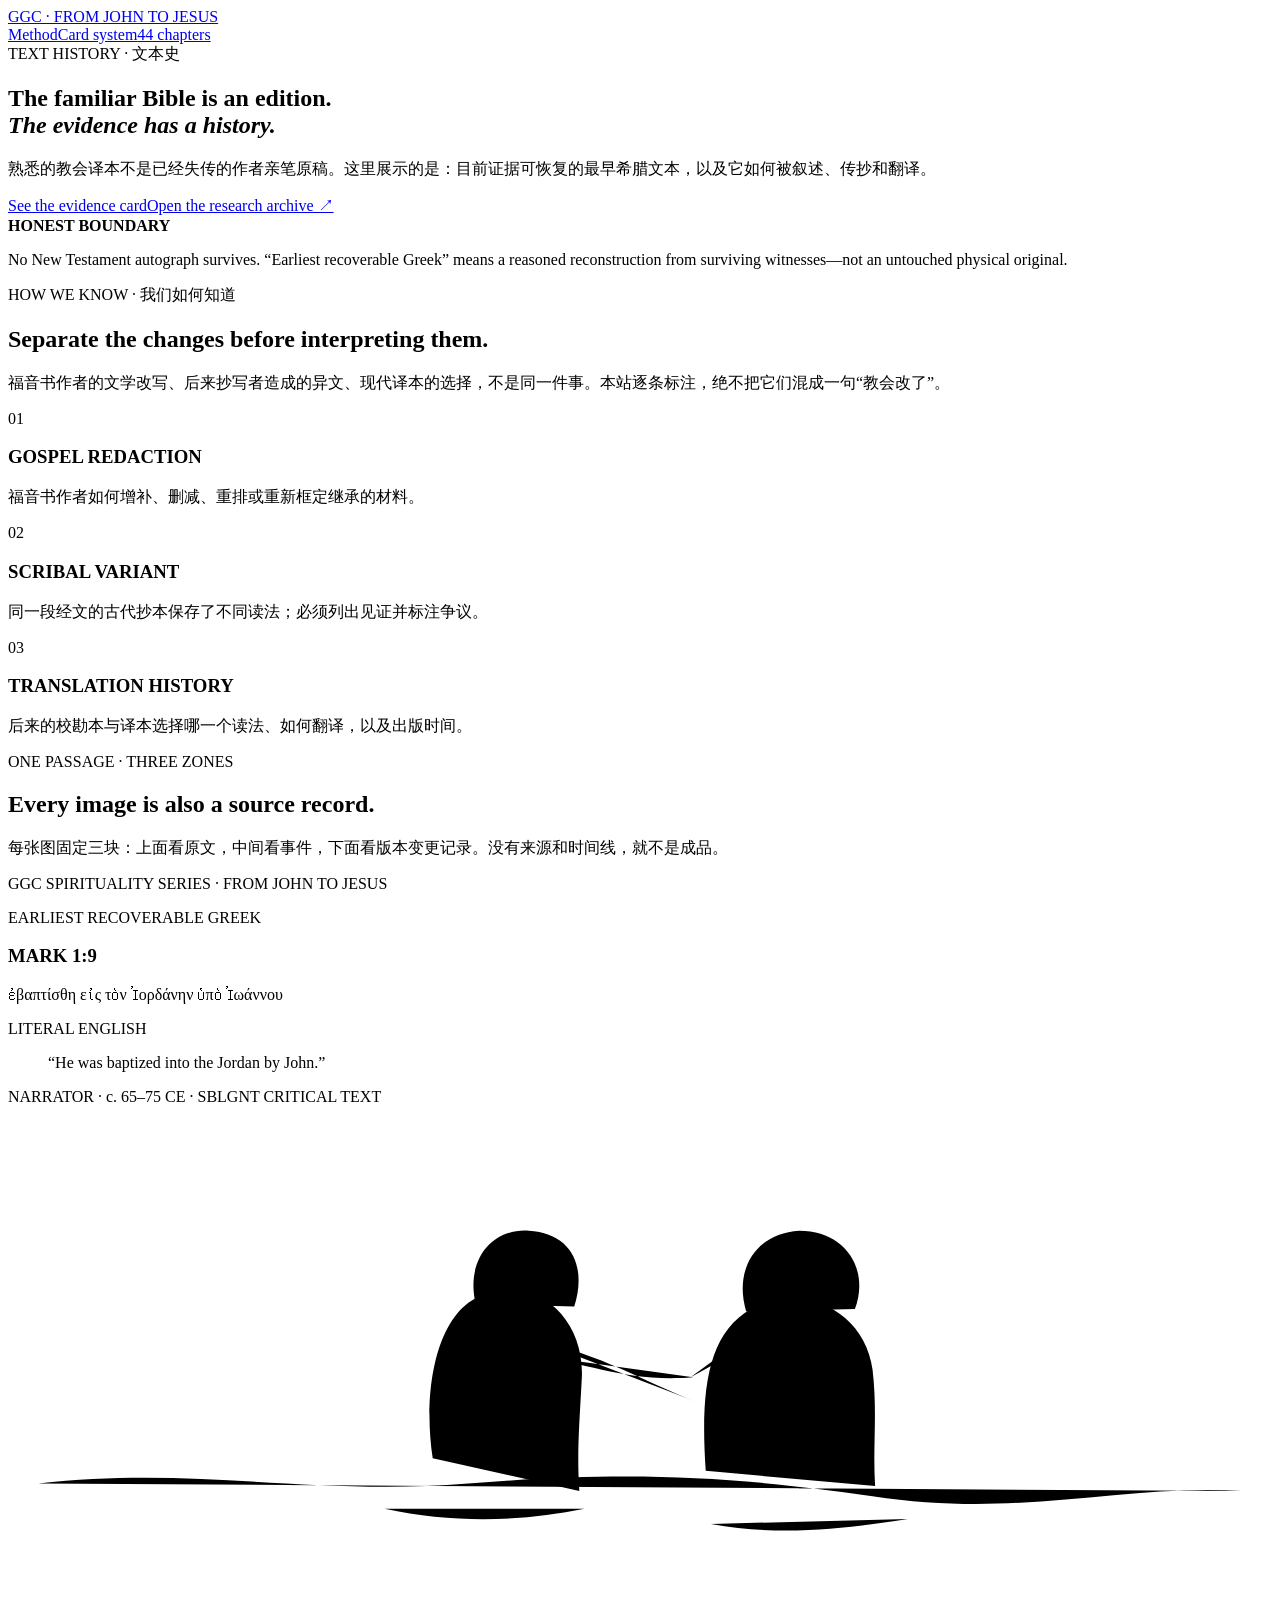
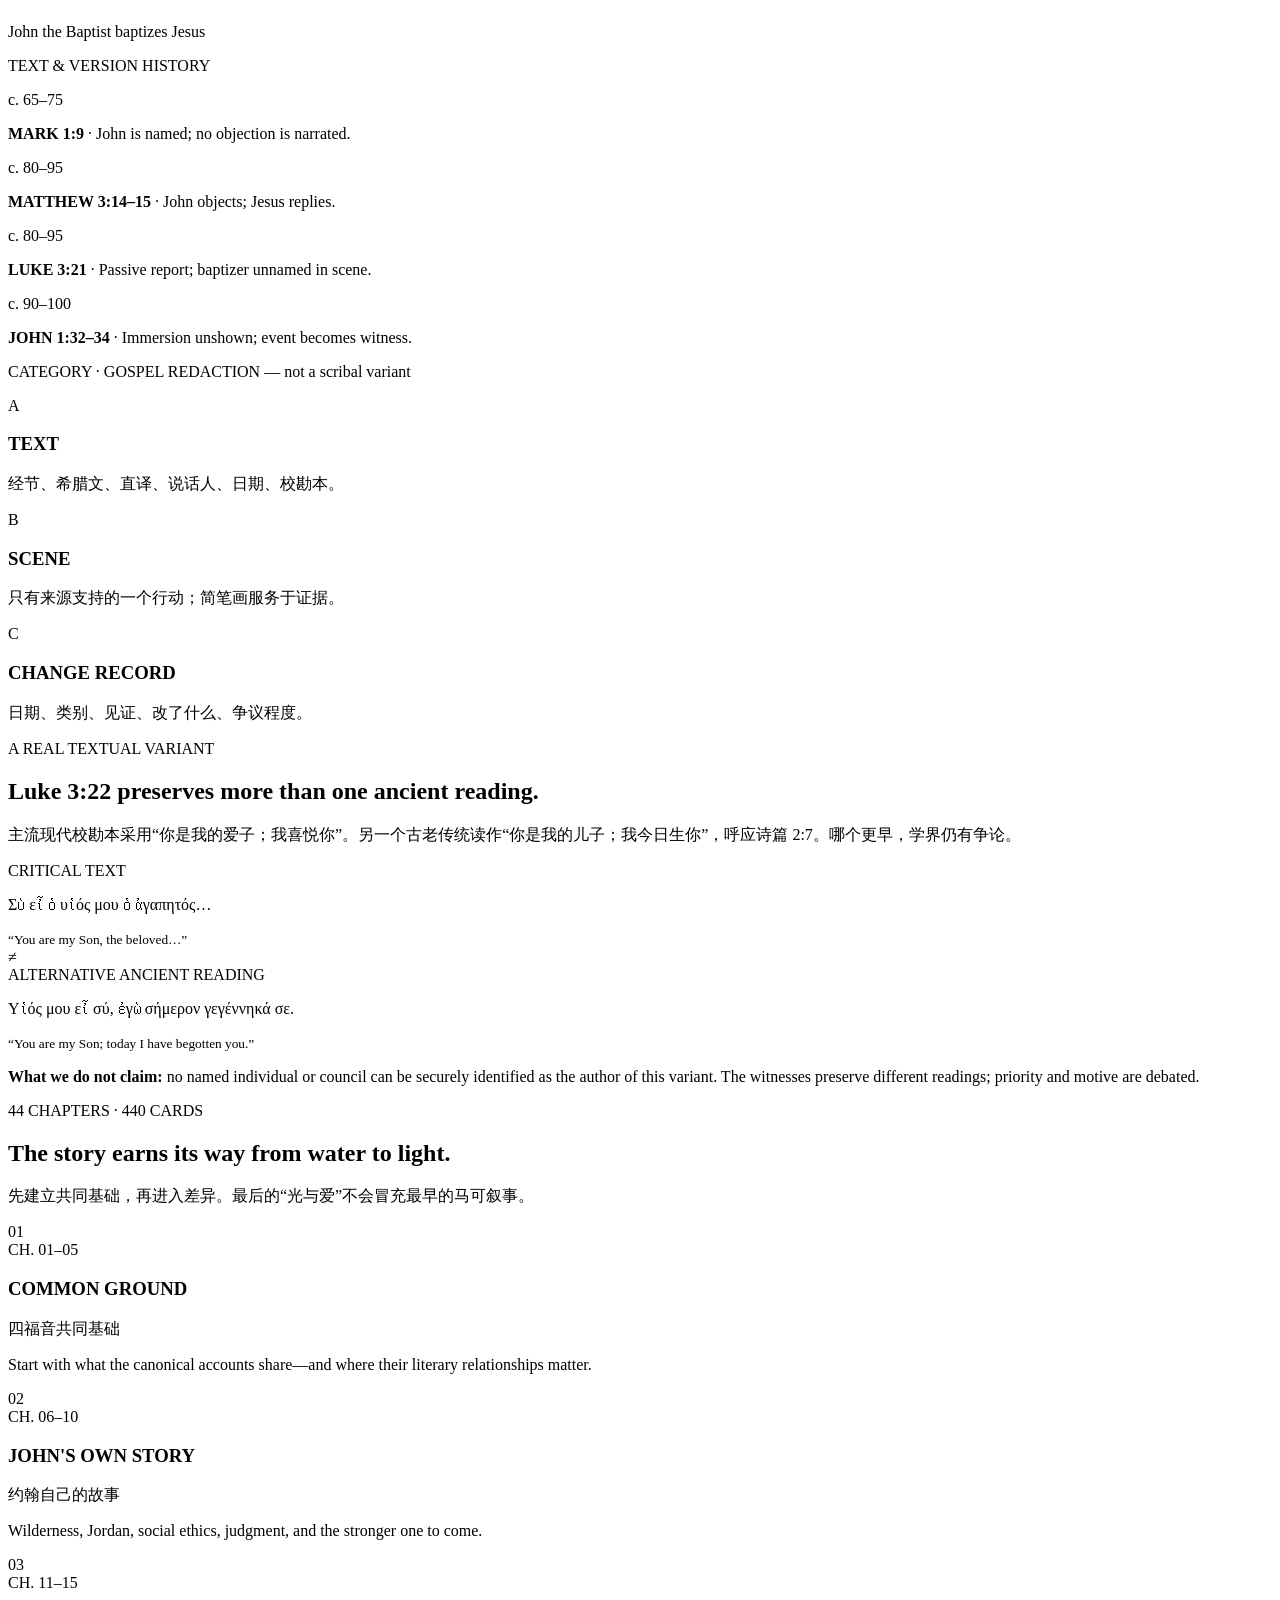
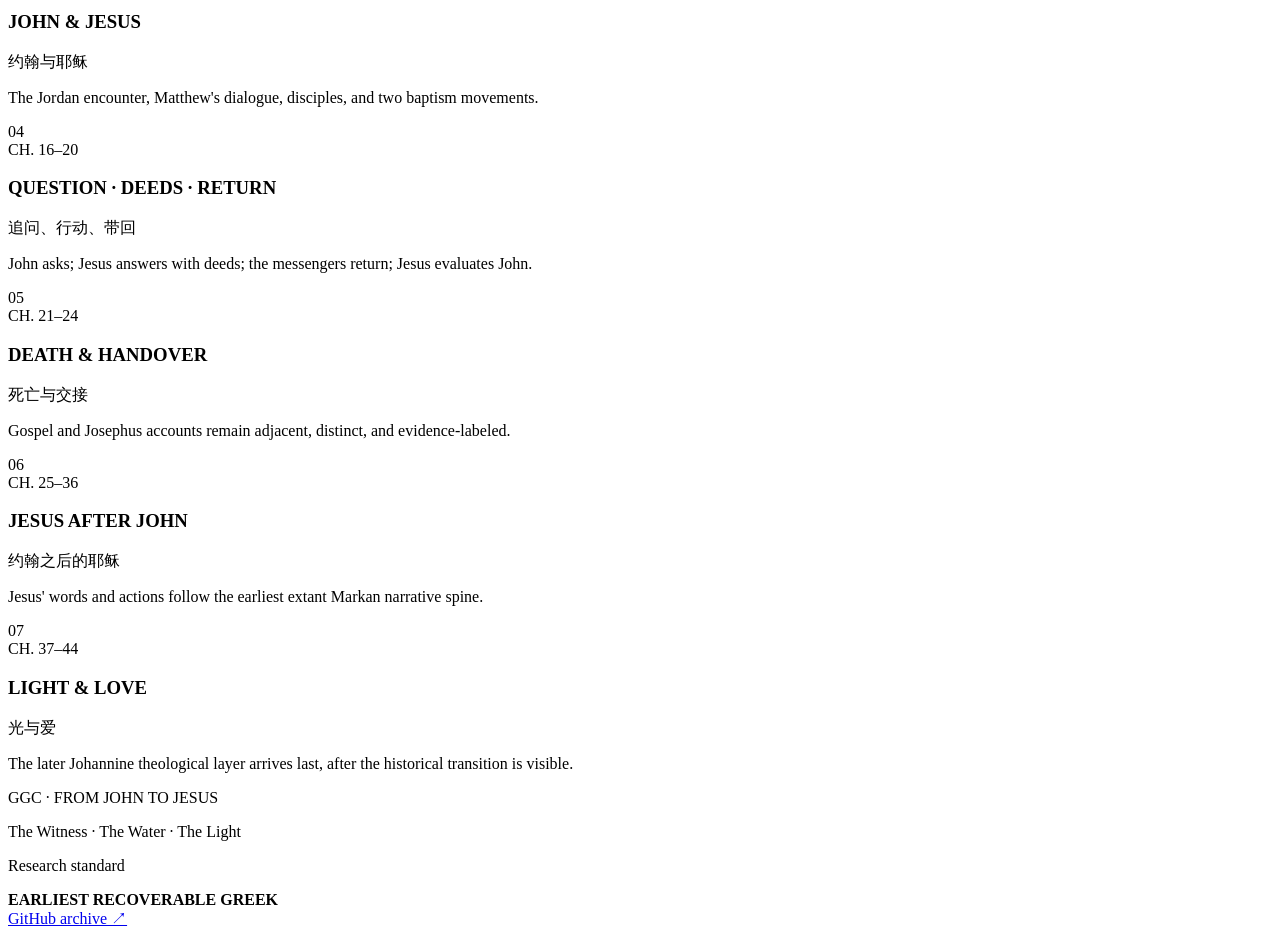
==== index.html @ 03c51b58 "Deploy AI Bible site to GitHub Pages" ====
<!DOCTYPE html><html lang="zh-CN"><head><meta charset="utf-8"><meta name="viewport" content="width=device-width,initial-scale=1"><link rel="stylesheet" href="/styles.css"><title>From John to Jesus · Text History</title><meta name="description" content="The earliest recoverable Greek text, Gospel redaction, manuscript variants, and translation history from John the Baptist to Jesus."><link rel="icon" href="/favicon.svg"></head><body><main><nav class="nav shell" aria-label="Primary"><a class="brand" href="#top">GGC · FROM JOHN TO JESUS</a><div class="nav-links"><a href="#method">Method</a><a href="#card">Card system</a><a href="#chapters">44 chapters</a></div></nav><section class="hero shell" id="top"><div class="eyebrow"><span></span> TEXT HISTORY · 文本史</div><h1>The familiar Bible is an edition.<br><em>The evidence has a history.</em></h1><p class="hero-cn">熟悉的教会译本不是已经失传的作者亲笔原稿。这里展示的是：目前证据可恢复的最早希腊文本，以及它如何被叙述、传抄和翻译。</p><div class="hero-actions"><a class="button primary" href="#card">See the evidence card</a><a class="button" href="https://github.com/minyajing-rgb/bible" target="_blank" rel="noreferrer">Open the research archive ↗</a></div><div class="boundary"><strong>HONEST BOUNDARY</strong><p>No New Testament autograph survives. “Earliest recoverable Greek” means a reasoned reconstruction from surviving witnesses—not an untouched physical original.</p></div></section><section class="manifesto" id="method"><div class="shell two-col"><div><p class="section-kicker">HOW WE KNOW · 我们如何知道</p><h2>Separate the changes before interpreting them.</h2></div><p class="lead">福音书作者的文学改写、后来抄写者造成的异文、现代译本的选择，不是同一件事。本站逐条标注，绝不把它们混成一句“教会改了”。</p></div><div class="shell method-grid"><article class="method-card"><span>01</span><h3>GOSPEL REDACTION</h3><p>福音书作者如何增补、删减、重排或重新框定继承的材料。</p></article><article class="method-card"><span>02</span><h3>SCRIBAL VARIANT</h3><p>同一段经文的古代抄本保存了不同读法；必须列出见证并标注争议。</p></article><article class="method-card"><span>03</span><h3>TRANSLATION HISTORY</h3><p>后来的校勘本与译本选择哪一个读法、如何翻译，以及出版时间。</p></article></div></section><section class="card-section shell" id="card"><div class="section-head"><div><p class="section-kicker">ONE PASSAGE · THREE ZONES</p><h2>Every image is also a source record.</h2></div><p>每张图固定三块：上面看原文，中间看事件，下面看版本变更记录。没有来源和时间线，就不是成品。</p></div><div class="card-stage"><div class="evidence-card"><div class="card-zone text-zone"><div class="micro">GGC SPIRITUALITY SERIES · FROM JOHN TO JESUS</div><p class="label">EARLIEST RECOVERABLE GREEK</p><h3>MARK 1:9</h3><p class="greek">ἐβαπτίσθη εἰς τὸν Ἰορδάνην ὑπὸ Ἰωάννου</p><p class="label">LITERAL ENGLISH</p><blockquote>“He was baptized into the Jordan by John.”</blockquote><p class="meta">NARRATOR · c. 65–75 CE · SBLGNT CRITICAL TEXT</p></div><div class="card-zone scene-zone"><svg viewBox="0 0 500 190" role="img" aria-label="Minimal line drawing of John baptizing Jesus in the Jordan"><path d="M12 143c62-7 108 5 170 0 63-5 104-3 160 5 58 9 100-5 146-2"></path><path d="M168 133c-4-26 1-59 21-65 21-7 39 10 38 33-1 19-2 30-1 45"></path><path d="M185 72c-4-17 6-30 21-29 17 1 23 14 18 30"></path><path d="M208 86c29 7 40 15 65 25M206 92c26 4 39 11 65 9"></path><path d="M276 138c-2-30 0-54 18-64 21-11 45 1 48 24 2 17 0 30 1 46"></path><path d="M292 75c-5-17 4-31 21-32 18 0 28 15 22 31"></path><path d="M270 101c13-7 25-14 34-25"></path><path class="water-accent" d="M149 153c28 6 54 5 79 0m50 6c28 5 52 2 78-2"></path><path d="M55 139v-51m0 20-14-23m14 37 14-30"></path></svg><p>John the Baptist baptizes Jesus</p></div><div class="card-zone history-zone"><p class="label">TEXT &amp; VERSION HISTORY</p><div class="timeline"><div><time>c. 65–75</time><p><b>MARK 1:9</b> · John is named; no objection is narrated.</p></div><div><time>c. 80–95</time><p><b>MATTHEW 3:14–15</b> · John objects; Jesus replies.</p></div><div><time>c. 80–95</time><p><b>LUKE 3:21</b> · Passive report; baptizer unnamed in scene.</p></div><div><time>c. 90–100</time><p><b>JOHN 1:32–34</b> · Immersion unshown; event becomes witness.</p></div></div><p class="status">CATEGORY · GOSPEL REDACTION — not a scribal variant</p></div></div><div class="annotations"><article><span>A</span><div><h3>TEXT</h3><p>经节、希腊文、直译、说话人、日期、校勘本。</p></div></article><article><span>B</span><div><h3>SCENE</h3><p>只有来源支持的一个行动；简笔画服务于证据。</p></div></article><article><span>C</span><div><h3>CHANGE RECORD</h3><p>日期、类别、见证、改了什么、争议程度。</p></div></article></div></div></section><section class="variant-section"><div class="shell variant-grid"><div><p class="section-kicker">A REAL TEXTUAL VARIANT</p><h2>Luke 3:22 preserves more than one ancient reading.</h2><p class="lead">主流现代校勘本采用“你是我的爱子；我喜悦你”。另一个古老传统读作“你是我的儿子；我今日生你”，呼应诗篇 2:7。哪个更早，学界仍有争论。</p></div><div class="variant-readings"><article><span>CRITICAL TEXT</span><p>Σὺ εἶ ὁ υἱός μου ὁ ἀγαπητός…</p><small>“You are my Son, the beloved…”</small></article><div class="versus">≠</div><article><span>ALTERNATIVE ANCIENT READING</span><p>Υἱός μου εἶ σύ, ἐγὼ σήμερον γεγέννηκά σε.</p><small>“You are my Son; today I have begotten you.”</small></article></div><p class="caution"><b>What we do not claim:</b> no named individual or council can be securely identified as the author of this variant. The witnesses preserve different readings; priority and motive are debated.</p></div></section><section class="chapters shell" id="chapters"><div class="section-head"><div><p class="section-kicker">44 CHAPTERS · 440 CARDS</p><h2>The story earns its way from water to light.</h2></div><p>先建立共同基础，再进入差异。最后的“光与爱”不会冒充最早的马可叙事。</p></div><div class="parts-list"><article><div class="part-index">01</div><div class="part-range">CH. 01–05</div><div><h3>COMMON GROUND</h3><p class="part-cn">四福音共同基础</p></div><p>Start with what the canonical accounts share—and where their literary relationships matter.</p></article><article><div class="part-index">02</div><div class="part-range">CH. 06–10</div><div><h3>JOHN'S OWN STORY</h3><p class="part-cn">约翰自己的故事</p></div><p>Wilderness, Jordan, social ethics, judgment, and the stronger one to come.</p></article><article><div class="part-index">03</div><div class="part-range">CH. 11–15</div><div><h3>JOHN &amp; JESUS</h3><p class="part-cn">约翰与耶稣</p></div><p>The Jordan encounter, Matthew's dialogue, disciples, and two baptism movements.</p></article><article><div class="part-index">04</div><div class="part-range">CH. 16–20</div><div><h3>QUESTION · DEEDS · RETURN</h3><p class="part-cn">追问、行动、带回</p></div><p>John asks; Jesus answers with deeds; the messengers return; Jesus evaluates John.</p></article><article><div class="part-index">05</div><div class="part-range">CH. 21–24</div><div><h3>DEATH &amp; HANDOVER</h3><p class="part-cn">死亡与交接</p></div><p>Gospel and Josephus accounts remain adjacent, distinct, and evidence-labeled.</p></article><article><div class="part-index">06</div><div class="part-range">CH. 25–36</div><div><h3>JESUS AFTER JOHN</h3><p class="part-cn">约翰之后的耶稣</p></div><p>Jesus' words and actions follow the earliest extant Markan narrative spine.</p></article><article><div class="part-index">07</div><div class="part-range">CH. 37–44</div><div><h3>LIGHT &amp; LOVE</h3><p class="part-cn">光与爱</p></div><p>The later Johannine theological layer arrives last, after the historical transition is visible.</p></article></div></section><footer><div class="shell footer-inner"><div><p class="brand">GGC · FROM JOHN TO JESUS</p><p>The Witness · The Water · The Light</p></div><div><p>Research standard</p><strong>EARLIEST RECOVERABLE GREEK</strong></div><a href="https://github.com/minyajing-rgb/bible" target="_blank" rel="noreferrer">GitHub archive ↗</a></div></footer></main></body></html>
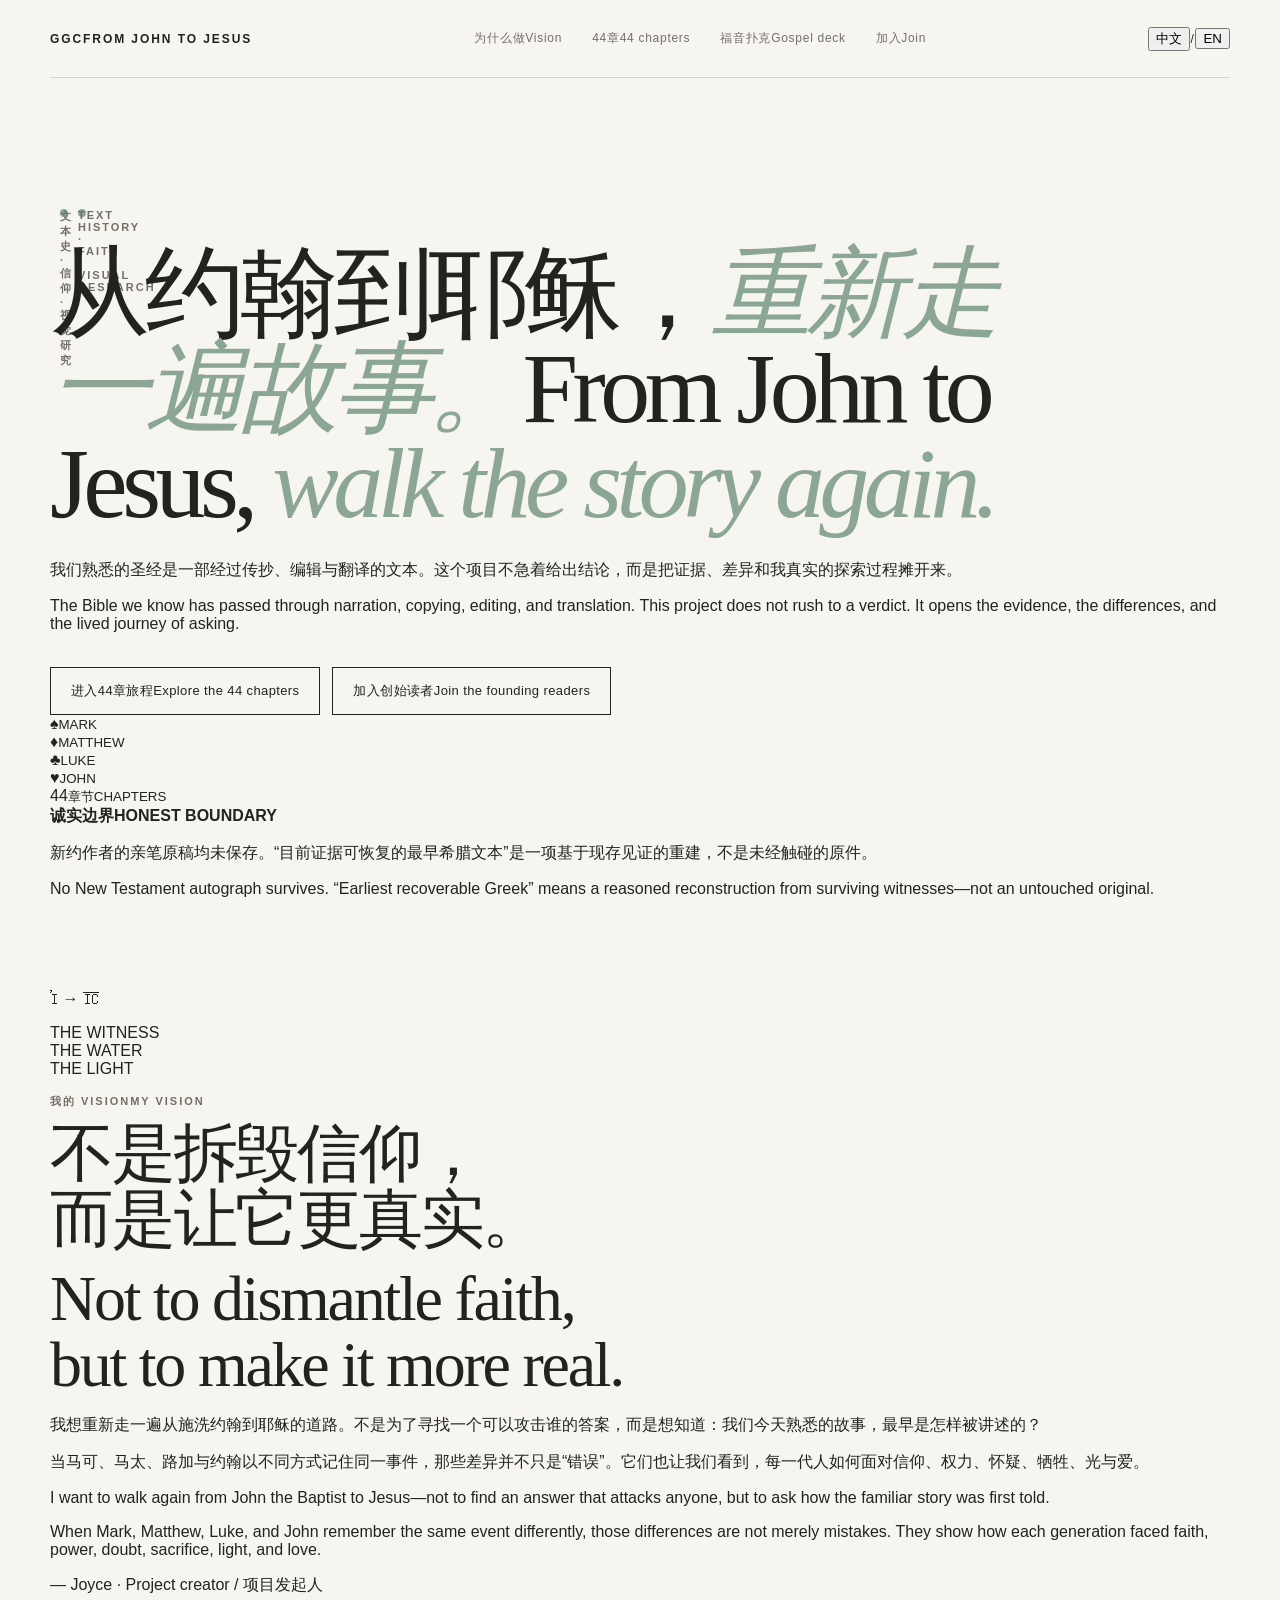
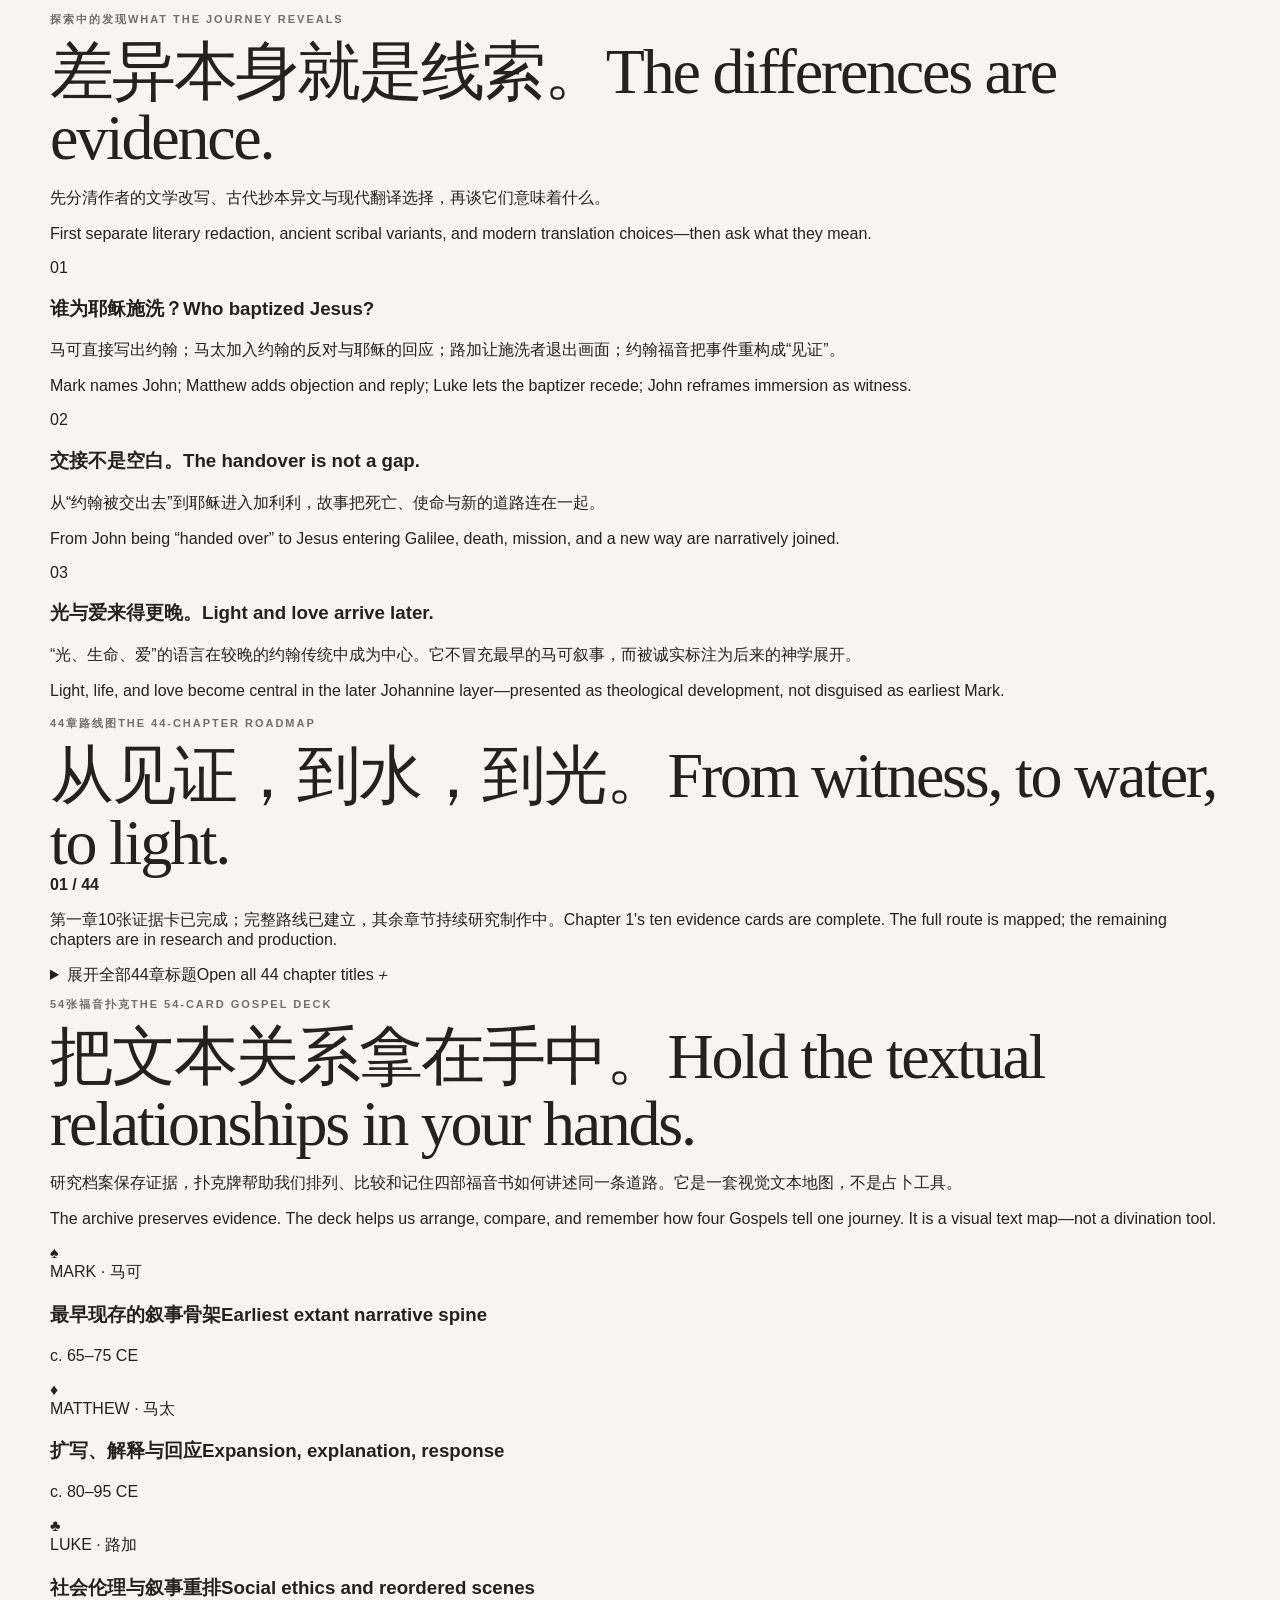
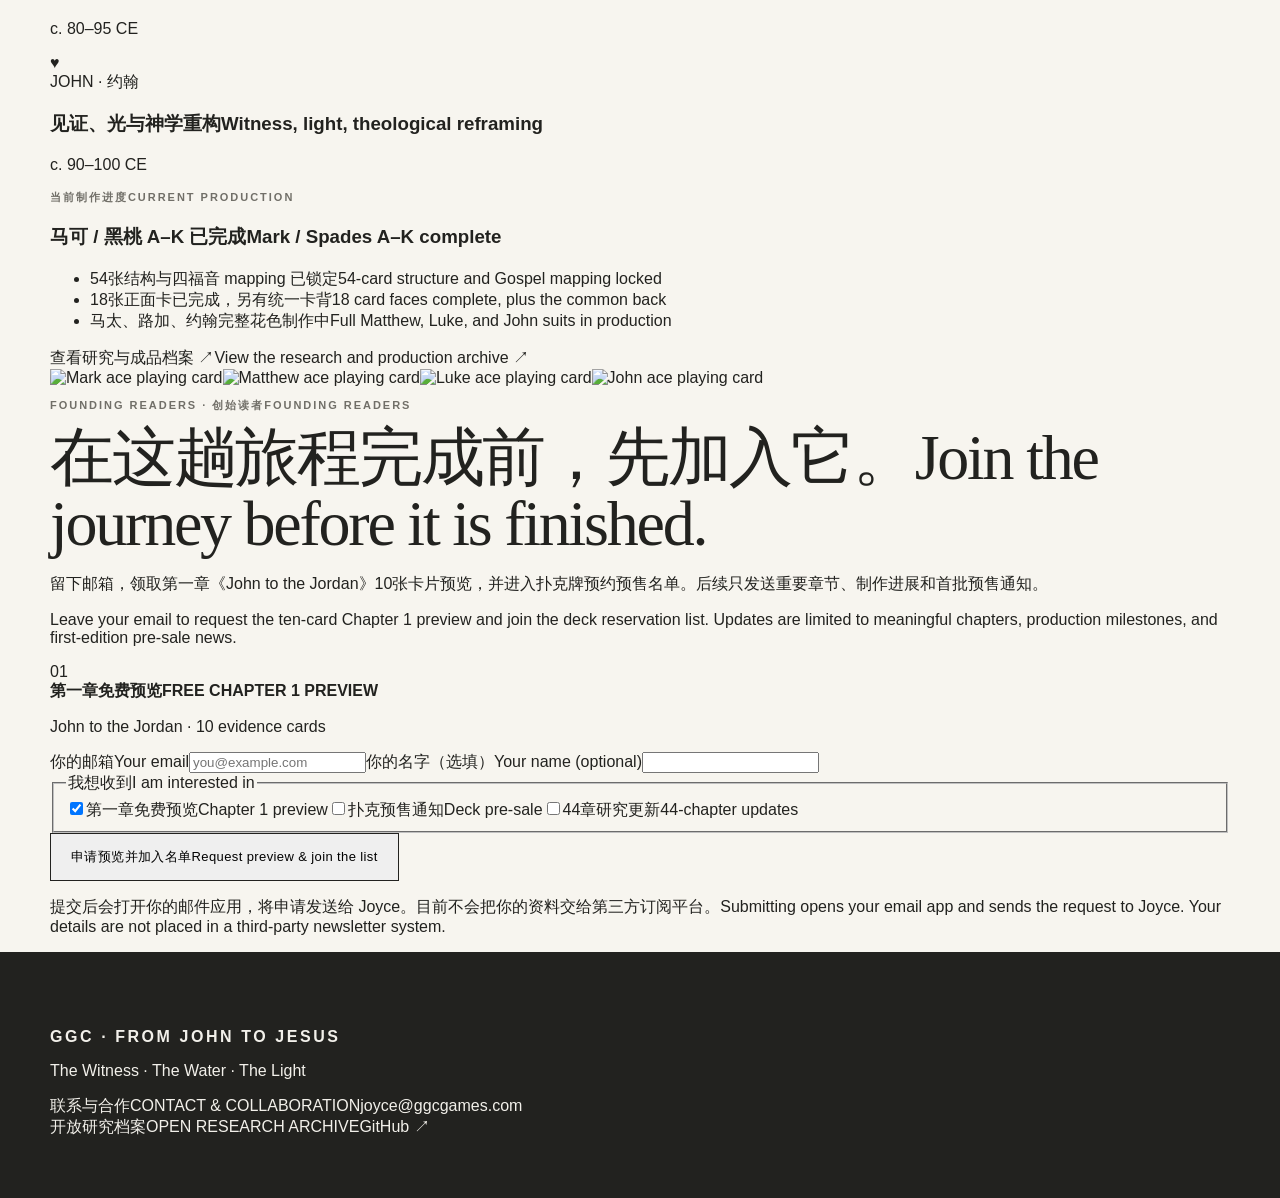
==== commit a4d8c9b0: "Build bilingual vision and research journey UI" ====
--- a/index.html
+++ b/index.html
@@ -1 +1,74 @@
-<!DOCTYPE html><html lang="zh-CN"><head><meta charset="utf-8"><meta name="viewport" content="width=device-width,initial-scale=1"><link rel="stylesheet" href="/styles.css"><title>From John to Jesus · Text History</title><meta name="description" content="The earliest recoverable Greek text, Gospel redaction, manuscript variants, and translation history from John the Baptist to Jesus."><link rel="icon" href="/favicon.svg"></head><body><main><nav class="nav shell" aria-label="Primary"><a class="brand" href="#top">GGC · FROM JOHN TO JESUS</a><div class="nav-links"><a href="#method">Method</a><a href="#card">Card system</a><a href="#chapters">44 chapters</a></div></nav><section class="hero shell" id="top"><div class="eyebrow"><span></span> TEXT HISTORY · 文本史</div><h1>The familiar Bible is an edition.<br><em>The evidence has a history.</em></h1><p class="hero-cn">熟悉的教会译本不是已经失传的作者亲笔原稿。这里展示的是：目前证据可恢复的最早希腊文本，以及它如何被叙述、传抄和翻译。</p><div class="hero-actions"><a class="button primary" href="#card">See the evidence card</a><a class="button" href="https://github.com/minyajing-rgb/bible" target="_blank" rel="noreferrer">Open the research archive ↗</a></div><div class="boundary"><strong>HONEST BOUNDARY</strong><p>No New Testament autograph survives. “Earliest recoverable Greek” means a reasoned reconstruction from surviving witnesses—not an untouched physical original.</p></div></section><section class="manifesto" id="method"><div class="shell two-col"><div><p class="section-kicker">HOW WE KNOW · 我们如何知道</p><h2>Separate the changes before interpreting them.</h2></div><p class="lead">福音书作者的文学改写、后来抄写者造成的异文、现代译本的选择，不是同一件事。本站逐条标注，绝不把它们混成一句“教会改了”。</p></div><div class="shell method-grid"><article class="method-card"><span>01</span><h3>GOSPEL REDACTION</h3><p>福音书作者如何增补、删减、重排或重新框定继承的材料。</p></article><article class="method-card"><span>02</span><h3>SCRIBAL VARIANT</h3><p>同一段经文的古代抄本保存了不同读法；必须列出见证并标注争议。</p></article><article class="method-card"><span>03</span><h3>TRANSLATION HISTORY</h3><p>后来的校勘本与译本选择哪一个读法、如何翻译，以及出版时间。</p></article></div></section><section class="card-section shell" id="card"><div class="section-head"><div><p class="section-kicker">ONE PASSAGE · THREE ZONES</p><h2>Every image is also a source record.</h2></div><p>每张图固定三块：上面看原文，中间看事件，下面看版本变更记录。没有来源和时间线，就不是成品。</p></div><div class="card-stage"><div class="evidence-card"><div class="card-zone text-zone"><div class="micro">GGC SPIRITUALITY SERIES · FROM JOHN TO JESUS</div><p class="label">EARLIEST RECOVERABLE GREEK</p><h3>MARK 1:9</h3><p class="greek">ἐβαπτίσθη εἰς τὸν Ἰορδάνην ὑπὸ Ἰωάννου</p><p class="label">LITERAL ENGLISH</p><blockquote>“He was baptized into the Jordan by John.”</blockquote><p class="meta">NARRATOR · c. 65–75 CE · SBLGNT CRITICAL TEXT</p></div><div class="card-zone scene-zone"><svg viewBox="0 0 500 190" role="img" aria-label="Minimal line drawing of John baptizing Jesus in the Jordan"><path d="M12 143c62-7 108 5 170 0 63-5 104-3 160 5 58 9 100-5 146-2"></path><path d="M168 133c-4-26 1-59 21-65 21-7 39 10 38 33-1 19-2 30-1 45"></path><path d="M185 72c-4-17 6-30 21-29 17 1 23 14 18 30"></path><path d="M208 86c29 7 40 15 65 25M206 92c26 4 39 11 65 9"></path><path d="M276 138c-2-30 0-54 18-64 21-11 45 1 48 24 2 17 0 30 1 46"></path><path d="M292 75c-5-17 4-31 21-32 18 0 28 15 22 31"></path><path d="M270 101c13-7 25-14 34-25"></path><path class="water-accent" d="M149 153c28 6 54 5 79 0m50 6c28 5 52 2 78-2"></path><path d="M55 139v-51m0 20-14-23m14 37 14-30"></path></svg><p>John the Baptist baptizes Jesus</p></div><div class="card-zone history-zone"><p class="label">TEXT &amp; VERSION HISTORY</p><div class="timeline"><div><time>c. 65–75</time><p><b>MARK 1:9</b> · John is named; no objection is narrated.</p></div><div><time>c. 80–95</time><p><b>MATTHEW 3:14–15</b> · John objects; Jesus replies.</p></div><div><time>c. 80–95</time><p><b>LUKE 3:21</b> · Passive report; baptizer unnamed in scene.</p></div><div><time>c. 90–100</time><p><b>JOHN 1:32–34</b> · Immersion unshown; event becomes witness.</p></div></div><p class="status">CATEGORY · GOSPEL REDACTION — not a scribal variant</p></div></div><div class="annotations"><article><span>A</span><div><h3>TEXT</h3><p>经节、希腊文、直译、说话人、日期、校勘本。</p></div></article><article><span>B</span><div><h3>SCENE</h3><p>只有来源支持的一个行动；简笔画服务于证据。</p></div></article><article><span>C</span><div><h3>CHANGE RECORD</h3><p>日期、类别、见证、改了什么、争议程度。</p></div></article></div></div></section><section class="variant-section"><div class="shell variant-grid"><div><p class="section-kicker">A REAL TEXTUAL VARIANT</p><h2>Luke 3:22 preserves more than one ancient reading.</h2><p class="lead">主流现代校勘本采用“你是我的爱子；我喜悦你”。另一个古老传统读作“你是我的儿子；我今日生你”，呼应诗篇 2:7。哪个更早，学界仍有争论。</p></div><div class="variant-readings"><article><span>CRITICAL TEXT</span><p>Σὺ εἶ ὁ υἱός μου ὁ ἀγαπητός…</p><small>“You are my Son, the beloved…”</small></article><div class="versus">≠</div><article><span>ALTERNATIVE ANCIENT READING</span><p>Υἱός μου εἶ σύ, ἐγὼ σήμερον γεγέννηκά σε.</p><small>“You are my Son; today I have begotten you.”</small></article></div><p class="caution"><b>What we do not claim:</b> no named individual or council can be securely identified as the author of this variant. The witnesses preserve different readings; priority and motive are debated.</p></div></section><section class="chapters shell" id="chapters"><div class="section-head"><div><p class="section-kicker">44 CHAPTERS · 440 CARDS</p><h2>The story earns its way from water to light.</h2></div><p>先建立共同基础，再进入差异。最后的“光与爱”不会冒充最早的马可叙事。</p></div><div class="parts-list"><article><div class="part-index">01</div><div class="part-range">CH. 01–05</div><div><h3>COMMON GROUND</h3><p class="part-cn">四福音共同基础</p></div><p>Start with what the canonical accounts share—and where their literary relationships matter.</p></article><article><div class="part-index">02</div><div class="part-range">CH. 06–10</div><div><h3>JOHN'S OWN STORY</h3><p class="part-cn">约翰自己的故事</p></div><p>Wilderness, Jordan, social ethics, judgment, and the stronger one to come.</p></article><article><div class="part-index">03</div><div class="part-range">CH. 11–15</div><div><h3>JOHN &amp; JESUS</h3><p class="part-cn">约翰与耶稣</p></div><p>The Jordan encounter, Matthew's dialogue, disciples, and two baptism movements.</p></article><article><div class="part-index">04</div><div class="part-range">CH. 16–20</div><div><h3>QUESTION · DEEDS · RETURN</h3><p class="part-cn">追问、行动、带回</p></div><p>John asks; Jesus answers with deeds; the messengers return; Jesus evaluates John.</p></article><article><div class="part-index">05</div><div class="part-range">CH. 21–24</div><div><h3>DEATH &amp; HANDOVER</h3><p class="part-cn">死亡与交接</p></div><p>Gospel and Josephus accounts remain adjacent, distinct, and evidence-labeled.</p></article><article><div class="part-index">06</div><div class="part-range">CH. 25–36</div><div><h3>JESUS AFTER JOHN</h3><p class="part-cn">约翰之后的耶稣</p></div><p>Jesus' words and actions follow the earliest extant Markan narrative spine.</p></article><article><div class="part-index">07</div><div class="part-range">CH. 37–44</div><div><h3>LIGHT &amp; LOVE</h3><p class="part-cn">光与爱</p></div><p>The later Johannine theological layer arrives last, after the historical transition is visible.</p></article></div></section><footer><div class="shell footer-inner"><div><p class="brand">GGC · FROM JOHN TO JESUS</p><p>The Witness · The Water · The Light</p></div><div><p>Research standard</p><strong>EARLIEST RECOVERABLE GREEK</strong></div><a href="https://github.com/minyajing-rgb/bible" target="_blank" rel="noreferrer">GitHub archive ↗</a></div></footer></main></body></html>+<!doctype html>
+<html lang="zh-CN" data-lang="zh">
+<head>
+  <meta charset="utf-8"><meta name="viewport" content="width=device-width,initial-scale=1">
+  <title>From John to Jesus · 从约翰到耶稣</title>
+  <meta name="description" content="A bilingual text-history journey through 44 chapters and a Gospel playing-card map. 一场跨越44章的双语文本史探索。">
+  <meta property="og:title" content="From John to Jesus · 从约翰到耶稣">
+  <meta property="og:description" content="The Witness · The Water · The Light — 44 chapters, four Gospels, one evidence-led journey.">
+  <meta property="og:image" content="https://raw.githubusercontent.com/minyajing-rgb/bible/main/series/from-john-to-jesus/deck-54/proof/spades-mark-a-k-contact-sheet.jpg">
+  <meta name="theme-color" content="#f2efe6"><link rel="stylesheet" href="/styles.css"><link rel="icon" href="/favicon.svg"><script src="/script.js" defer></script>
+</head>
+<body>
+  <header class="site-header"><nav class="shell nav" aria-label="Primary navigation">
+    <a class="brand" href="#top"><span class="brand-mark">GGC</span><span>FROM JOHN TO JESUS</span></a>
+    <div class="nav-links"><a href="#vision"><span data-copy="zh">为什么做</span><span data-copy="en">Vision</span></a><a href="#journey"><span data-copy="zh">44章</span><span data-copy="en">44 chapters</span></a><a href="#deck"><span data-copy="zh">福音扑克</span><span data-copy="en">Gospel deck</span></a><a href="#join"><span data-copy="zh">加入</span><span data-copy="en">Join</span></a></div>
+    <div class="language-switch" role="group" aria-label="Language"><button type="button" data-set-lang="zh" aria-pressed="true">中文</button><span>/</span><button type="button" data-set-lang="en" aria-pressed="false">EN</button></div>
+  </nav></header>
+
+  <main id="top">
+    <section class="hero shell">
+      <div class="hero-copy">
+        <p class="eyebrow"><i></i><span data-copy="zh">文本史 · 信仰 · 视觉研究</span><span data-copy="en">TEXT HISTORY · FAITH · VISUAL RESEARCH</span></p>
+        <h1><span data-copy="zh">从约翰到耶稣，<em>重新走一遍故事。</em></span><span data-copy="en">From John to Jesus, <em>walk the story again.</em></span></h1>
+        <p class="hero-lead" data-copy="zh">我们熟悉的圣经是一部经过传抄、编辑与翻译的文本。这个项目不急着给出结论，而是把证据、差异和我真实的探索过程摊开来。</p>
+        <p class="hero-lead" data-copy="en">The Bible we know has passed through narration, copying, editing, and translation. This project does not rush to a verdict. It opens the evidence, the differences, and the lived journey of asking.</p>
+        <div class="hero-actions"><a class="button button-dark" href="#journey"><span data-copy="zh">进入44章旅程</span><span data-copy="en">Explore the 44 chapters</span></a><a class="button button-light" href="#join"><span data-copy="zh">加入创始读者</span><span data-copy="en">Join the founding readers</span></a></div>
+      </div>
+      <div class="hero-art" aria-label="Four Gospel suits"><div class="orbit orbit-one"></div><div class="orbit orbit-two"></div><div class="suit suit-spade"><b>♠</b><small>MARK</small></div><div class="suit suit-diamond"><b>♦</b><small>MATTHEW</small></div><div class="suit suit-club"><b>♣</b><small>LUKE</small></div><div class="suit suit-heart"><b>♥</b><small>JOHN</small></div><div class="hero-seal"><span>44</span><small data-copy="zh">章节</small><small data-copy="en">CHAPTERS</small></div></div>
+      <div class="truth-note"><strong data-copy="zh">诚实边界</strong><strong data-copy="en">HONEST BOUNDARY</strong><p data-copy="zh">新约作者的亲笔原稿均未保存。“目前证据可恢复的最早希腊文本”是一项基于现存见证的重建，不是未经触碰的原件。</p><p data-copy="en">No New Testament autograph survives. “Earliest recoverable Greek” means a reasoned reconstruction from surviving witnesses—not an untouched original.</p></div>
+    </section>
+
+    <section class="vision-section" id="vision"><div class="shell vision-grid">
+      <div class="portrait-card"><div class="portrait-symbol">Ἰ → Ι̅Ϲ̅</div><p>THE WITNESS<br>THE WATER<br>THE LIGHT</p></div>
+      <div class="vision-copy"><p class="section-kicker"><span data-copy="zh">我的 VISION</span><span data-copy="en">MY VISION</span></p><h2 data-copy="zh">不是拆毁信仰，<br>而是让它更真实。</h2><h2 data-copy="en">Not to dismantle faith,<br>but to make it more real.</h2>
+        <div class="founder-note" data-copy="zh"><p>我想重新走一遍从施洗约翰到耶稣的道路。不是为了寻找一个可以攻击谁的答案，而是想知道：我们今天熟悉的故事，最早是怎样被讲述的？</p><p>当马可、马太、路加与约翰以不同方式记住同一事件，那些差异并不只是“错误”。它们也让我们看到，每一代人如何面对信仰、权力、怀疑、牺牲、光与爱。</p></div>
+        <div class="founder-note" data-copy="en"><p>I want to walk again from John the Baptist to Jesus—not to find an answer that attacks anyone, but to ask how the familiar story was first told.</p><p>When Mark, Matthew, Luke, and John remember the same event differently, those differences are not merely mistakes. They show how each generation faced faith, power, doubt, sacrifice, light, and love.</p></div><p class="signature">— Joyce · Project creator / 项目发起人</p>
+      </div>
+    </div></section>
+
+    <section class="discoveries shell" id="discoveries">
+      <div class="section-heading"><div><p class="section-kicker"><span data-copy="zh">探索中的发现</span><span data-copy="en">WHAT THE JOURNEY REVEALS</span></p><h2><span data-copy="zh">差异本身就是线索。</span><span data-copy="en">The differences are evidence.</span></h2></div><p data-copy="zh">先分清作者的文学改写、古代抄本异文与现代翻译选择，再谈它们意味着什么。</p><p data-copy="en">First separate literary redaction, ancient scribal variants, and modern translation choices—then ask what they mean.</p></div>
+      <div class="discovery-grid">
+        <article><span>01</span><h3><span data-copy="zh">谁为耶稣施洗？</span><span data-copy="en">Who baptized Jesus?</span></h3><p data-copy="zh">马可直接写出约翰；马太加入约翰的反对与耶稣的回应；路加让施洗者退出画面；约翰福音把事件重构成“见证”。</p><p data-copy="en">Mark names John; Matthew adds objection and reply; Luke lets the baptizer recede; John reframes immersion as witness.</p></article>
+        <article><span>02</span><h3><span data-copy="zh">交接不是空白。</span><span data-copy="en">The handover is not a gap.</span></h3><p data-copy="zh">从“约翰被交出去”到耶稣进入加利利，故事把死亡、使命与新的道路连在一起。</p><p data-copy="en">From John being “handed over” to Jesus entering Galilee, death, mission, and a new way are narratively joined.</p></article>
+        <article><span>03</span><h3><span data-copy="zh">光与爱来得更晚。</span><span data-copy="en">Light and love arrive later.</span></h3><p data-copy="zh">“光、生命、爱”的语言在较晚的约翰传统中成为中心。它不冒充最早的马可叙事，而被诚实标注为后来的神学展开。</p><p data-copy="en">Light, life, and love become central in the later Johannine layer—presented as theological development, not disguised as earliest Mark.</p></article>
+      </div>
+    </section>
+
+    <section class="journey-section" id="journey"><div class="shell">
+      <div class="section-heading light-heading"><div><p class="section-kicker"><span data-copy="zh">44章路线图</span><span data-copy="en">THE 44-CHAPTER ROADMAP</span></p><h2><span data-copy="zh">从见证，到水，到光。</span><span data-copy="en">From witness, to water, to light.</span></h2></div><div class="progress-copy"><strong>01 / 44</strong><p><span data-copy="zh">第一章10张证据卡已完成；完整路线已建立，其余章节持续研究制作中。</span><span data-copy="en">Chapter 1's ten evidence cards are complete. The full route is mapped; the remaining chapters are in research and production.</span></p></div></div>
+      <div class="progress-track"><span></span></div><div class="roadmap" id="roadmap"></div>
+      <details class="chapter-index"><summary><span data-copy="zh">展开全部44章标题</span><span data-copy="en">Open all 44 chapter titles</span><i>＋</i></summary><ol id="chapter-list"></ol></details>
+    </div></section>
+
+    <section class="deck-section shell" id="deck">
+      <div class="section-heading"><div><p class="section-kicker"><span data-copy="zh">54张福音扑克</span><span data-copy="en">THE 54-CARD GOSPEL DECK</span></p><h2><span data-copy="zh">把文本关系拿在手中。</span><span data-copy="en">Hold the textual relationships in your hands.</span></h2></div><p data-copy="zh">研究档案保存证据，扑克牌帮助我们排列、比较和记住四部福音书如何讲述同一条道路。它是一套视觉文本地图，不是占卜工具。</p><p data-copy="en">The archive preserves evidence. The deck helps us arrange, compare, and remember how four Gospels tell one journey. It is a visual text map—not a divination tool.</p></div>
+      <div class="mapping-grid">
+        <article class="mapping spades"><b>♠</b><div><span>MARK · 马可</span><h3><span data-copy="zh">最早现存的叙事骨架</span><span data-copy="en">Earliest extant narrative spine</span></h3><p>c. 65–75 CE</p></div></article>
+        <article class="mapping diamonds"><b>♦</b><div><span>MATTHEW · 马太</span><h3><span data-copy="zh">扩写、解释与回应</span><span data-copy="en">Expansion, explanation, response</span></h3><p>c. 80–95 CE</p></div></article>
+        <article class="mapping clubs"><b>♣</b><div><span>LUKE · 路加</span><h3><span data-copy="zh">社会伦理与叙事重排</span><span data-copy="en">Social ethics and reordered scenes</span></h3><p>c. 80–95 CE</p></div></article>
+        <article class="mapping hearts"><b>♥</b><div><span>JOHN · 约翰</span><h3><span data-copy="zh">见证、光与神学重构</span><span data-copy="en">Witness, light, theological reframing</span></h3><p>c. 90–100 CE</p></div></article>
+      </div>
+      <div class="deck-preview"><div class="deck-copy"><p class="section-kicker"><span data-copy="zh">当前制作进度</span><span data-copy="en">CURRENT PRODUCTION</span></p><h3><span data-copy="zh">马可 / 黑桃 A–K 已完成</span><span data-copy="en">Mark / Spades A–K complete</span></h3><ul><li><span data-copy="zh">54张结构与四福音 mapping 已锁定</span><span data-copy="en">54-card structure and Gospel mapping locked</span></li><li><span data-copy="zh">18张正面卡已完成，另有统一卡背</span><span data-copy="en">18 card faces complete, plus the common back</span></li><li><span data-copy="zh">马太、路加、约翰完整花色制作中</span><span data-copy="en">Full Matthew, Luke, and John suits in production</span></li></ul><a class="text-link" href="https://github.com/minyajing-rgb/bible/tree/main/series/from-john-to-jesus/deck-54/final" target="_blank" rel="noreferrer"><span data-copy="zh">查看研究与成品档案 ↗</span><span data-copy="en">View the research and production archive ↗</span></a></div>
+        <div class="card-fan" aria-label="Gospel playing card preview"><img class="fan-one" src="https://raw.githubusercontent.com/minyajing-rgb/bible/main/series/from-john-to-jesus/deck-54/final/ace-spades-mark.png" alt="Mark ace playing card"><img class="fan-two" src="https://raw.githubusercontent.com/minyajing-rgb/bible/main/series/from-john-to-jesus/deck-54/final/ace-diamonds-matthew.png" alt="Matthew ace playing card"><img class="fan-three" src="https://raw.githubusercontent.com/minyajing-rgb/bible/main/series/from-john-to-jesus/deck-54/final/ace-clubs-luke.png" alt="Luke ace playing card"><img class="fan-four" src="https://raw.githubusercontent.com/minyajing-rgb/bible/main/series/from-john-to-jesus/deck-54/final/ace-hearts-john.png" alt="John ace playing card"></div>
+      </div>
+    </section>
+
+    <section class="join-section" id="join"><div class="shell join-grid">
+      <div><p class="section-kicker"><span data-copy="zh">FOUNDING READERS · 创始读者</span><span data-copy="en">FOUNDING READERS</span></p><h2><span data-copy="zh">在这趟旅程完成前，先加入它。</span><span data-copy="en">Join the journey before it is finished.</span></h2><p class="join-lead" data-copy="zh">留下邮箱，领取第一章《John to the Jordan》10张卡片预览，并进入扑克牌预约预售名单。后续只发送重要章节、制作进展和首批预售通知。</p><p class="join-lead" data-copy="en">Leave your email to request the ten-card Chapter 1 preview and join the deck reservation list. Updates are limited to meaningful chapters, production milestones, and first-edition pre-sale news.</p><div class="gift"><span>01</span><div><strong><span data-copy="zh">第一章免费预览</span><span data-copy="en">FREE CHAPTER 1 PREVIEW</span></strong><p>John to the Jordan · 10 evidence cards</p></div></div></div>
+      <form class="interest-form" id="interest-form"><label><span data-copy="zh">你的邮箱</span><span data-copy="en">Your email</span><input type="email" name="email" autocomplete="email" required placeholder="you@example.com"></label><label><span data-copy="zh">你的名字（选填）</span><span data-copy="en">Your name (optional)</span><input type="text" name="name" autocomplete="name"></label><fieldset><legend><span data-copy="zh">我想收到</span><span data-copy="en">I am interested in</span></legend><label class="check"><input type="checkbox" name="interest" value="Chapter 1 preview" checked><span><span data-copy="zh">第一章免费预览</span><span data-copy="en">Chapter 1 preview</span></span></label><label class="check"><input type="checkbox" name="interest" value="Deck pre-sale"><span><span data-copy="zh">扑克预售通知</span><span data-copy="en">Deck pre-sale</span></span></label><label class="check"><input type="checkbox" name="interest" value="Research updates"><span><span data-copy="zh">44章研究更新</span><span data-copy="en">44-chapter updates</span></span></label></fieldset><button class="button button-dark form-submit" type="submit"><span data-copy="zh">申请预览并加入名单</span><span data-copy="en">Request preview & join the list</span></button><p class="form-note"><span data-copy="zh">提交后会打开你的邮件应用，将申请发送给 Joyce。目前不会把你的资料交给第三方订阅平台。</span><span data-copy="en">Submitting opens your email app and sends the request to Joyce. Your details are not placed in a third-party newsletter system.</span></p><p class="form-status" id="form-status" aria-live="polite"></p></form>
+    </div></section>
+  </main>
+  <footer><div class="shell footer-grid"><div><p class="brand">GGC · FROM JOHN TO JESUS</p><p>The Witness · The Water · The Light</p></div><div><span data-copy="zh">联系与合作</span><span data-copy="en">CONTACT & COLLABORATION</span><a href="mailto:joyce@ggcgames.com">joyce@ggcgames.com</a></div><div><span data-copy="zh">开放研究档案</span><span data-copy="en">OPEN RESEARCH ARCHIVE</span><a href="https://github.com/minyajing-rgb/bible" target="_blank" rel="noreferrer">GitHub ↗</a></div></div></footer>
+</body></html>
--- a/styles.css
+++ b/styles.css
@@ -0,0 +1,118 @@
+:root { --ink:#22221f; --muted:#716f68; --paper:#f7f5ef; --white:#fffefb; --line:#d8d4c9; --accent:#8ca695; --deep:#1c2922; }
+* { box-sizing:border-box; }
+html { scroll-behavior:smooth; }
+body { margin:0; background:var(--paper); color:var(--ink); font-family:Arial,"Noto Sans SC",sans-serif; }
+a { color:inherit; text-decoration:none; }
+.shell { width:min(1180px,calc(100% - 48px)); margin-inline:auto; }
+.nav { height:78px; display:flex; align-items:center; justify-content:space-between; border-bottom:1px solid var(--line); font-size:12px; letter-spacing:.14em; }
+.brand { font-weight:700; letter-spacing:.16em; }
+.nav-links { display:flex; gap:30px; color:var(--muted); letter-spacing:.06em; }
+.nav-links a:hover { color:var(--ink); }
+.hero { padding:120px 0 76px; }
+.eyebrow,.section-kicker,.label { font-size:11px; letter-spacing:.18em; font-weight:700; color:var(--muted); }
+.eyebrow { display:flex; align-items:center; gap:10px; }
+.eyebrow span { width:8px; height:8px; border-radius:50%; background:var(--accent); }
+.hero h1 { max-width:1000px; margin:30px 0 28px; font-family:Georgia,"Times New Roman",serif; font-size:clamp(52px,7.8vw,105px); line-height:.95; letter-spacing:-.055em; font-weight:400; }
+.hero h1 em { color:var(--accent); font-weight:400; }
+.hero-cn { max-width:720px; font-size:19px; line-height:1.8; color:#4d4b46; }
+.hero-actions { display:flex; flex-wrap:wrap; gap:12px; margin-top:34px; }
+.button { border:1px solid var(--ink); padding:14px 20px; font-size:13px; letter-spacing:.03em; }
+.button.primary { background:var(--ink); color:white; }
+.button:hover { transform:translateY(-1px); }
+.boundary { margin-top:88px; border-top:1px solid var(--line); padding-top:20px; display:grid; grid-template-columns:220px 1fr; gap:40px; font-size:13px; line-height:1.7; }
+.boundary strong { letter-spacing:.12em; }
+.boundary p { margin:0; max-width:760px; color:var(--muted); }
+.manifesto { background:var(--deep); color:#f7f5ef; padding:100px 0; }
+.two-col,.section-head { display:grid; grid-template-columns:1.2fr .8fr; gap:80px; align-items:end; }
+h2 { margin:12px 0 0; font-family:Georgia,"Times New Roman",serif; font-size:clamp(38px,5vw,66px); line-height:1.04; letter-spacing:-.035em; font-weight:400; }
+.lead { font-size:17px; line-height:1.8; color:#bdbeb6; }
+.method-grid { margin-top:68px; display:grid; grid-template-columns:repeat(3,1fr); border-top:1px solid #465048; }
+.method-card { padding:30px 32px 0 0; border-right:1px solid #465048; min-height:220px; }
+.method-card + .method-card { padding-left:32px; }
+.method-card:last-child { border-right:0; }
+.method-card > span { color:#8da998; font-family:Georgia,serif; font-size:24px; }
+.method-card h3 { margin:30px 0 14px; font-size:13px; letter-spacing:.12em; }
+.method-card p { margin:0; color:#bdbeb6; line-height:1.75; font-size:14px; }
+.card-section,.chapters { padding:110px 0; }
+.section-head > p { color:var(--muted); line-height:1.8; font-size:15px; }
+.card-stage { display:grid; grid-template-columns:minmax(520px,720px) 1fr; gap:80px; align-items:center; margin-top:70px; }
+.evidence-card { background:var(--white); border:1px solid #dedad0; box-shadow:0 26px 80px rgba(45,43,37,.09); }
+.card-zone { padding:34px 50px; }
+.text-zone { text-align:center; border-bottom:1px solid var(--line); }
+.micro { font-size:8px; letter-spacing:.22em; margin-bottom:30px; }
+.label { margin:12px 0; }
+.text-zone h3 { font-size:17px; letter-spacing:.08em; margin:0 0 16px; }
+.greek { font-family:Georgia,serif; font-size:17px; color:#5d5b55; }
+blockquote { font-family:Georgia,serif; font-size:31px; line-height:1.2; margin:20px 0; }
+.meta { font-size:9px; letter-spacing:.08em; color:var(--muted); }
+.scene-zone { text-align:center; min-height:255px; display:flex; flex-direction:column; justify-content:center; border-bottom:1px solid var(--line); }
+.scene-zone svg { width:100%; max-height:175px; fill:none; stroke:var(--ink); stroke-width:2.2; stroke-linecap:round; stroke-linejoin:round; }
+.scene-zone svg .water-accent { stroke:#86a4ae; stroke-width:3; }
+.scene-zone p { margin:10px 0 0; font-size:11px; letter-spacing:.12em; }
+.history-zone { padding-bottom:42px; }
+.history-zone > .label { text-align:center; color:var(--ink); }
+.timeline { margin-top:28px; }
+.timeline > div { position:relative; display:grid; grid-template-columns:82px 1fr; gap:24px; padding:0 0 22px; }
+.timeline > div:before { content:""; position:absolute; left:93px; top:5px; width:7px; height:7px; border-radius:50%; background:var(--ink); }
+.timeline > div:not(:last-child):after { content:""; position:absolute; left:96px; top:12px; bottom:0; border-left:1px solid #aaa69c; }
+.timeline time { font-size:10px; color:var(--muted); }
+.timeline p { margin:0 0 0 8px; font-size:11px; line-height:1.5; }
+.timeline b { letter-spacing:.05em; }
+.status { margin:2px 0 0 114px; font-size:9px; color:var(--muted); letter-spacing:.06em; }
+.annotations { display:grid; gap:40px; }
+.annotations article { display:flex; gap:20px; border-top:1px solid var(--line); padding-top:18px; }
+.annotations span { width:34px; height:34px; display:grid; place-items:center; border:1px solid var(--ink); border-radius:50%; font-family:Georgia,serif; }
+.annotations h3 { margin:2px 0 8px; font-size:12px; letter-spacing:.14em; }
+.annotations p { margin:0; color:var(--muted); font-size:14px; line-height:1.7; }
+.variant-section { background:#ebe8df; padding:110px 0; }
+.variant-grid { display:grid; grid-template-columns:.8fr 1.2fr; gap:70px 90px; }
+.variant-grid h2 { font-size:52px; }
+.variant-readings { display:grid; grid-template-columns:1fr 30px 1fr; align-items:center; gap:15px; }
+.variant-readings article { background:var(--white); border:1px solid var(--line); min-height:220px; padding:28px; display:flex; flex-direction:column; justify-content:center; }
+.variant-readings span { font-size:9px; letter-spacing:.12em; color:var(--muted); }
+.variant-readings p { font-family:Georgia,serif; font-size:20px; line-height:1.5; }
+.variant-readings small { color:var(--muted); line-height:1.5; }
+.versus { font-family:Georgia,serif; font-size:30px; color:var(--accent); text-align:center; }
+.caution { grid-column:1/-1; border-top:1px solid #cbc6ba; padding-top:22px; font-size:13px; line-height:1.7; color:var(--muted); }
+.parts-list { margin-top:70px; border-top:1px solid var(--line); }
+.parts-list article { display:grid; grid-template-columns:70px 110px 1.1fr 1fr; gap:30px; align-items:center; padding:28px 0; border-bottom:1px solid var(--line); }
+.part-index { font-family:Georgia,serif; font-size:26px; color:var(--accent); }
+.part-range { font-size:11px; letter-spacing:.1em; color:var(--muted); }
+.parts-list h3 { margin:0; font-size:15px; letter-spacing:.08em; }
+.parts-list p { margin:0; font-size:13px; line-height:1.6; color:var(--muted); }
+.parts-list .part-cn { margin-top:5px; color:var(--ink); }
+footer { background:var(--ink); color:#f2f0ea; padding:60px 0; }
+.footer-inner { display:grid; grid-template-columns:1fr 1fr auto; gap:40px; align-items:end; font-size:12px; color:#b9b7b0; }
+.footer-inner p { margin:4px 0; }
+.footer-inner strong { color:white; font-size:11px; letter-spacing:.12em; }
+.footer-inner a { color:white; border-bottom:1px solid #777; padding-bottom:5px; }
+@media (max-width:900px) {
+  .nav-links { display:none; }
+  .hero { padding-top:80px; }
+  .two-col,.section-head,.card-stage,.variant-grid { grid-template-columns:1fr; gap:36px; }
+  .method-grid { grid-template-columns:1fr; }
+  .method-card,.method-card + .method-card { min-height:0; padding:26px 0; border-right:0; border-bottom:1px solid #465048; }
+  .method-card h3 { margin-top:14px; }
+  .card-stage { max-width:720px; margin-inline:auto; margin-top:50px; }
+  .variant-readings { grid-template-columns:1fr; }
+  .versus { transform:rotate(90deg); }
+  .caution { grid-column:auto; }
+  .parts-list article { grid-template-columns:48px 85px 1fr; }
+  .parts-list article > p:last-child { grid-column:3; }
+}
+@media (max-width:600px) {
+  .shell { width:min(100% - 28px,1180px); }
+  .hero { padding-bottom:52px; }
+  .hero h1 { font-size:50px; }
+  .boundary { grid-template-columns:1fr; gap:10px; }
+  .card-zone { padding:28px 22px; }
+  blockquote { font-size:25px; }
+  .timeline > div { grid-template-columns:68px 1fr; gap:16px; }
+  .timeline > div:before { left:77px; }
+  .timeline > div:not(:last-child):after { left:80px; }
+  .status { margin-left:92px; }
+  .parts-list article { grid-template-columns:42px 1fr; gap:14px; }
+  .part-range { grid-column:2; }
+  .parts-list article > div:nth-child(3),.parts-list article > p:last-child { grid-column:2; }
+  .footer-inner { grid-template-columns:1fr; }
+}
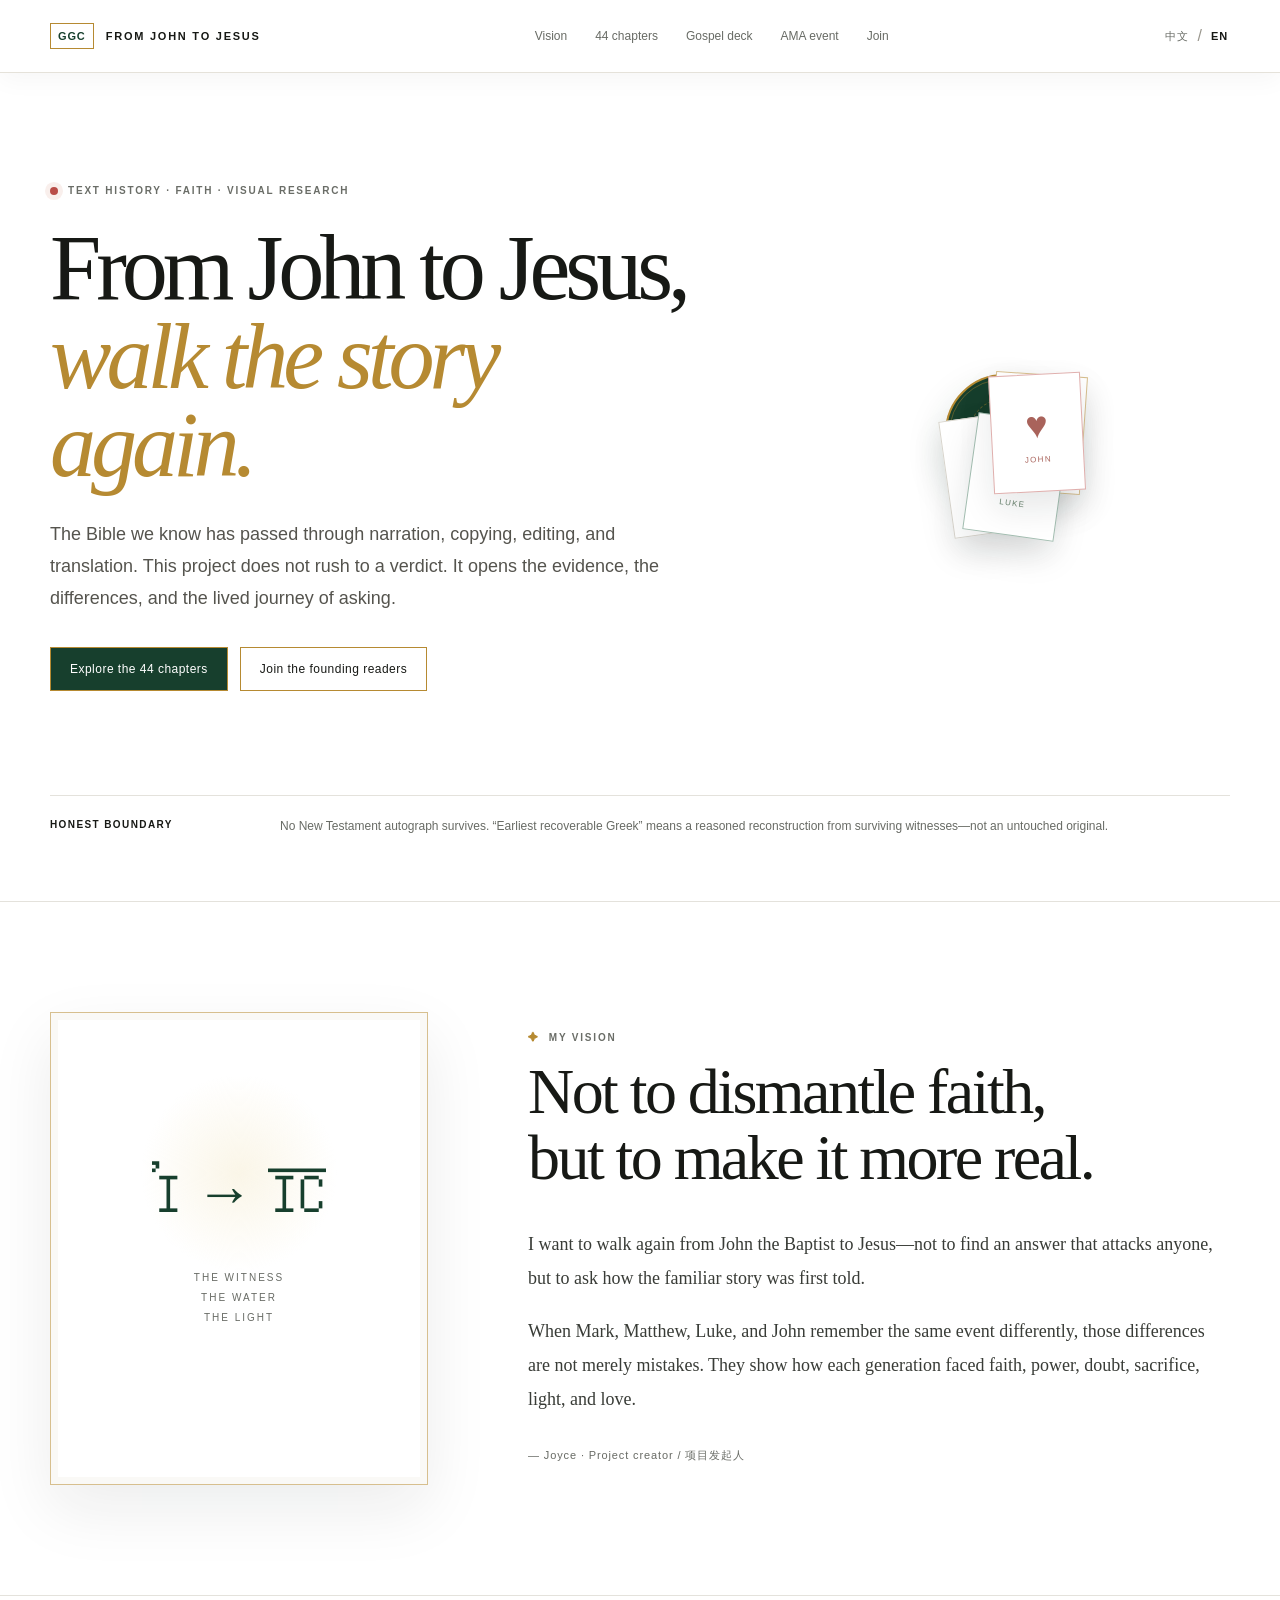
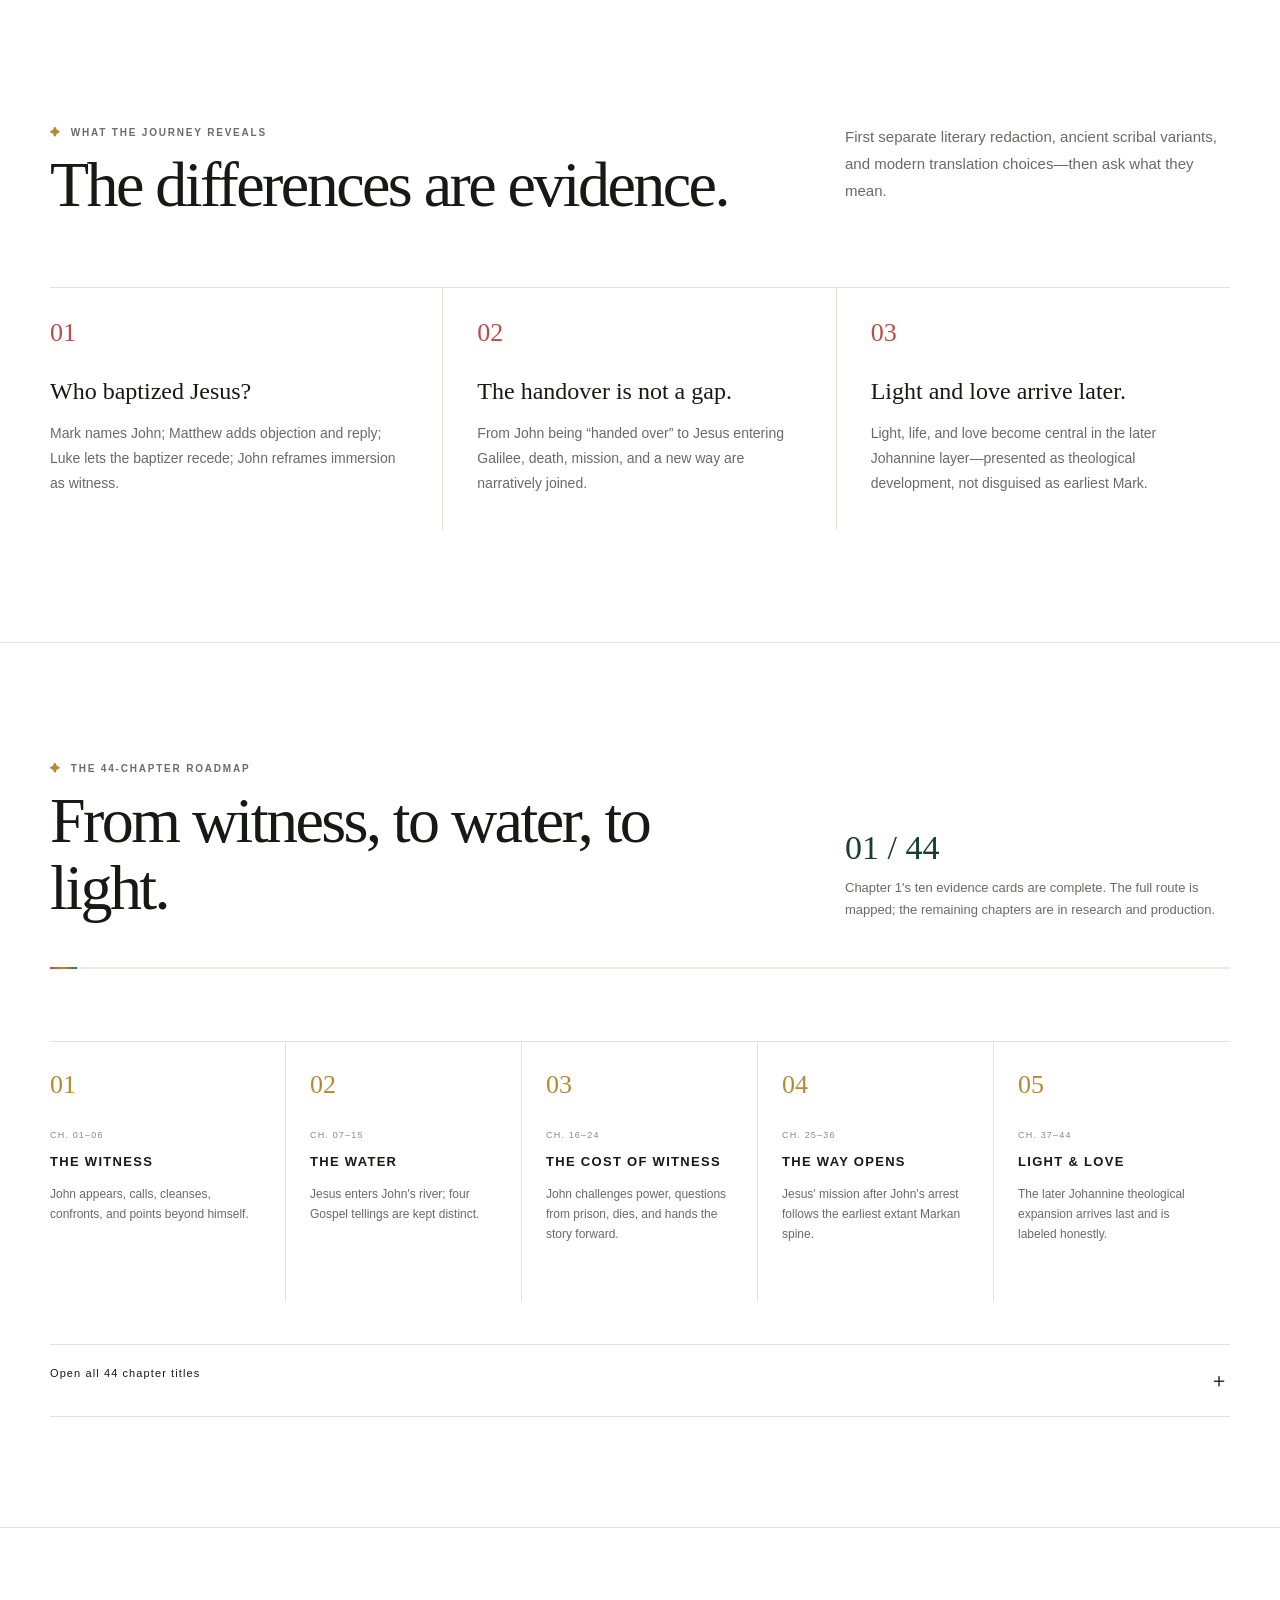
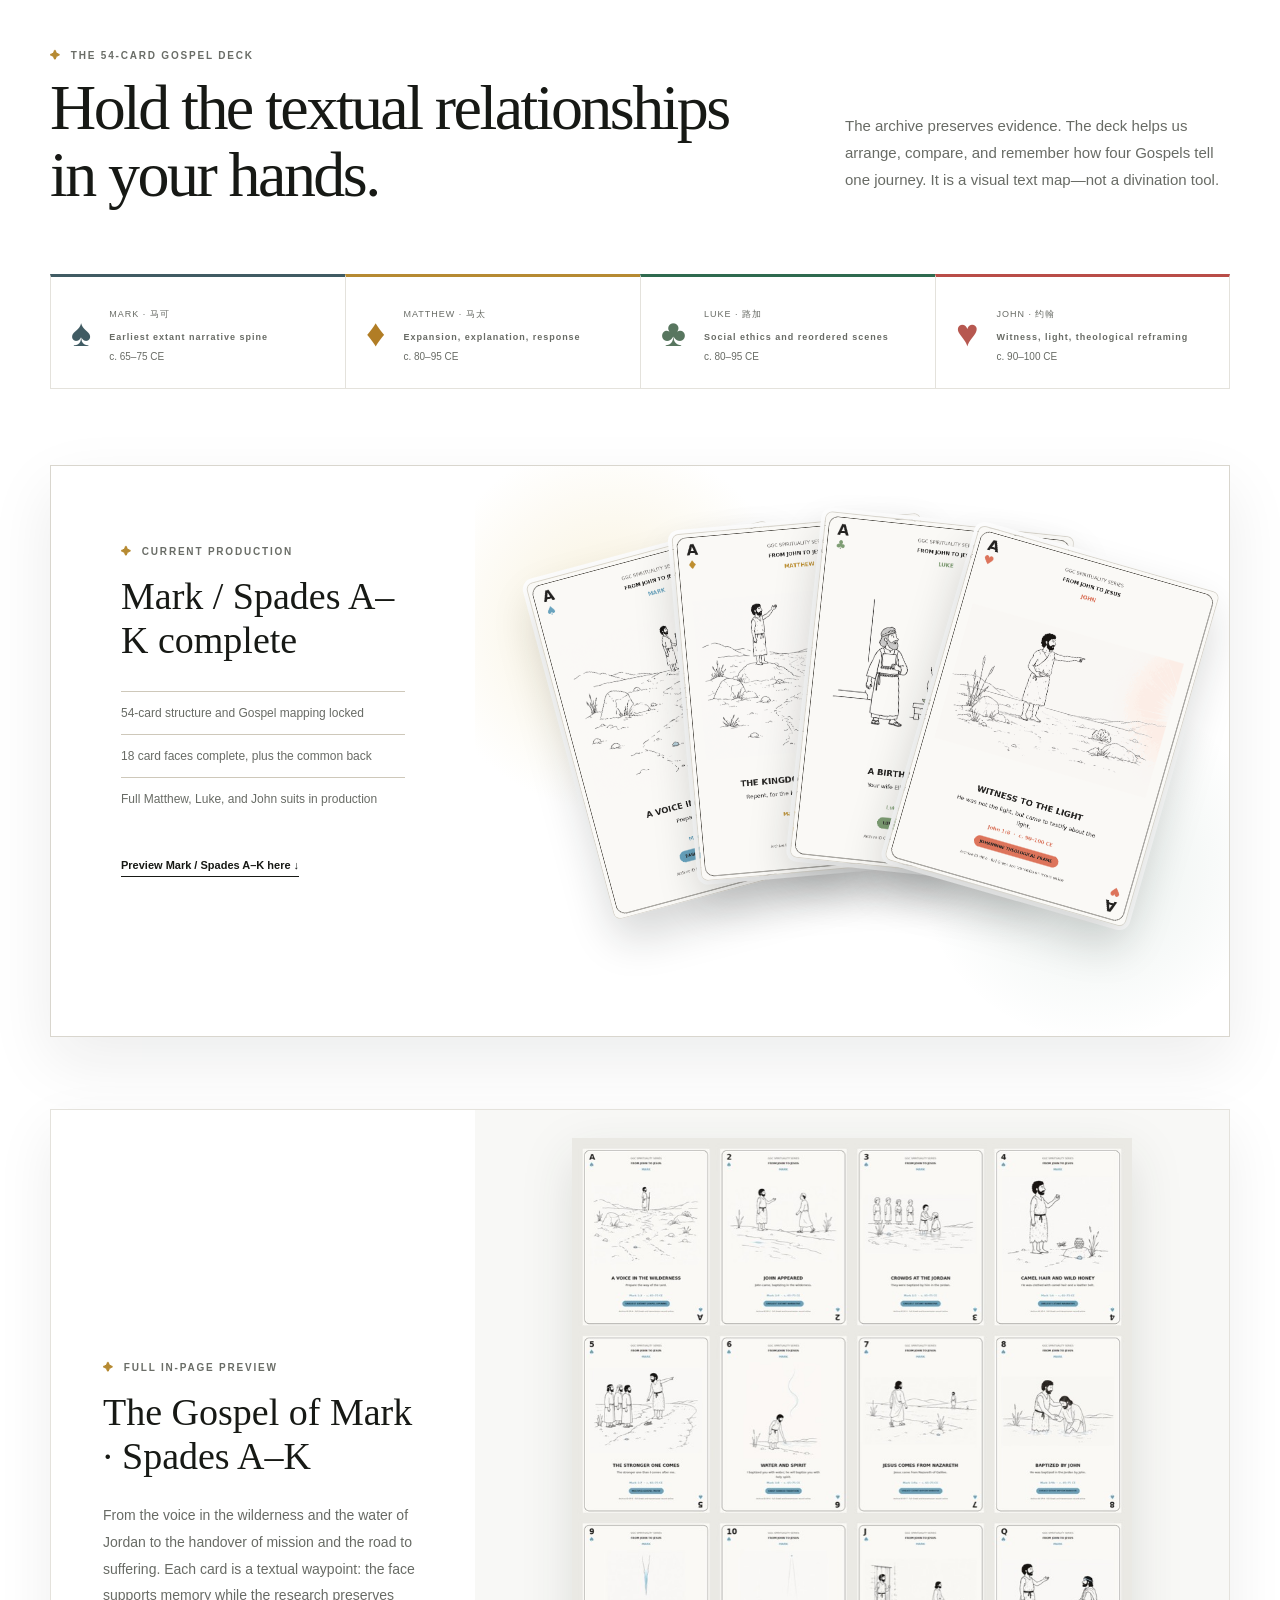
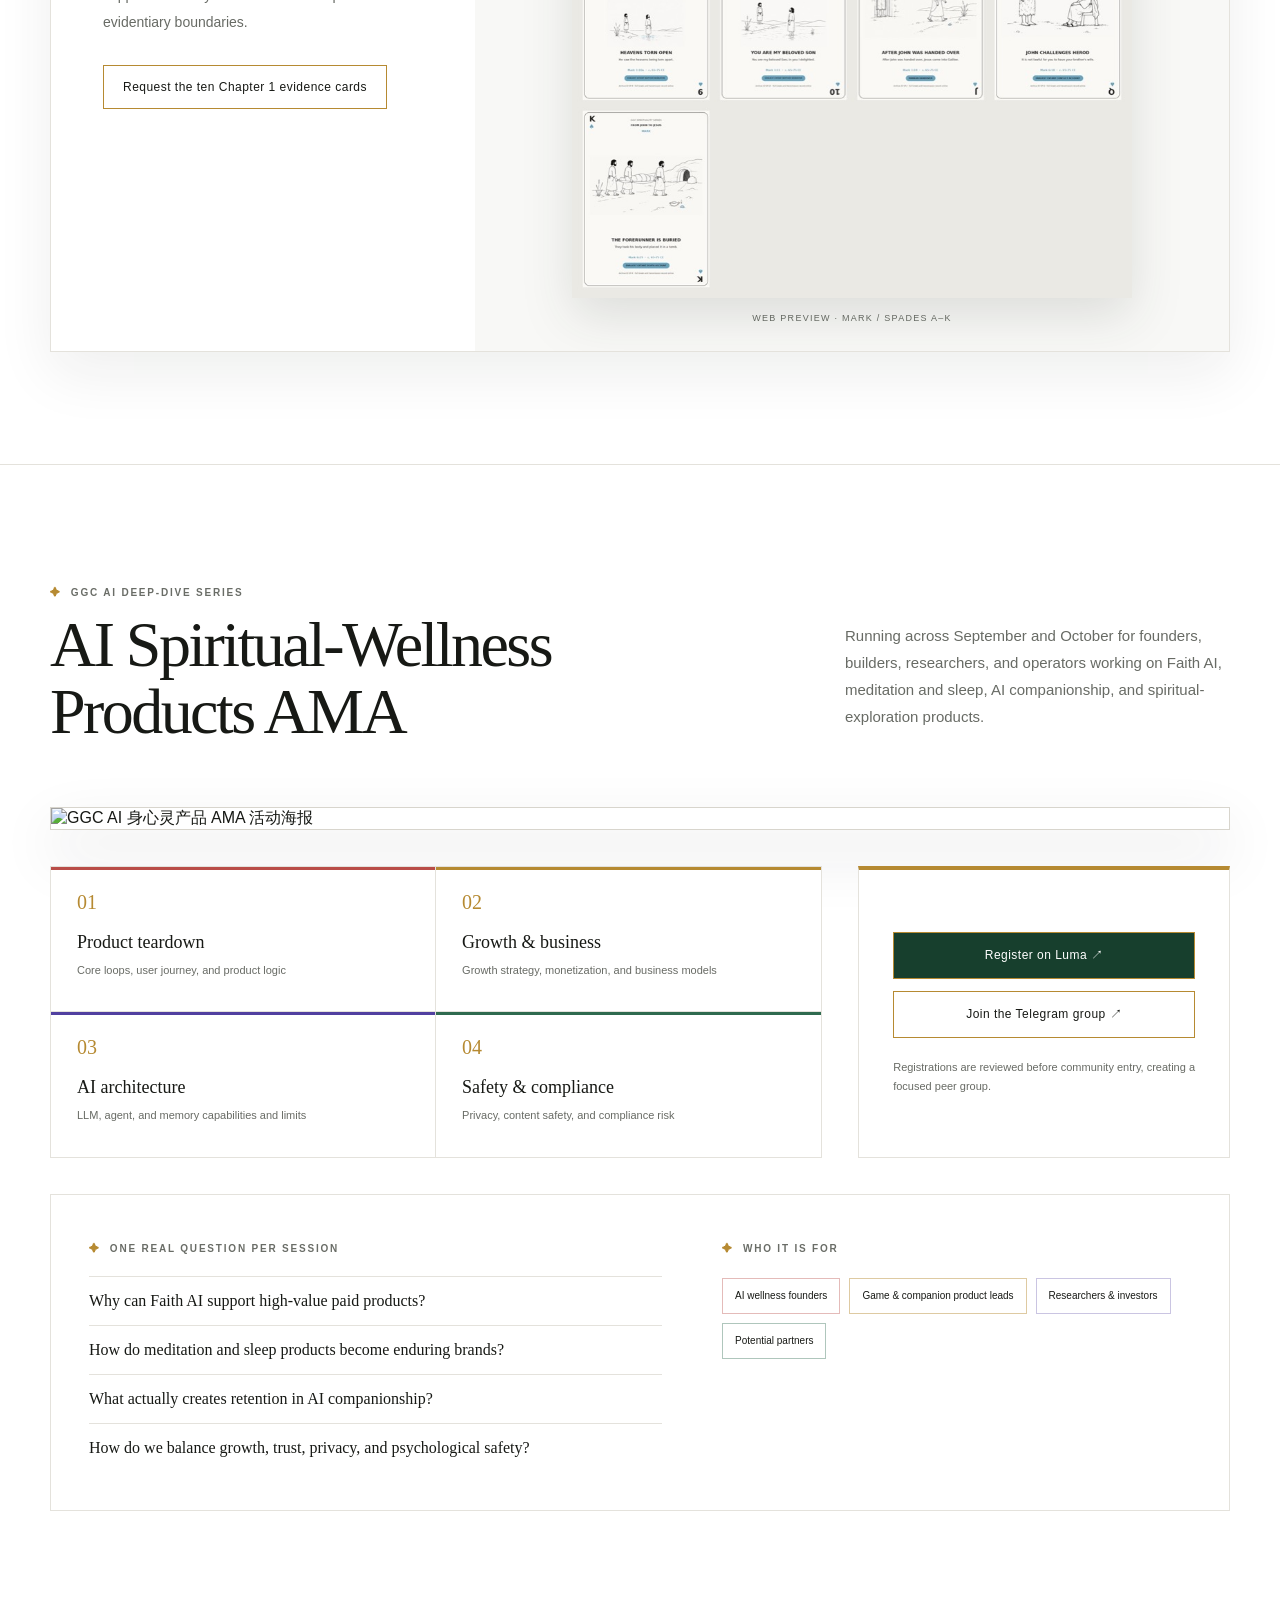
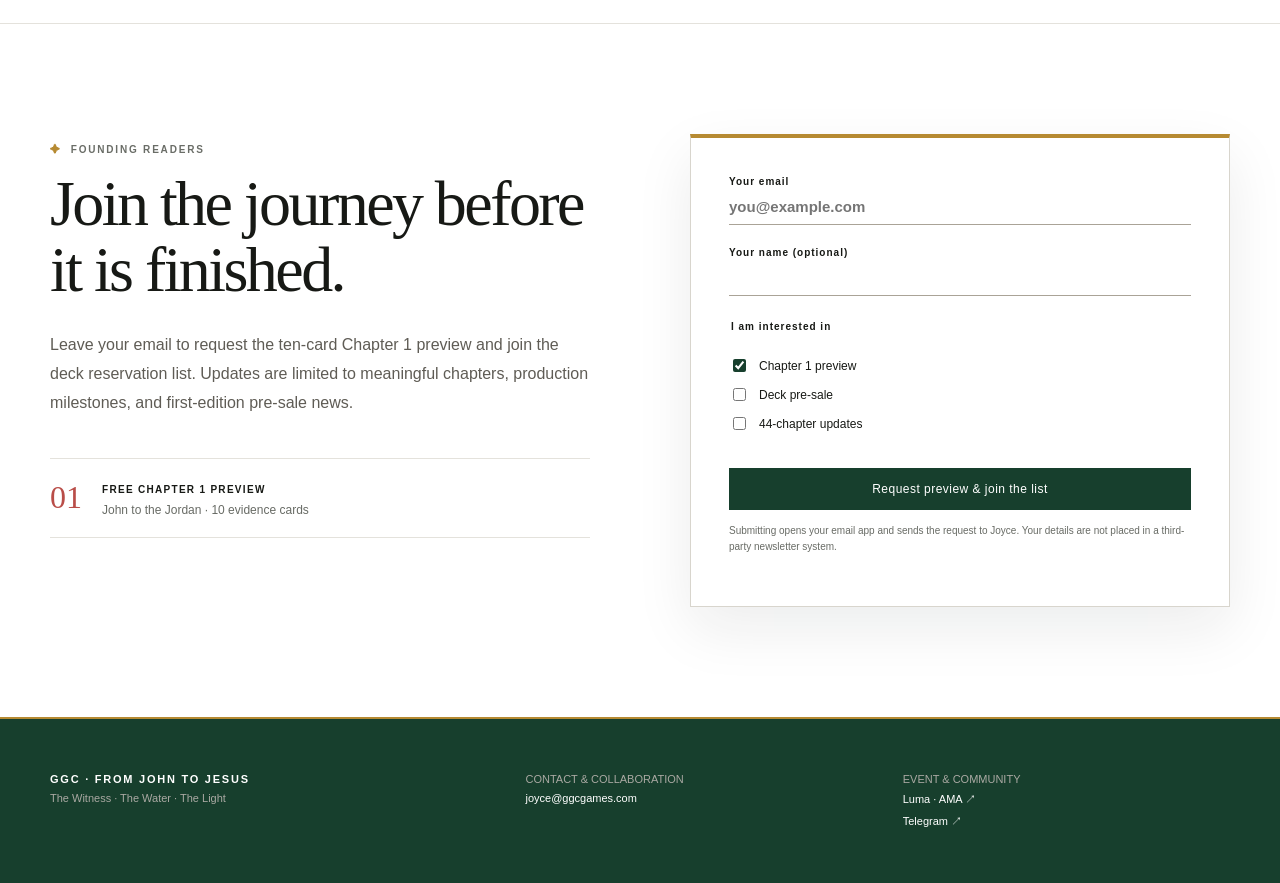
==== commit f1eb7ac7: "Publish in-page deck preview and AI wellness AMA" ====
--- a/index.html
+++ b/index.html
@@ -6,13 +6,13 @@
   <meta name="description" content="A bilingual text-history journey through 44 chapters and a Gospel playing-card map. 一场跨越44章的双语文本史探索。">
   <meta property="og:title" content="From John to Jesus · 从约翰到耶稣">
   <meta property="og:description" content="The Witness · The Water · The Light — 44 chapters, four Gospels, one evidence-led journey.">
-  <meta property="og:image" content="https://raw.githubusercontent.com/minyajing-rgb/bible/main/series/from-john-to-jesus/deck-54/proof/spades-mark-a-k-contact-sheet.jpg">
-  <meta name="theme-color" content="#f2efe6"><link rel="stylesheet" href="/styles.css"><link rel="icon" href="/favicon.svg"><script src="/script.js" defer></script>
+  <meta property="og:image" content="https://bible.saga1001.com/assets/cards/spades-mark-contact-sheet.jpg">
+  <meta name="theme-color" content="#ffffff"><link rel="stylesheet" href="/styles.css"><link rel="icon" href="/favicon.svg"><script src="/script.js" defer></script>
 </head>
 <body>
   <header class="site-header"><nav class="shell nav" aria-label="Primary navigation">
     <a class="brand" href="#top"><span class="brand-mark">GGC</span><span>FROM JOHN TO JESUS</span></a>
-    <div class="nav-links"><a href="#vision"><span data-copy="zh">为什么做</span><span data-copy="en">Vision</span></a><a href="#journey"><span data-copy="zh">44章</span><span data-copy="en">44 chapters</span></a><a href="#deck"><span data-copy="zh">福音扑克</span><span data-copy="en">Gospel deck</span></a><a href="#join"><span data-copy="zh">加入</span><span data-copy="en">Join</span></a></div>
+    <div class="nav-links"><a href="#vision"><span data-copy="zh">为什么做</span><span data-copy="en">Vision</span></a><a href="#journey"><span data-copy="zh">44章</span><span data-copy="en">44 chapters</span></a><a href="#deck"><span data-copy="zh">福音扑克</span><span data-copy="en">Gospel deck</span></a><a href="#ama"><span data-copy="zh">AMA活动</span><span data-copy="en">AMA event</span></a><a href="#join"><span data-copy="zh">加入</span><span data-copy="en">Join</span></a></div>
     <div class="language-switch" role="group" aria-label="Language"><button type="button" data-set-lang="zh" aria-pressed="true">中文</button><span>/</span><button type="button" data-set-lang="en" aria-pressed="false">EN</button></div>
   </nav></header>
 
@@ -60,15 +60,26 @@
         <article class="mapping clubs"><b>♣</b><div><span>LUKE · 路加</span><h3><span data-copy="zh">社会伦理与叙事重排</span><span data-copy="en">Social ethics and reordered scenes</span></h3><p>c. 80–95 CE</p></div></article>
         <article class="mapping hearts"><b>♥</b><div><span>JOHN · 约翰</span><h3><span data-copy="zh">见证、光与神学重构</span><span data-copy="en">Witness, light, theological reframing</span></h3><p>c. 90–100 CE</p></div></article>
       </div>
-      <div class="deck-preview"><div class="deck-copy"><p class="section-kicker"><span data-copy="zh">当前制作进度</span><span data-copy="en">CURRENT PRODUCTION</span></p><h3><span data-copy="zh">马可 / 黑桃 A–K 已完成</span><span data-copy="en">Mark / Spades A–K complete</span></h3><ul><li><span data-copy="zh">54张结构与四福音 mapping 已锁定</span><span data-copy="en">54-card structure and Gospel mapping locked</span></li><li><span data-copy="zh">18张正面卡已完成，另有统一卡背</span><span data-copy="en">18 card faces complete, plus the common back</span></li><li><span data-copy="zh">马太、路加、约翰完整花色制作中</span><span data-copy="en">Full Matthew, Luke, and John suits in production</span></li></ul><a class="text-link" href="https://github.com/minyajing-rgb/bible/tree/main/series/from-john-to-jesus/deck-54/final" target="_blank" rel="noreferrer"><span data-copy="zh">查看研究与成品档案 ↗</span><span data-copy="en">View the research and production archive ↗</span></a></div>
-        <div class="card-fan" aria-label="Gospel playing card preview"><img class="fan-one" src="https://raw.githubusercontent.com/minyajing-rgb/bible/main/series/from-john-to-jesus/deck-54/final/ace-spades-mark.png" alt="Mark ace playing card"><img class="fan-two" src="https://raw.githubusercontent.com/minyajing-rgb/bible/main/series/from-john-to-jesus/deck-54/final/ace-diamonds-matthew.png" alt="Matthew ace playing card"><img class="fan-three" src="https://raw.githubusercontent.com/minyajing-rgb/bible/main/series/from-john-to-jesus/deck-54/final/ace-clubs-luke.png" alt="Luke ace playing card"><img class="fan-four" src="https://raw.githubusercontent.com/minyajing-rgb/bible/main/series/from-john-to-jesus/deck-54/final/ace-hearts-john.png" alt="John ace playing card"></div>
+      <div class="deck-preview"><div class="deck-copy"><p class="section-kicker"><span data-copy="zh">当前制作进度</span><span data-copy="en">CURRENT PRODUCTION</span></p><h3><span data-copy="zh">马可 / 黑桃 A–K 已完成</span><span data-copy="en">Mark / Spades A–K complete</span></h3><ul><li><span data-copy="zh">54张结构与四福音 mapping 已锁定</span><span data-copy="en">54-card structure and Gospel mapping locked</span></li><li><span data-copy="zh">18张正面卡已完成，另有统一卡背</span><span data-copy="en">18 card faces complete, plus the common back</span></li><li><span data-copy="zh">马太、路加、约翰完整花色制作中</span><span data-copy="en">Full Matthew, Luke, and John suits in production</span></li></ul><a class="text-link" href="#chapter-preview"><span data-copy="zh">直接在网页预览黑桃 A–K ↓</span><span data-copy="en">Preview Mark / Spades A–K here ↓</span></a></div>
+        <div class="card-fan" aria-label="Gospel playing card preview"><img class="fan-one" src="/assets/cards/ace-spades-mark.png" alt="Mark ace playing card"><img class="fan-two" src="/assets/cards/ace-diamonds-matthew.png" alt="Matthew ace playing card"><img class="fan-three" src="/assets/cards/ace-clubs-luke.png" alt="Luke ace playing card"><img class="fan-four" src="/assets/cards/ace-hearts-john.png" alt="John ace playing card"></div>
+      </div>
+      <div class="chapter-preview" id="chapter-preview">
+        <div class="chapter-preview-copy"><p class="section-kicker"><span data-copy="zh">网页内完整预览</span><span data-copy="en">FULL IN-PAGE PREVIEW</span></p><h3><span data-copy="zh">马可福音 · 黑桃 A–K</span><span data-copy="en">The Gospel of Mark · Spades A–K</span></h3><p data-copy="zh">从旷野的声音、约旦河的水，到使命的交接与受难的道路。每张牌都是一个文本节点：牌面提供记忆结构，研究说明保留证据边界。</p><p data-copy="en">From the voice in the wilderness and the water of Jordan to the handover of mission and the road to suffering. Each card is a textual waypoint: the face supports memory while the research preserves evidentiary boundaries.</p><a class="button button-light" href="#join"><span data-copy="zh">申请第一章10张证据卡</span><span data-copy="en">Request the ten Chapter 1 evidence cards</span></a></div>
+        <figure><img src="/assets/cards/spades-mark-contact-sheet.jpg" alt="Mark Gospel spades A to K playing-card contact sheet"><figcaption><span data-copy="zh">网站预览版 · 马可 / 黑桃 A–K</span><span data-copy="en">Web preview · Mark / Spades A–K</span></figcaption></figure>
       </div>
     </section>
+
+    <section class="ama-section" id="ama"><div class="shell">
+      <div class="section-heading"><div><p class="section-kicker"><span data-copy="zh">GGC AI 深新闻系列</span><span data-copy="en">GGC AI DEEP-DIVE SERIES</span></p><h2><span data-copy="zh">AI 身心灵产品 AMA 分享</span><span data-copy="en">AI Spiritual-Wellness Products AMA</span></h2></div><p data-copy="zh">9–10月陆续展开。面向正在做 Faith AI、冥想睡眠、AI陪伴和灵性探索产品的创始人、产品人、研究者与运营者。</p><p data-copy="en">Running across September and October for founders, builders, researchers, and operators working on Faith AI, meditation and sleep, AI companionship, and spiritual-exploration products.</p></div>
+      <a class="ama-poster" href="https://luma.com/deddwkn8" target="_blank" rel="noreferrer" aria-label="通过 Luma 报名 AI 身心灵产品 AMA"><img src="https://images.lumacdn.com/cdn-cgi/image/format=auto,fit=cover,dpr=1,anim=false,background=white,quality=75,width=1200,height=630/event-social/y6/abdb901c-ac9b-4aa3-9344-93e40a01abc8.png" alt="GGC AI 身心灵产品 AMA 活动海报"></a>
+      <div class="ama-bottom"><div class="ama-topics"><article><span>01</span><h3><span data-copy="zh">产品拆解</span><span data-copy="en">Product teardown</span></h3><p><span data-copy="zh">核心功能、用户旅程与产品设计逻辑</span><span data-copy="en">Core loops, user journey, and product logic</span></p></article><article><span>02</span><h3><span data-copy="zh">增长与商业化</span><span data-copy="en">Growth & business</span></h3><p><span data-copy="zh">增长策略、变现模型与商业模式洞察</span><span data-copy="en">Growth strategy, monetization, and business models</span></p></article><article><span>03</span><h3><span data-copy="zh">AI 技术栈</span><span data-copy="en">AI architecture</span></h3><p><span data-copy="zh">LLM、Agent、Memory 的能力与边界</span><span data-copy="en">LLM, agent, and memory capabilities and limits</span></p></article><article><span>04</span><h3><span data-copy="zh">安全与合规</span><span data-copy="en">Safety & compliance</span></h3><p><span data-copy="zh">隐私保护、内容安全与合规风险</span><span data-copy="en">Privacy, content safety, and compliance risk</span></p></article></div><div class="ama-actions"><a class="button button-dark" href="https://luma.com/deddwkn8" target="_blank" rel="noreferrer"><span data-copy="zh">去 Luma 报名 ↗</span><span data-copy="en">Register on Luma ↗</span></a><a class="button button-light" href="https://t.me/+CjtQATFpunZlODA1" target="_blank" rel="noreferrer"><span data-copy="zh">加入 Telegram 群 ↗</span><span data-copy="en">Join the Telegram group ↗</span></a><p><span data-copy="zh">报名后由小助手审核入群，与行业同频者共同探索。</span><span data-copy="en">Registrations are reviewed before community entry, creating a focused peer group.</span></p></div></div>
+      <div class="ama-deep-dive"><div><p class="section-kicker"><span data-copy="zh">每场聚焦一个真实问题</span><span data-copy="en">ONE REAL QUESTION PER SESSION</span></p><ul><li><span data-copy="zh">Faith AI 为什么能做成高付费产品？</span><span data-copy="en">Why can Faith AI support high-value paid products?</span></li><li><span data-copy="zh">冥想与睡眠产品为什么能成为长期品牌？</span><span data-copy="en">How do meditation and sleep products become enduring brands?</span></li><li><span data-copy="zh">AI 陪伴真正依靠什么形成留存？</span><span data-copy="en">What actually creates retention in AI companionship?</span></li><li><span data-copy="zh">如何平衡增长、信任、隐私与心理安全？</span><span data-copy="en">How do we balance growth, trust, privacy, and psychological safety?</span></li></ul></div><div><p class="section-kicker"><span data-copy="zh">适合谁来</span><span data-copy="en">WHO IT IS FOR</span></p><div class="audience-tags"><span><span data-copy="zh">AI / 身心灵创业者</span><span data-copy="en">AI wellness founders</span></span><span><span data-copy="zh">游戏与陪伴产品负责人</span><span data-copy="en">Game & companion product leads</span></span><span><span data-copy="zh">研究与投资观察者</span><span data-copy="en">Researchers & investors</span></span><span><span data-copy="zh">潜在合作伙伴</span><span data-copy="en">Potential partners</span></span></div></div></div>
+    </div></section>
 
     <section class="join-section" id="join"><div class="shell join-grid">
       <div><p class="section-kicker"><span data-copy="zh">FOUNDING READERS · 创始读者</span><span data-copy="en">FOUNDING READERS</span></p><h2><span data-copy="zh">在这趟旅程完成前，先加入它。</span><span data-copy="en">Join the journey before it is finished.</span></h2><p class="join-lead" data-copy="zh">留下邮箱，领取第一章《John to the Jordan》10张卡片预览，并进入扑克牌预约预售名单。后续只发送重要章节、制作进展和首批预售通知。</p><p class="join-lead" data-copy="en">Leave your email to request the ten-card Chapter 1 preview and join the deck reservation list. Updates are limited to meaningful chapters, production milestones, and first-edition pre-sale news.</p><div class="gift"><span>01</span><div><strong><span data-copy="zh">第一章免费预览</span><span data-copy="en">FREE CHAPTER 1 PREVIEW</span></strong><p>John to the Jordan · 10 evidence cards</p></div></div></div>
       <form class="interest-form" id="interest-form"><label><span data-copy="zh">你的邮箱</span><span data-copy="en">Your email</span><input type="email" name="email" autocomplete="email" required placeholder="you@example.com"></label><label><span data-copy="zh">你的名字（选填）</span><span data-copy="en">Your name (optional)</span><input type="text" name="name" autocomplete="name"></label><fieldset><legend><span data-copy="zh">我想收到</span><span data-copy="en">I am interested in</span></legend><label class="check"><input type="checkbox" name="interest" value="Chapter 1 preview" checked><span><span data-copy="zh">第一章免费预览</span><span data-copy="en">Chapter 1 preview</span></span></label><label class="check"><input type="checkbox" name="interest" value="Deck pre-sale"><span><span data-copy="zh">扑克预售通知</span><span data-copy="en">Deck pre-sale</span></span></label><label class="check"><input type="checkbox" name="interest" value="Research updates"><span><span data-copy="zh">44章研究更新</span><span data-copy="en">44-chapter updates</span></span></label></fieldset><button class="button button-dark form-submit" type="submit"><span data-copy="zh">申请预览并加入名单</span><span data-copy="en">Request preview & join the list</span></button><p class="form-note"><span data-copy="zh">提交后会打开你的邮件应用，将申请发送给 Joyce。目前不会把你的资料交给第三方订阅平台。</span><span data-copy="en">Submitting opens your email app and sends the request to Joyce. Your details are not placed in a third-party newsletter system.</span></p><p class="form-status" id="form-status" aria-live="polite"></p></form>
     </div></section>
   </main>
-  <footer><div class="shell footer-grid"><div><p class="brand">GGC · FROM JOHN TO JESUS</p><p>The Witness · The Water · The Light</p></div><div><span data-copy="zh">联系与合作</span><span data-copy="en">CONTACT & COLLABORATION</span><a href="mailto:joyce@ggcgames.com">joyce@ggcgames.com</a></div><div><span data-copy="zh">开放研究档案</span><span data-copy="en">OPEN RESEARCH ARCHIVE</span><a href="https://github.com/minyajing-rgb/bible" target="_blank" rel="noreferrer">GitHub ↗</a></div></div></footer>
+  <footer><div class="shell footer-grid"><div><p class="brand">GGC · FROM JOHN TO JESUS</p><p>The Witness · The Water · The Light</p></div><div><span data-copy="zh">联系与合作</span><span data-copy="en">CONTACT & COLLABORATION</span><a href="mailto:joyce@ggcgames.com">joyce@ggcgames.com</a></div><div><span data-copy="zh">活动与社群</span><span data-copy="en">EVENT & COMMUNITY</span><a href="https://luma.com/deddwkn8" target="_blank" rel="noreferrer">Luma · AMA ↗</a><a href="https://t.me/+CjtQATFpunZlODA1" target="_blank" rel="noreferrer">Telegram ↗</a></div></div></footer>
 </body></html>
--- a/styles.css
+++ b/styles.css
@@ -1,118 +1,141 @@
-:root { --ink:#22221f; --muted:#716f68; --paper:#f7f5ef; --white:#fffefb; --line:#d8d4c9; --accent:#8ca695; --deep:#1c2922; }
-* { box-sizing:border-box; }
-html { scroll-behavior:smooth; }
-body { margin:0; background:var(--paper); color:var(--ink); font-family:Arial,"Noto Sans SC",sans-serif; }
-a { color:inherit; text-decoration:none; }
-.shell { width:min(1180px,calc(100% - 48px)); margin-inline:auto; }
-.nav { height:78px; display:flex; align-items:center; justify-content:space-between; border-bottom:1px solid var(--line); font-size:12px; letter-spacing:.14em; }
-.brand { font-weight:700; letter-spacing:.16em; }
-.nav-links { display:flex; gap:30px; color:var(--muted); letter-spacing:.06em; }
-.nav-links a:hover { color:var(--ink); }
-.hero { padding:120px 0 76px; }
-.eyebrow,.section-kicker,.label { font-size:11px; letter-spacing:.18em; font-weight:700; color:var(--muted); }
-.eyebrow { display:flex; align-items:center; gap:10px; }
-.eyebrow span { width:8px; height:8px; border-radius:50%; background:var(--accent); }
-.hero h1 { max-width:1000px; margin:30px 0 28px; font-family:Georgia,"Times New Roman",serif; font-size:clamp(52px,7.8vw,105px); line-height:.95; letter-spacing:-.055em; font-weight:400; }
-.hero h1 em { color:var(--accent); font-weight:400; }
-.hero-cn { max-width:720px; font-size:19px; line-height:1.8; color:#4d4b46; }
-.hero-actions { display:flex; flex-wrap:wrap; gap:12px; margin-top:34px; }
-.button { border:1px solid var(--ink); padding:14px 20px; font-size:13px; letter-spacing:.03em; }
-.button.primary { background:var(--ink); color:white; }
-.button:hover { transform:translateY(-1px); }
-.boundary { margin-top:88px; border-top:1px solid var(--line); padding-top:20px; display:grid; grid-template-columns:220px 1fr; gap:40px; font-size:13px; line-height:1.7; }
-.boundary strong { letter-spacing:.12em; }
-.boundary p { margin:0; max-width:760px; color:var(--muted); }
-.manifesto { background:var(--deep); color:#f7f5ef; padding:100px 0; }
-.two-col,.section-head { display:grid; grid-template-columns:1.2fr .8fr; gap:80px; align-items:end; }
-h2 { margin:12px 0 0; font-family:Georgia,"Times New Roman",serif; font-size:clamp(38px,5vw,66px); line-height:1.04; letter-spacing:-.035em; font-weight:400; }
-.lead { font-size:17px; line-height:1.8; color:#bdbeb6; }
-.method-grid { margin-top:68px; display:grid; grid-template-columns:repeat(3,1fr); border-top:1px solid #465048; }
-.method-card { padding:30px 32px 0 0; border-right:1px solid #465048; min-height:220px; }
-.method-card + .method-card { padding-left:32px; }
-.method-card:last-child { border-right:0; }
-.method-card > span { color:#8da998; font-family:Georgia,serif; font-size:24px; }
-.method-card h3 { margin:30px 0 14px; font-size:13px; letter-spacing:.12em; }
-.method-card p { margin:0; color:#bdbeb6; line-height:1.75; font-size:14px; }
-.card-section,.chapters { padding:110px 0; }
-.section-head > p { color:var(--muted); line-height:1.8; font-size:15px; }
-.card-stage { display:grid; grid-template-columns:minmax(520px,720px) 1fr; gap:80px; align-items:center; margin-top:70px; }
-.evidence-card { background:var(--white); border:1px solid #dedad0; box-shadow:0 26px 80px rgba(45,43,37,.09); }
-.card-zone { padding:34px 50px; }
-.text-zone { text-align:center; border-bottom:1px solid var(--line); }
-.micro { font-size:8px; letter-spacing:.22em; margin-bottom:30px; }
-.label { margin:12px 0; }
-.text-zone h3 { font-size:17px; letter-spacing:.08em; margin:0 0 16px; }
-.greek { font-family:Georgia,serif; font-size:17px; color:#5d5b55; }
-blockquote { font-family:Georgia,serif; font-size:31px; line-height:1.2; margin:20px 0; }
-.meta { font-size:9px; letter-spacing:.08em; color:var(--muted); }
-.scene-zone { text-align:center; min-height:255px; display:flex; flex-direction:column; justify-content:center; border-bottom:1px solid var(--line); }
-.scene-zone svg { width:100%; max-height:175px; fill:none; stroke:var(--ink); stroke-width:2.2; stroke-linecap:round; stroke-linejoin:round; }
-.scene-zone svg .water-accent { stroke:#86a4ae; stroke-width:3; }
-.scene-zone p { margin:10px 0 0; font-size:11px; letter-spacing:.12em; }
-.history-zone { padding-bottom:42px; }
-.history-zone > .label { text-align:center; color:var(--ink); }
-.timeline { margin-top:28px; }
-.timeline > div { position:relative; display:grid; grid-template-columns:82px 1fr; gap:24px; padding:0 0 22px; }
-.timeline > div:before { content:""; position:absolute; left:93px; top:5px; width:7px; height:7px; border-radius:50%; background:var(--ink); }
-.timeline > div:not(:last-child):after { content:""; position:absolute; left:96px; top:12px; bottom:0; border-left:1px solid #aaa69c; }
-.timeline time { font-size:10px; color:var(--muted); }
-.timeline p { margin:0 0 0 8px; font-size:11px; line-height:1.5; }
-.timeline b { letter-spacing:.05em; }
-.status { margin:2px 0 0 114px; font-size:9px; color:var(--muted); letter-spacing:.06em; }
-.annotations { display:grid; gap:40px; }
-.annotations article { display:flex; gap:20px; border-top:1px solid var(--line); padding-top:18px; }
-.annotations span { width:34px; height:34px; display:grid; place-items:center; border:1px solid var(--ink); border-radius:50%; font-family:Georgia,serif; }
-.annotations h3 { margin:2px 0 8px; font-size:12px; letter-spacing:.14em; }
-.annotations p { margin:0; color:var(--muted); font-size:14px; line-height:1.7; }
-.variant-section { background:#ebe8df; padding:110px 0; }
-.variant-grid { display:grid; grid-template-columns:.8fr 1.2fr; gap:70px 90px; }
-.variant-grid h2 { font-size:52px; }
-.variant-readings { display:grid; grid-template-columns:1fr 30px 1fr; align-items:center; gap:15px; }
-.variant-readings article { background:var(--white); border:1px solid var(--line); min-height:220px; padding:28px; display:flex; flex-direction:column; justify-content:center; }
-.variant-readings span { font-size:9px; letter-spacing:.12em; color:var(--muted); }
-.variant-readings p { font-family:Georgia,serif; font-size:20px; line-height:1.5; }
-.variant-readings small { color:var(--muted); line-height:1.5; }
-.versus { font-family:Georgia,serif; font-size:30px; color:var(--accent); text-align:center; }
-.caution { grid-column:1/-1; border-top:1px solid #cbc6ba; padding-top:22px; font-size:13px; line-height:1.7; color:var(--muted); }
-.parts-list { margin-top:70px; border-top:1px solid var(--line); }
-.parts-list article { display:grid; grid-template-columns:70px 110px 1.1fr 1fr; gap:30px; align-items:center; padding:28px 0; border-bottom:1px solid var(--line); }
-.part-index { font-family:Georgia,serif; font-size:26px; color:var(--accent); }
-.part-range { font-size:11px; letter-spacing:.1em; color:var(--muted); }
-.parts-list h3 { margin:0; font-size:15px; letter-spacing:.08em; }
-.parts-list p { margin:0; font-size:13px; line-height:1.6; color:var(--muted); }
-.parts-list .part-cn { margin-top:5px; color:var(--ink); }
-footer { background:var(--ink); color:#f2f0ea; padding:60px 0; }
-.footer-inner { display:grid; grid-template-columns:1fr 1fr auto; gap:40px; align-items:end; font-size:12px; color:#b9b7b0; }
-.footer-inner p { margin:4px 0; }
-.footer-inner strong { color:white; font-size:11px; letter-spacing:.12em; }
-.footer-inner a { color:white; border-bottom:1px solid #777; padding-bottom:5px; }
-@media (max-width:900px) {
-  .nav-links { display:none; }
-  .hero { padding-top:80px; }
-  .two-col,.section-head,.card-stage,.variant-grid { grid-template-columns:1fr; gap:36px; }
-  .method-grid { grid-template-columns:1fr; }
-  .method-card,.method-card + .method-card { min-height:0; padding:26px 0; border-right:0; border-bottom:1px solid #465048; }
-  .method-card h3 { margin-top:14px; }
-  .card-stage { max-width:720px; margin-inline:auto; margin-top:50px; }
-  .variant-readings { grid-template-columns:1fr; }
-  .versus { transform:rotate(90deg); }
-  .caution { grid-column:auto; }
-  .parts-list article { grid-template-columns:48px 85px 1fr; }
-  .parts-list article > p:last-child { grid-column:3; }
-}
-@media (max-width:600px) {
-  .shell { width:min(100% - 28px,1180px); }
-  .hero { padding-bottom:52px; }
-  .hero h1 { font-size:50px; }
-  .boundary { grid-template-columns:1fr; gap:10px; }
-  .card-zone { padding:28px 22px; }
-  blockquote { font-size:25px; }
-  .timeline > div { grid-template-columns:68px 1fr; gap:16px; }
-  .timeline > div:before { left:77px; }
-  .timeline > div:not(:last-child):after { left:80px; }
-  .status { margin-left:92px; }
-  .parts-list article { grid-template-columns:42px 1fr; gap:14px; }
-  .part-range { grid-column:2; }
-  .parts-list article > div:nth-child(3),.parts-list article > p:last-child { grid-column:2; }
-  .footer-inner { grid-template-columns:1fr; }
-}+:root{--ink:#20221f;--paper:#f2efe6;--white:#fffdf8;--muted:#706f68;--line:#d5d0c4;--sage:#8fa390;--deep:#17231d}
+*{box-sizing:border-box}html{scroll-behavior:smooth}body{margin:0;background:var(--paper);color:var(--ink);font-family:Inter,Arial,"Noto Sans SC",sans-serif;-webkit-font-smoothing:antialiased}a{color:inherit;text-decoration:none}button,input{font:inherit}.shell{width:min(1180px,calc(100% - 48px));margin-inline:auto}[data-copy]{display:none}html[data-lang="zh"] [data-copy="zh"],html[data-lang="en"] [data-copy="en"]{display:inline}p[data-copy],h2[data-copy],div[data-copy]{display:none}html[data-lang="zh"] p[data-copy="zh"],html[data-lang="en"] p[data-copy="en"],html[data-lang="zh"] h2[data-copy="zh"],html[data-lang="en"] h2[data-copy="en"],html[data-lang="zh"] div[data-copy="zh"],html[data-lang="en"] div[data-copy="en"]{display:block}
+.site-header{position:sticky;top:0;z-index:30;background:rgba(242,239,230,.92);backdrop-filter:blur(16px);border-bottom:1px solid rgba(44,44,39,.12)}.nav{height:72px;display:flex;align-items:center;justify-content:space-between;gap:22px}.brand{display:flex;align-items:center;gap:12px;font-size:11px;font-weight:800;letter-spacing:.16em}.brand-mark{border:1px solid var(--ink);padding:6px 7px;letter-spacing:.08em}.nav-links{display:flex;gap:28px;font-size:12px;color:var(--muted)}.nav-links a:hover{color:var(--ink)}.language-switch{display:flex;align-items:center;gap:7px;color:#9a978e}.language-switch button{border:0;background:none;padding:4px 2px;cursor:pointer;font-size:11px;letter-spacing:.08em;color:var(--muted)}.language-switch button[aria-pressed="true"]{color:var(--ink);font-weight:800}
+.hero{min-height:calc(100vh - 72px);padding:80px 0 42px;display:grid;grid-template-columns:1.18fr .82fr;gap:60px 76px;align-items:center}.eyebrow,.section-kicker{font-size:10px;letter-spacing:.18em;font-weight:800;color:var(--muted)}.eyebrow{display:flex;align-items:center;gap:10px}.eyebrow i{display:block;width:8px;height:8px;border-radius:50%;background:var(--sage)}.hero h1,h2{font-family:Georgia,"Times New Roman",serif;font-weight:400}.hero h1{font-size:clamp(56px,7.2vw,102px);line-height:.96;letter-spacing:-.055em;margin:28px 0}.hero h1 em{font-weight:400;color:var(--sage)}.hero-lead{max-width:700px;font-size:18px;line-height:1.8;color:#55544e}.hero-actions{display:flex;flex-wrap:wrap;gap:12px;margin-top:32px}.button{display:inline-flex;justify-content:center;align-items:center;border:1px solid var(--ink);padding:14px 19px;font-size:12px;letter-spacing:.04em;cursor:pointer;transition:transform .2s,background .2s}.button:hover{transform:translateY(-2px)}.button-dark{background:var(--ink);color:white}.button-light{background:transparent}.hero-art{position:relative;aspect-ratio:1/1;max-width:480px;margin:auto;border-radius:50%;display:grid;place-items:center}.orbit{position:absolute;border:1px solid var(--line);border-radius:50%}.orbit-one{inset:4%}.orbit-two{inset:21%;border-style:dashed}.hero-seal{width:118px;height:118px;border-radius:50%;background:var(--deep);color:white;display:flex;flex-direction:column;align-items:center;justify-content:center;box-shadow:0 20px 50px rgba(19,30,24,.2)}.hero-seal span{font-family:Georgia,serif;font-size:48px;line-height:.9}.hero-seal small{font-size:9px;letter-spacing:.14em;margin-top:8px}.suit{position:absolute;width:92px;height:118px;background:var(--white);border:1px solid var(--line);box-shadow:0 16px 34px rgba(33,33,28,.08);display:flex;flex-direction:column;align-items:center;justify-content:center}.suit b{font-family:Georgia,serif;font-size:38px}.suit small{font-size:8px;letter-spacing:.16em;margin-top:8px}.suit-spade{left:1%;top:35%;transform:rotate(-8deg);color:#344852}.suit-diamond{top:0;left:40%;transform:rotate(4deg);color:#a67d2f}.suit-club{right:1%;top:37%;transform:rotate(8deg);color:#66816c}.suit-heart{bottom:0;left:39%;transform:rotate(-3deg);color:#a9635b}.truth-note{grid-column:1/-1;border-top:1px solid var(--line);padding-top:20px;display:grid;grid-template-columns:190px 1fr;gap:40px;font-size:12px;line-height:1.7}.truth-note strong{font-size:10px;letter-spacing:.14em}.truth-note p{margin:0;max-width:850px;color:var(--muted)}
+.vision-section{background:var(--deep);color:#f6f2e8;padding:110px 0}.vision-grid{display:grid;grid-template-columns:.7fr 1.3fr;gap:100px;align-items:center}.portrait-card{aspect-ratio:4/5;border:1px solid #46554c;background:linear-gradient(155deg,#24332b,#131d18);display:flex;flex-direction:column;align-items:center;justify-content:center;text-align:center;box-shadow:0 30px 70px rgba(0,0,0,.2)}.portrait-symbol{font-family:Georgia,serif;font-size:58px;color:#a9b8a9}.portrait-card p{margin-top:42px;font-size:10px;line-height:2;letter-spacing:.2em;color:#9caaa0}.vision-copy .section-kicker{color:#9eb1a1}.vision-copy h2{font-size:clamp(44px,5vw,72px);line-height:1.03;letter-spacing:-.04em;margin:16px 0 36px}.founder-note{font-family:Georgia,"Noto Serif SC",serif;font-size:18px;line-height:1.9;color:#c9cec9}.signature{margin-top:32px;font-size:11px;letter-spacing:.08em;color:#86968c}
+.discoveries,.deck-section{padding:112px 0}.section-heading{display:grid;grid-template-columns:1.3fr .7fr;gap:80px;align-items:end}.section-heading h2{font-size:clamp(42px,5vw,68px);line-height:1.04;letter-spacing:-.04em;margin:14px 0 0}.section-heading>p{color:var(--muted);font-size:15px;line-height:1.8}.discovery-grid{display:grid;grid-template-columns:repeat(3,1fr);margin-top:68px;border-top:1px solid var(--line)}.discovery-grid article{padding:30px 34px 20px 0;border-right:1px solid var(--line)}.discovery-grid article+article{padding-left:34px}.discovery-grid article:last-child{border-right:0}.discovery-grid article>span{font-family:Georgia,serif;color:var(--sage);font-size:26px}.discovery-grid h3{font-family:Georgia,"Noto Serif SC",serif;font-size:24px;font-weight:400;margin:30px 0 16px}.discovery-grid p{font-size:14px;line-height:1.8;color:var(--muted)}
+.journey-section{background:var(--deep);color:#f4f0e6;padding:110px 0}.light-heading .section-kicker{color:#9bad9e}.light-heading>p,.progress-copy p{color:#aeb8b0}.progress-copy strong{font-family:Georgia,serif;font-size:34px;font-weight:400;color:white}.progress-copy p{font-size:13px;line-height:1.7;margin:10px 0 0}.progress-track{height:2px;background:#3b4a41;margin:46px 0 72px}.progress-track span{display:block;width:2.27%;height:100%;min-width:16px;background:#bfd0c1}.roadmap{display:grid;grid-template-columns:repeat(5,1fr);border-top:1px solid #445149}.roadmap article{padding:28px 24px 26px 0;border-right:1px solid #445149;min-height:260px}.roadmap article+article{padding-left:24px}.roadmap article:last-child{border-right:0}.roadmap .phase{font-family:Georgia,serif;font-size:26px;color:#9eb2a1}.roadmap .range{font-size:9px;letter-spacing:.13em;color:#8d9a91;margin:28px 0 10px}.roadmap h3{font-size:13px;letter-spacing:.1em;line-height:1.4;margin:0 0 10px}.roadmap p{font-size:12px;line-height:1.7;color:#aeb8b0}.chapter-index{margin-top:42px;border-top:1px solid #445149;border-bottom:1px solid #445149}.chapter-index summary{cursor:pointer;list-style:none;padding:22px 0;display:flex;justify-content:space-between;font-size:11px;letter-spacing:.1em}.chapter-index summary::-webkit-details-marker{display:none}.chapter-index[open] summary i{transform:rotate(45deg)}.chapter-index summary i{font-style:normal;font-size:20px;transition:transform .2s}.chapter-index ol{list-style:none;padding:10px 0 34px;margin:0;columns:2;column-gap:60px}.chapter-index li{break-inside:avoid;display:grid;grid-template-columns:34px 1fr;gap:14px;padding:8px 0;border-bottom:1px solid rgba(255,255,255,.07);font-size:12px;color:#c1c8c2}.chapter-index li span{color:#77877d}
+.mapping-grid{display:grid;grid-template-columns:repeat(4,1fr);margin-top:66px}.mapping{display:flex;gap:18px;align-items:center;padding:26px 20px;border:1px solid var(--line);border-right:0;background:rgba(255,255,255,.25)}.mapping:last-child{border-right:1px solid var(--line)}.mapping>b{font-family:Georgia,serif;font-size:38px}.mapping span{font-size:9px;letter-spacing:.11em;color:var(--muted)}.mapping h3{font-size:12px;line-height:1.5;margin:6px 0}.mapping p{font-size:10px;color:var(--muted);margin:0}.spades>b{color:#47616d}.diamonds>b{color:#b2883d}.clubs>b{color:#718c76}.hearts>b{color:#b66d64}.deck-preview{margin-top:76px;background:#e8e4d9;display:grid;grid-template-columns:.72fr 1.28fr;min-height:570px;overflow:hidden}.deck-copy{padding:70px}.deck-copy h3{font-family:Georgia,"Noto Serif SC",serif;font-size:38px;font-weight:400;line-height:1.15;margin:18px 0 28px}.deck-copy ul{padding:0;list-style:none;margin:0 0 35px}.deck-copy li{border-top:1px solid #cec8ba;padding:14px 0;font-size:12px;color:var(--muted)}.text-link{font-size:11px;font-weight:700;border-bottom:1px solid var(--ink);padding-bottom:5px}.card-fan{position:relative;min-height:570px;background:radial-gradient(circle at center,#f7f3e8 0,#d8d2c3 70%)}.card-fan img{position:absolute;width:250px;max-width:40%;border-radius:7px;box-shadow:0 25px 50px rgba(36,33,27,.25);transition:transform .25s}.fan-one{left:12%;top:14%;transform:rotate(-15deg)}.fan-two{left:28%;top:10%;transform:rotate(-5deg)}.fan-three{left:44%;top:10%;transform:rotate(6deg)}.fan-four{left:60%;top:15%;transform:rotate(16deg)}.card-fan:hover .fan-one{transform:rotate(-18deg) translateX(-8px)}.card-fan:hover .fan-four{transform:rotate(19deg) translateX(8px)}
+.join-section{background:#ded7c8;padding:110px 0}.join-grid{display:grid;grid-template-columns:1fr 1fr;gap:100px}.join-grid h2{font-size:clamp(44px,5vw,70px);line-height:1.03;letter-spacing:-.04em;margin:16px 0 28px}.join-lead{font-size:16px;line-height:1.8;color:#5f5c55}.gift{margin-top:40px;border-top:1px solid #bdb5a5;border-bottom:1px solid #bdb5a5;padding:20px 0;display:flex;gap:20px;align-items:center}.gift>span{font-family:Georgia,serif;color:#8b7a58;font-size:32px}.gift strong{font-size:10px;letter-spacing:.13em}.gift p{font-size:12px;color:var(--muted);margin:6px 0 0}.interest-form{background:var(--white);border:1px solid #c9c1b2;padding:38px;box-shadow:0 24px 60px rgba(59,52,41,.09)}.interest-form>label{display:block;font-size:10px;letter-spacing:.1em;font-weight:700;margin-bottom:22px}.interest-form input[type="email"],.interest-form input[type="text"]{width:100%;border:0;border-bottom:1px solid #aaa397;background:transparent;padding:11px 0 9px;outline:none;font-size:15px;letter-spacing:0}.interest-form input:focus{border-color:var(--ink)}fieldset{border:0;padding:0;margin:25px 0}legend{font-size:10px;font-weight:700;letter-spacing:.1em;margin-bottom:14px}.check{display:flex!important;align-items:center;gap:10px;font-size:12px!important;font-weight:400!important;letter-spacing:0!important;margin:10px 0!important}.check input{accent-color:var(--deep)}.form-submit{width:100%;border:0}.form-note,.form-status{font-size:10px;line-height:1.6;color:var(--muted);margin:13px 0 0}.form-status{color:#47604e;font-weight:700}
+footer{background:var(--ink);color:#eee9df;padding:54px 0}.footer-grid{display:grid;grid-template-columns:1.3fr 1fr 1fr;gap:50px;font-size:11px;color:#aaa9a3}.footer-grid>div{display:flex;flex-direction:column;gap:7px}.footer-grid a{color:white}.footer-grid .brand{color:white;margin:0}.footer-grid p{margin:0}
+@media(max-width:960px){.nav-links{display:none}.hero{grid-template-columns:1fr;padding-top:70px}.hero-copy{max-width:800px}.hero-art{width:min(78vw,440px)}.truth-note{grid-template-columns:1fr;gap:8px}.vision-grid{grid-template-columns:.8fr 1.2fr;gap:50px}.section-heading{grid-template-columns:1fr;gap:20px}.roadmap{grid-template-columns:repeat(2,1fr)}.roadmap article:nth-child(2n){border-right:0}.roadmap article:nth-child(n+3){border-top:1px solid #445149}.mapping-grid{grid-template-columns:repeat(2,1fr)}.mapping:nth-child(2){border-right:1px solid var(--line)}.mapping:nth-child(n+3){border-top:0}.deck-preview{grid-template-columns:1fr}.join-grid{grid-template-columns:1fr;gap:50px}}
+@media(max-width:700px){.shell{width:min(100% - 28px,1180px)}.nav{height:64px}.brand>span:last-child{display:none}.hero{min-height:0;padding:54px 0 32px}.hero h1{font-size:48px}.hero-lead{font-size:16px}.suit{width:72px;height:96px}.hero-seal{width:96px;height:96px}.vision-section,.discoveries,.deck-section,.journey-section,.join-section{padding:78px 0}.vision-grid{grid-template-columns:1fr}.portrait-card{width:min(76vw,340px);margin:auto}.vision-copy h2,.section-heading h2,.join-grid h2{font-size:42px}.discovery-grid{grid-template-columns:1fr}.discovery-grid article,.discovery-grid article+article{border-right:0;border-bottom:1px solid var(--line);padding:28px 0}.roadmap{grid-template-columns:1fr}.roadmap article,.roadmap article+article{border-right:0;border-top:1px solid #445149;padding:24px 0;min-height:0}.chapter-index ol{columns:1}.mapping-grid{grid-template-columns:1fr}.mapping,.mapping:nth-child(2),.mapping:last-child{border:1px solid var(--line);border-bottom:0}.mapping:last-child{border-bottom:1px solid var(--line)}.deck-preview{margin-top:50px}.deck-copy{padding:38px 26px}.card-fan{min-height:390px}.card-fan img{width:180px;max-width:43%}.fan-one{left:4%}.fan-two{left:22%}.fan-three{left:40%}.fan-four{left:56%}.interest-form{padding:28px 22px}.footer-grid{grid-template-columns:1fr}.language-switch{margin-left:auto}}
+
+/* Sacred warm edition — restrained gold, warm coral, and temple green. */
+:root{--ink:#211f19;--paper:#f7f0e2;--white:#fffaf0;--muted:#746b5f;--line:#ddcfb8;--sage:#b58b45;--deep:#172820;--gold:#c69b4b;--gold-light:#efd9a3;--coral:#c97861;--shadow:rgba(73,51,20,.16)}
+body{background:radial-gradient(circle at 12% 8%,rgba(239,217,163,.26),transparent 28%),var(--paper)}
+::selection{background:var(--gold-light);color:var(--deep)}
+:focus-visible{outline:2px solid var(--gold);outline-offset:3px}
+.site-header{background:rgba(247,240,226,.9);border-bottom-color:rgba(167,124,50,.2);box-shadow:0 8px 30px rgba(72,48,18,.04)}
+.brand-mark{border-color:var(--gold);color:var(--deep);box-shadow:inset 0 0 0 2px var(--paper)}
+.eyebrow,.section-kicker{color:#8e6b32}
+.section-kicker:before{content:"✦";color:var(--gold);margin-right:9px}
+.eyebrow i{background:var(--coral);box-shadow:0 0 0 5px rgba(201,120,97,.12)}
+.hero h1 em{color:var(--gold);text-shadow:0 6px 24px rgba(198,155,75,.15)}
+.button{border-color:var(--gold);transition:transform .2s,background .2s,color .2s,box-shadow .2s}
+.button:hover{box-shadow:0 10px 24px rgba(94,64,18,.14)}
+.button-dark{background:var(--deep);color:#fff7e8}
+.button-dark:hover{background:#263c30}
+.button-light{background:rgba(255,250,240,.45)}
+.button-light:hover{background:var(--gold-light)}
+.hero-art{background:radial-gradient(circle,rgba(255,250,235,.96) 0,rgba(239,210,145,.28) 44%,rgba(201,120,97,.08) 62%,transparent 72%)}
+.orbit{border-color:rgba(198,155,75,.52);box-shadow:0 0 50px rgba(198,155,75,.08)}
+.hero-seal{background:radial-gradient(circle at 35% 28%,#385245,var(--deep) 68%);color:#fff7e8;border:2px solid var(--gold);box-shadow:0 20px 50px rgba(19,30,24,.25),0 0 0 7px rgba(198,155,75,.09)}
+.suit{background:linear-gradient(145deg,#fffdf7,#f6ead2);border-color:#d8bd87;box-shadow:0 18px 38px var(--shadow);transition:transform .25s,box-shadow .25s}
+.vision-section{background:radial-gradient(circle at 18% 42%,rgba(198,155,75,.12),transparent 28%),linear-gradient(145deg,#1c3026,var(--deep) 65%,#101b16);color:#f9f0dd;border-block:1px solid rgba(198,155,75,.3)}
+.portrait-card{border-color:rgba(226,188,111,.68);background:radial-gradient(circle at 50% 35%,rgba(198,155,75,.16),transparent 28%),linear-gradient(155deg,#2c4436,#101a15);box-shadow:0 30px 70px rgba(0,0,0,.28),inset 0 0 0 8px rgba(198,155,75,.035)}
+.portrait-symbol{color:var(--gold-light);text-shadow:0 0 28px rgba(198,155,75,.28)}
+.vision-copy .section-kicker,.light-heading .section-kicker{color:var(--gold-light)}
+.discovery-grid article{transition:background .25s,transform .25s}
+.discovery-grid article>span{color:var(--coral)}
+.journey-section{background:linear-gradient(135deg,#15271f,#20372b 52%,#14241d);color:#f8efdd;border-block:1px solid rgba(198,155,75,.3)}
+.progress-track span{background:linear-gradient(90deg,var(--coral),var(--gold-light));box-shadow:0 0 16px rgba(239,217,163,.5)}
+.roadmap .phase{color:var(--gold-light)}
+.mapping{background:rgba(255,250,240,.58);transition:transform .22s,box-shadow .22s,background .22s}
+.mapping:hover{transform:translateY(-4px);z-index:1;box-shadow:0 16px 34px rgba(85,57,19,.11)}
+.spades{background:linear-gradient(145deg,#f7f1e6,#edf1ed)}
+.diamonds{background:linear-gradient(145deg,#fff8e7,#f2dfb8)}
+.clubs{background:linear-gradient(145deg,#f6f0df,#e5eee4)}
+.hearts{background:linear-gradient(145deg,#fff5e9,#f3d8cf)}
+.spades>b{color:#405b63}.diamonds>b{color:#b17d25}.clubs>b{color:#58765f}.hearts>b{color:#b75850}
+.deck-preview{background:linear-gradient(135deg,#efe1c8,#f8efdf);border:1px solid #d9c49c;box-shadow:0 28px 70px rgba(84,57,22,.12)}
+.card-fan{background:radial-gradient(circle at 50% 46%,#fffaf0 0,#ead2a3 40%,#c98d72 105%)}
+.card-fan img{border:1px solid rgba(116,77,24,.38);box-shadow:0 25px 50px rgba(53,36,17,.3),0 0 0 5px rgba(255,246,224,.16)}
+.join-section{background:radial-gradient(circle at 10% 90%,rgba(201,120,97,.18),transparent 32%),linear-gradient(135deg,#eadbc5,#f8ecd8 55%,#e5c99a);border-top:1px solid rgba(167,118,37,.3)}
+.gift>span{color:var(--coral)}
+.interest-form{background:rgba(255,250,240,.94);border-color:#c9aa70;border-top:4px solid var(--gold);box-shadow:0 24px 60px rgba(70,46,18,.16)}
+.interest-form input:focus{border-color:var(--gold)}
+footer{background:linear-gradient(135deg,#1d241f,#171914);border-top:2px solid var(--gold)}
+
+/* White card edition — white stock first, suit colours only as accents. */
+:root{--ink:#171915;--paper:#ffffff;--white:#ffffff;--muted:#686b65;--line:#e4e2dc;--sage:#2f6a4f;--deep:#173f2d;--gold:#b68a32;--gold-light:#f2e5be;--coral:#b94d48;--shadow:rgba(24,29,25,.10)}
+body{background:#fff}
+.site-header{background:rgba(255,255,255,.94);border-bottom-color:#e5e2da;box-shadow:0 8px 24px rgba(24,29,25,.035)}
+.brand-mark{background:#fff;box-shadow:inset 0 0 0 2px #fff}
+.eyebrow,.section-kicker{color:#6a6d67}
+.section-kicker:before{color:var(--gold)}
+.hero h1 em{color:var(--gold);text-shadow:none}
+.hero-art{background:radial-gradient(circle at center,rgba(242,229,190,.5) 0,rgba(242,229,190,.16) 38%,transparent 67%)}
+.orbit{border-color:rgba(182,138,50,.42);box-shadow:none}
+.hero-seal{background:var(--deep);border-color:var(--gold);box-shadow:0 18px 38px rgba(23,63,45,.18),0 0 0 6px #fff}
+.suit{background:#fff;border-color:#d8d5cd;box-shadow:0 16px 34px rgba(24,29,25,.10)}
+.suit-diamond{border-color:rgba(182,138,50,.55)}
+.suit-heart{border-color:rgba(185,77,72,.45)}
+.suit-club{border-color:rgba(47,106,79,.45)}
+.button-dark{background:var(--deep);color:#fff}
+.button-dark:hover{background:#235c42}
+.button-light{background:#fff;color:var(--ink)}
+.button-light:hover{background:#fbf8ef}
+.vision-section{background:#fff;color:var(--ink);border-block:1px solid var(--line)}
+.portrait-card{border-color:rgba(182,138,50,.55);background:radial-gradient(circle at 50% 34%,rgba(242,229,190,.36),transparent 27%),#fff;box-shadow:0 24px 60px rgba(24,29,25,.08),inset 0 0 0 7px #faf9f6}
+.portrait-symbol{color:var(--deep);text-shadow:none}
+.portrait-card p{color:var(--muted)}
+.vision-copy .section-kicker,.light-heading .section-kicker{color:#6a6d67}
+.founder-note{color:#393c37}
+.signature{color:var(--muted)}
+.journey-section{background:#fff;color:var(--ink);border-block:1px solid var(--line)}
+.light-heading>p,.progress-copy p{color:var(--muted)}
+.progress-copy strong{color:var(--deep)}
+.progress-track{background:#ecebe6}
+.progress-track span{background:linear-gradient(90deg,var(--coral),var(--gold),var(--sage));box-shadow:none}
+.roadmap,.roadmap article,.roadmap article:nth-child(n+3),.chapter-index{border-color:var(--line)}
+.roadmap .phase{color:var(--gold)}
+.roadmap .range{color:#888b84}
+.roadmap p{color:var(--muted)}
+.chapter-index li{color:#4e524c;border-bottom-color:#ecebe6}
+.chapter-index li span{color:var(--coral)}
+.mapping{background:#fff}
+.spades{background:#fff;border-top:3px solid #405b63}
+.diamonds{background:#fff;border-top:3px solid var(--gold)}
+.clubs{background:#fff;border-top:3px solid var(--sage)}
+.hearts{background:#fff;border-top:3px solid var(--coral)}
+.deck-preview{background:#fff;border-color:#d9d6ce;box-shadow:0 24px 60px rgba(24,29,25,.08)}
+.card-fan{background:radial-gradient(circle at 18% 28%,rgba(242,229,190,.55),transparent 25%),radial-gradient(circle at 82% 70%,rgba(47,106,79,.10),transparent 24%),#fff}
+.card-fan img{border-color:#d8d5cd;box-shadow:0 22px 44px rgba(24,29,25,.18),0 0 0 4px #fff}
+.join-section{background:#fff;border-top:1px solid var(--line)}
+.gift{border-color:var(--line)}
+.interest-form{background:#fff;border-color:#d8d5cd;border-top-color:var(--gold);box-shadow:0 22px 55px rgba(24,29,25,.08)}
+footer{background:var(--deep);border-top-color:var(--gold)}
+
+/* In-page archive and AMA — audience-facing, no repository handoff. */
+.chapter-preview{margin-top:72px;display:grid;grid-template-columns:.72fr 1.28fr;border:1px solid var(--line);background:#fff;box-shadow:0 22px 55px rgba(24,29,25,.07);overflow:hidden}
+.chapter-preview-copy{padding:62px 52px;align-self:center}
+.chapter-preview-copy h3{font-family:Georgia,"Noto Serif SC",serif;font-size:38px;font-weight:400;line-height:1.15;margin:18px 0 24px}
+.chapter-preview-copy>p:not(.section-kicker){font-size:14px;line-height:1.9;color:var(--muted);margin:0 0 30px}
+.chapter-preview figure{margin:0;padding:28px;background:radial-gradient(circle at 50% 30%,rgba(242,229,190,.36),transparent 30%),#f8f8f6;display:flex;flex-direction:column;justify-content:center}
+.chapter-preview figure img{display:block;width:100%;max-height:760px;object-fit:contain;filter:drop-shadow(0 18px 25px rgba(24,29,25,.12))}
+.chapter-preview figcaption{text-align:center;font-size:9px;letter-spacing:.14em;color:var(--muted);margin-top:15px;text-transform:uppercase}
+.ama-section{padding:112px 0;background:#fff;border-top:1px solid var(--line)}
+.ama-poster{display:block;margin-top:62px;border:1px solid #d8d5cd;box-shadow:0 24px 60px rgba(31,31,38,.12);transition:transform .22s,box-shadow .22s}
+.ama-poster:hover{transform:translateY(-3px);box-shadow:0 30px 72px rgba(31,31,38,.16)}
+.ama-poster img{display:block;width:100%;height:auto}
+.ama-bottom{margin-top:36px;display:grid;grid-template-columns:1.35fr .65fr;gap:36px;align-items:stretch}
+.ama-topics{display:grid;grid-template-columns:repeat(2,1fr);border:1px solid var(--line)}
+.ama-topics article{padding:24px 26px;min-height:145px;border-right:1px solid var(--line);border-bottom:1px solid var(--line);background:#fff}
+.ama-topics article:nth-child(2n){border-right:0}
+.ama-topics article:nth-child(n+3){border-bottom:0}
+.ama-topics article:nth-child(1){box-shadow:inset 0 3px #b94d48}.ama-topics article:nth-child(2){box-shadow:inset 0 3px #b68a32}.ama-topics article:nth-child(3){box-shadow:inset 0 3px #5140a0}.ama-topics article:nth-child(4){box-shadow:inset 0 3px #2f6a4f}
+.ama-topics article>span{font-family:Georgia,serif;font-size:20px;color:var(--gold)}
+.ama-topics h3{font-family:Georgia,"Noto Serif SC",serif;font-size:18px;font-weight:400;margin:18px 0 8px}
+.ama-topics p{font-size:11px;line-height:1.65;color:var(--muted);margin:0}
+.ama-actions{padding:34px;border:1px solid var(--line);border-top:4px solid var(--gold);display:flex;flex-direction:column;justify-content:center;gap:12px;background:#fff}
+.ama-actions .button{width:100%}
+.ama-actions p{font-size:11px;line-height:1.7;color:var(--muted);margin:8px 0 0}
+.ama-deep-dive{margin-top:36px;padding:38px;display:grid;grid-template-columns:1.1fr .9fr;gap:60px;border:1px solid var(--line);background:#fff}
+.ama-deep-dive ul{list-style:none;padding:0;margin:22px 0 0}
+.ama-deep-dive li{padding:12px 0;border-top:1px solid var(--line);font-family:Georgia,"Noto Serif SC",serif;font-size:16px;line-height:1.5}
+.audience-tags{display:flex;flex-wrap:wrap;gap:9px;margin-top:24px}
+.audience-tags>span{display:inline-flex;padding:10px 12px;border:1px solid var(--line);font-size:10px;line-height:1.4;background:#fff}
+.audience-tags>span:nth-child(1){border-color:rgba(185,77,72,.38)}.audience-tags>span:nth-child(2){border-color:rgba(182,138,50,.45)}.audience-tags>span:nth-child(3){border-color:rgba(81,64,160,.3)}.audience-tags>span:nth-child(4){border-color:rgba(47,106,79,.38)}
+@media(max-width:960px){.chapter-preview{grid-template-columns:1fr}.chapter-preview-copy{padding:48px}.ama-bottom{grid-template-columns:1fr}}
+@media(max-width:700px){.chapter-preview{margin-top:48px}.chapter-preview-copy{padding:34px 24px}.chapter-preview-copy h3{font-size:31px}.chapter-preview figure{padding:16px}.ama-section{padding:78px 0}.ama-poster{margin-top:40px}.ama-topics{grid-template-columns:1fr}.ama-topics article,.ama-topics article:nth-child(2n),.ama-topics article:nth-child(n+3){border-right:0;border-bottom:1px solid var(--line)}.ama-topics article:last-child{border-bottom:0}.ama-actions{padding:26px 22px}.ama-deep-dive{padding:28px 22px;grid-template-columns:1fr;gap:32px}}
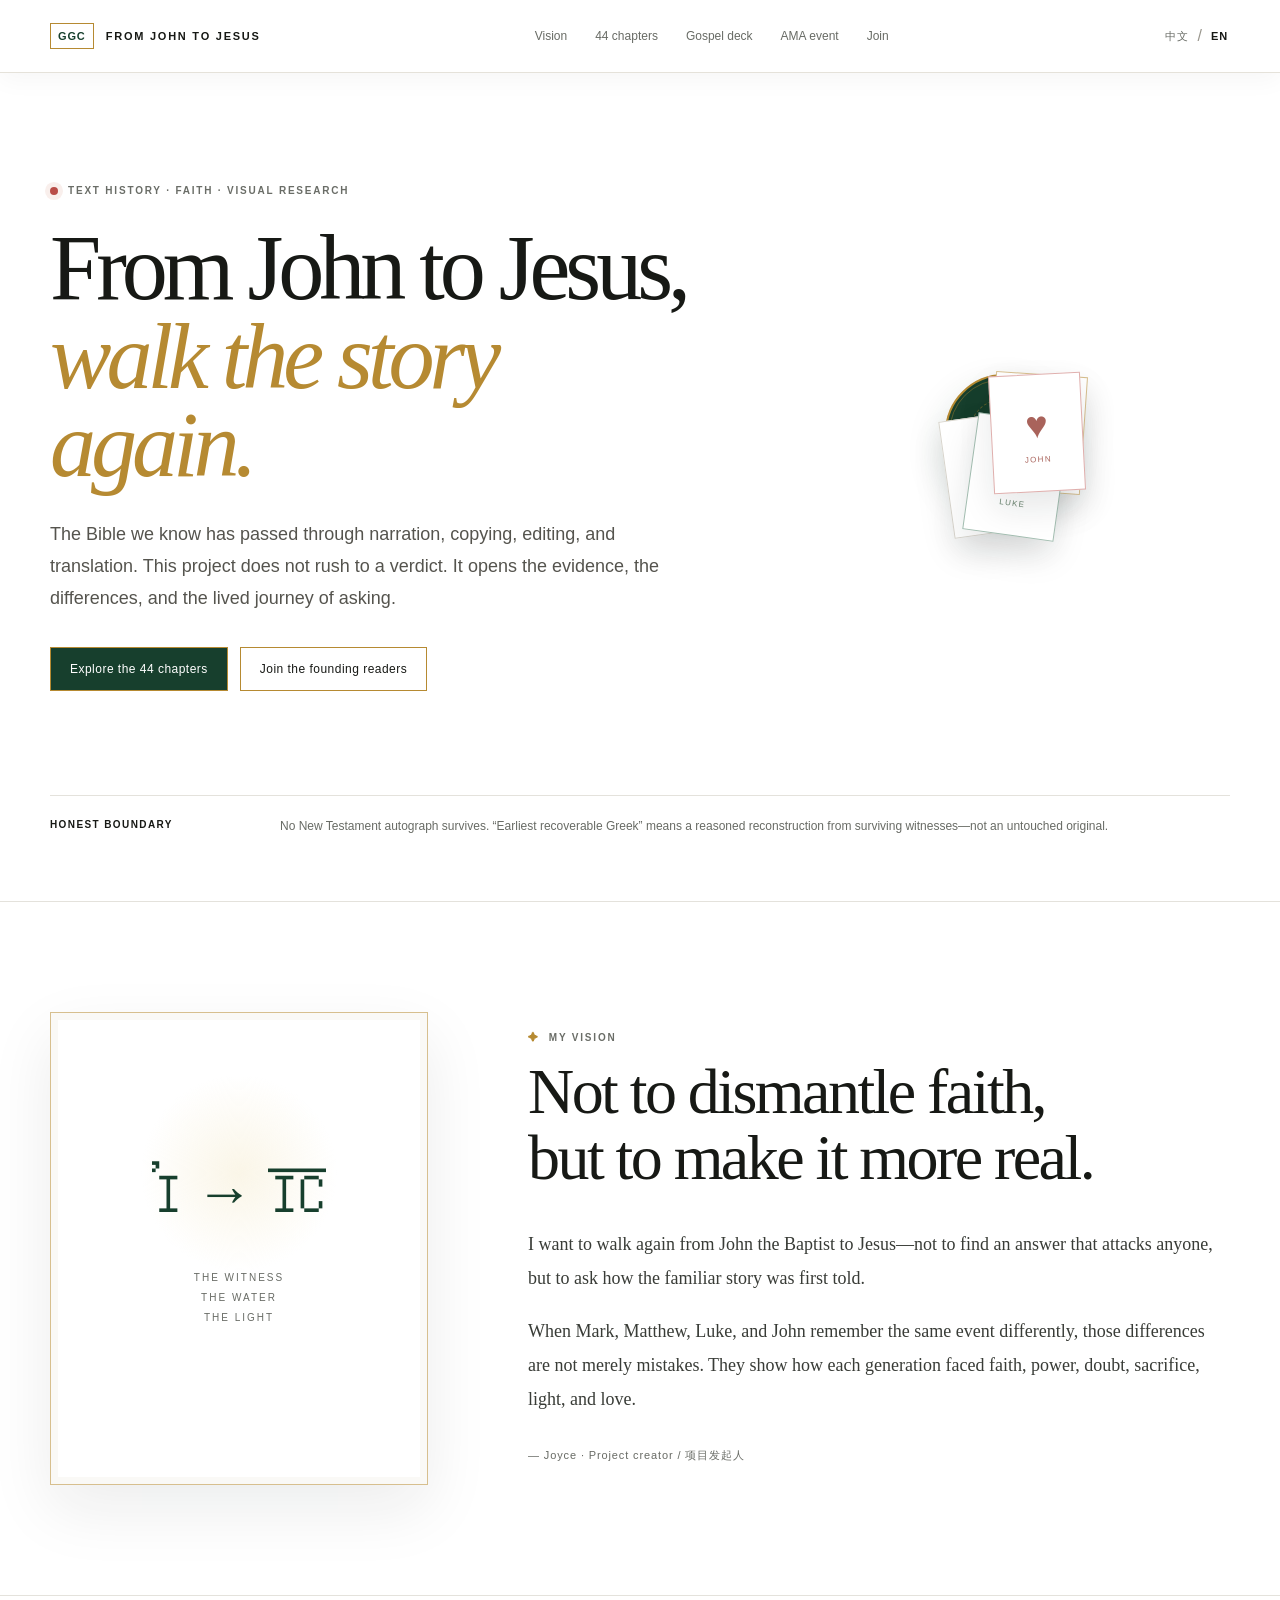
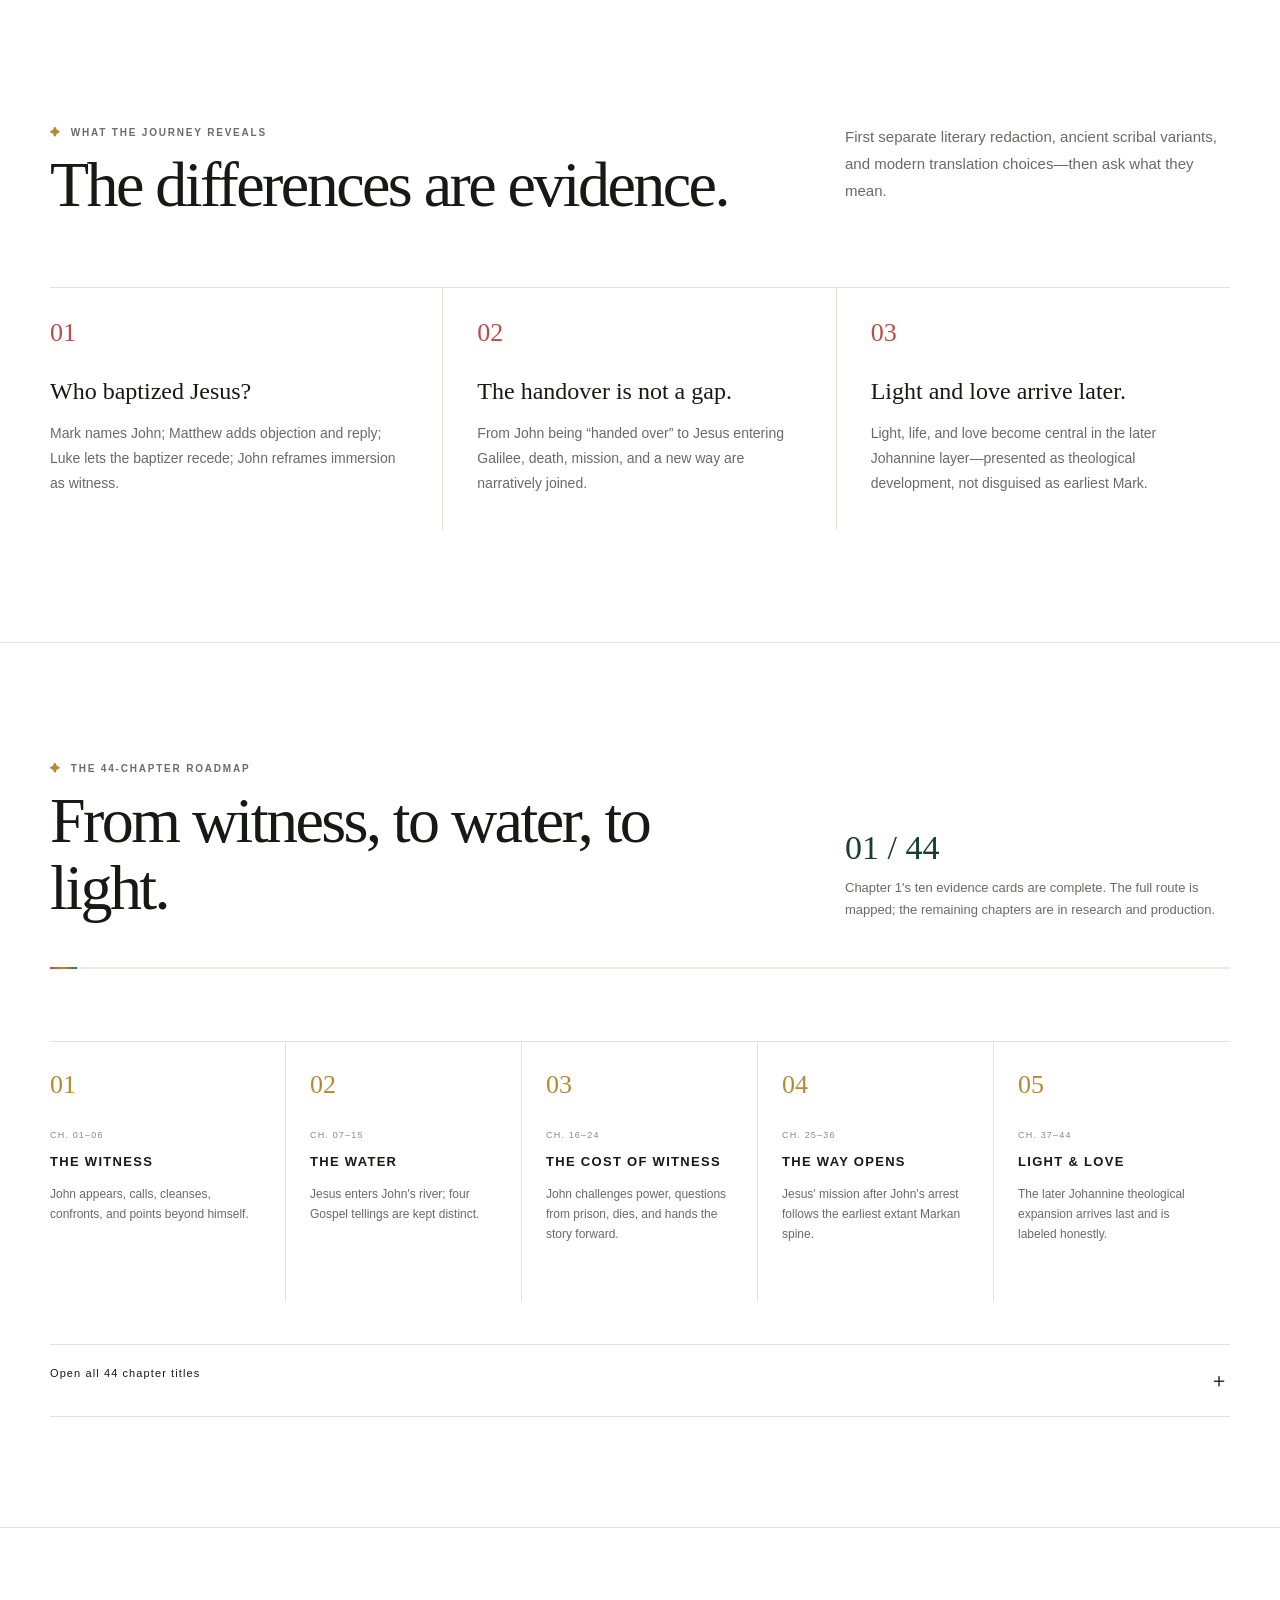
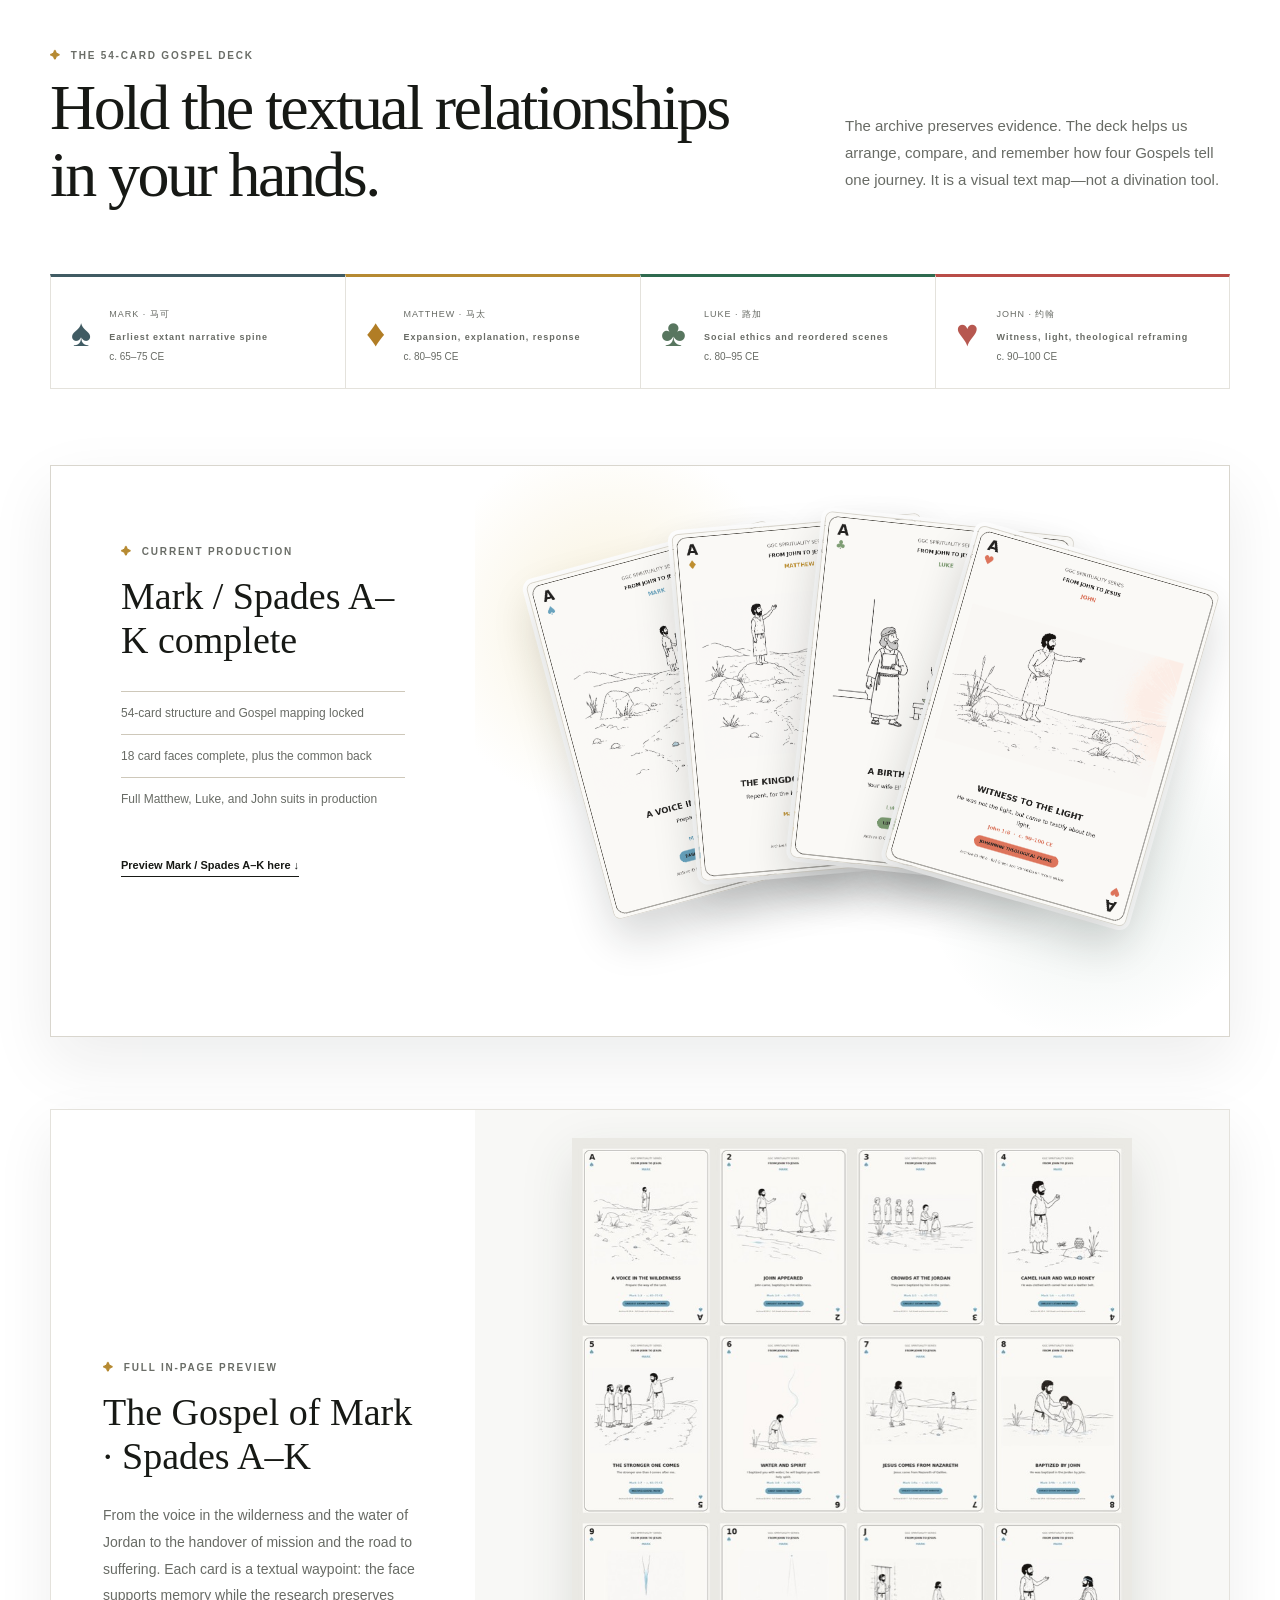
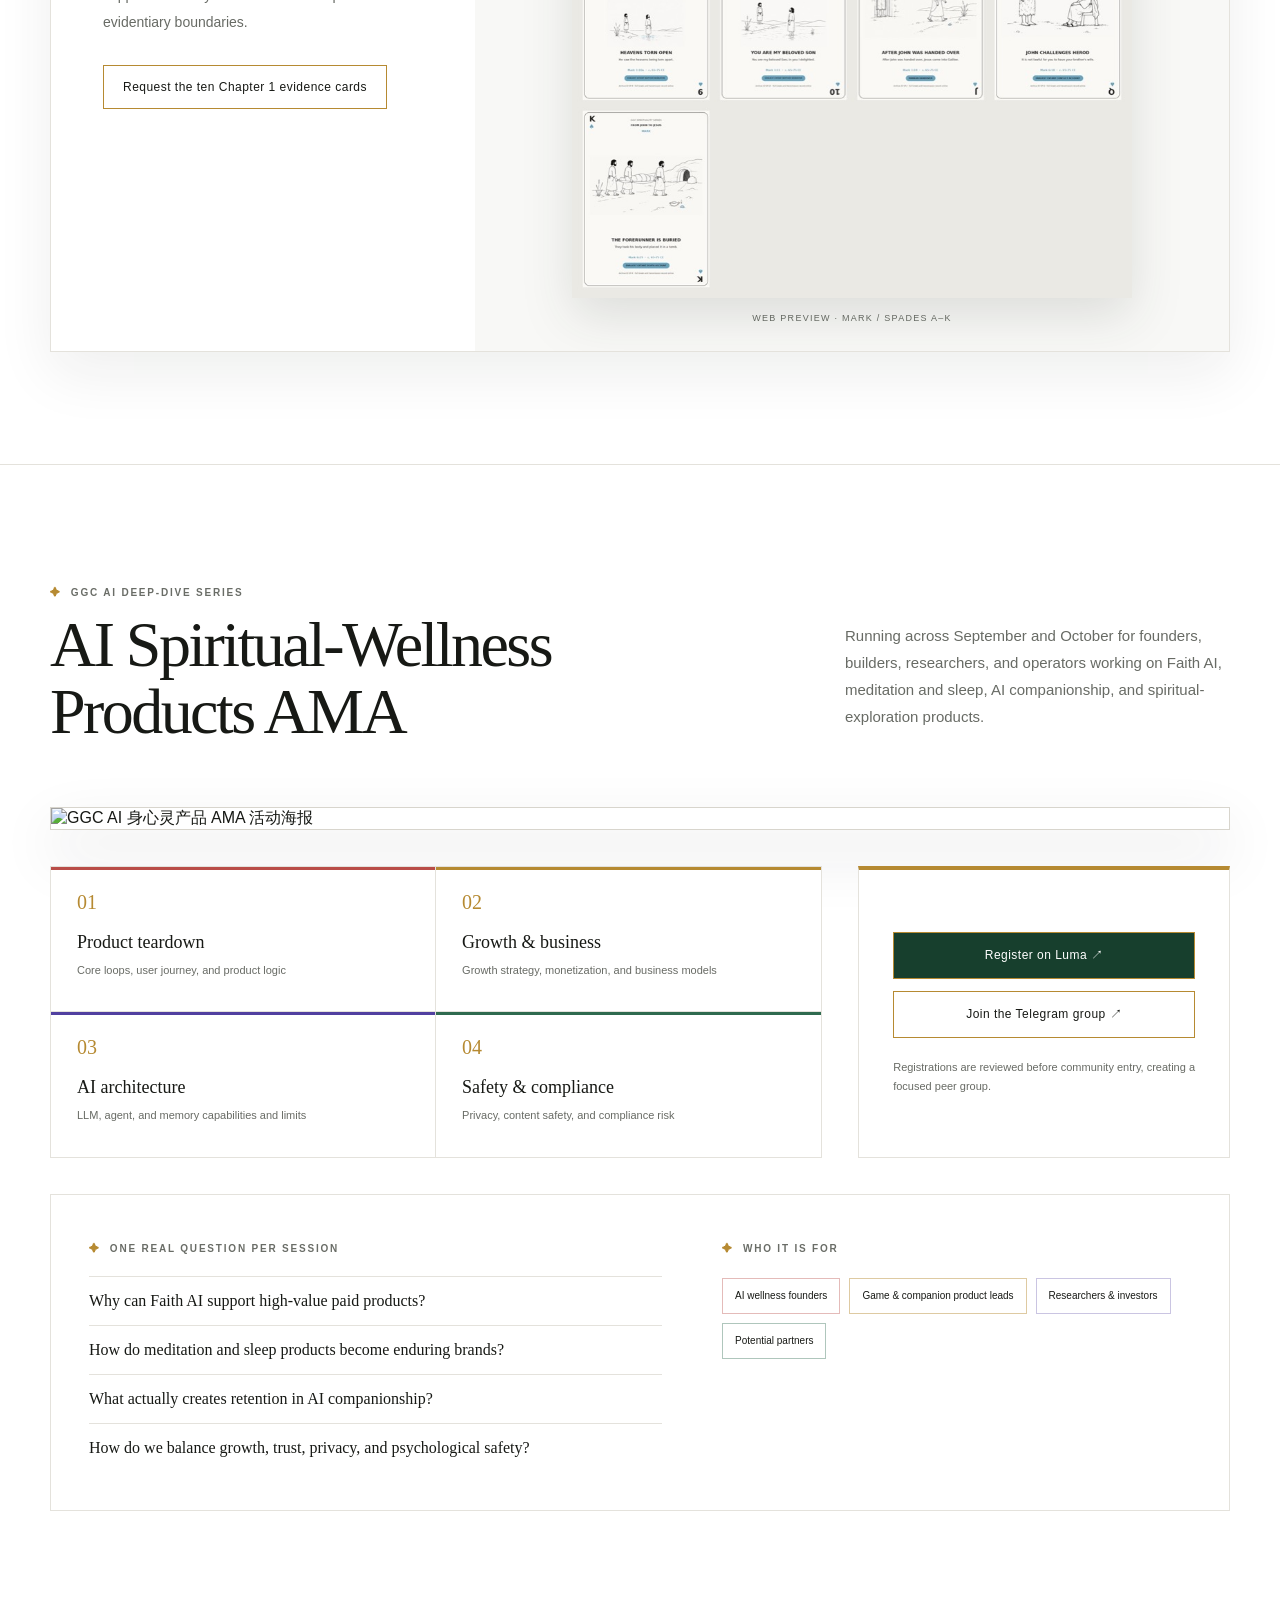
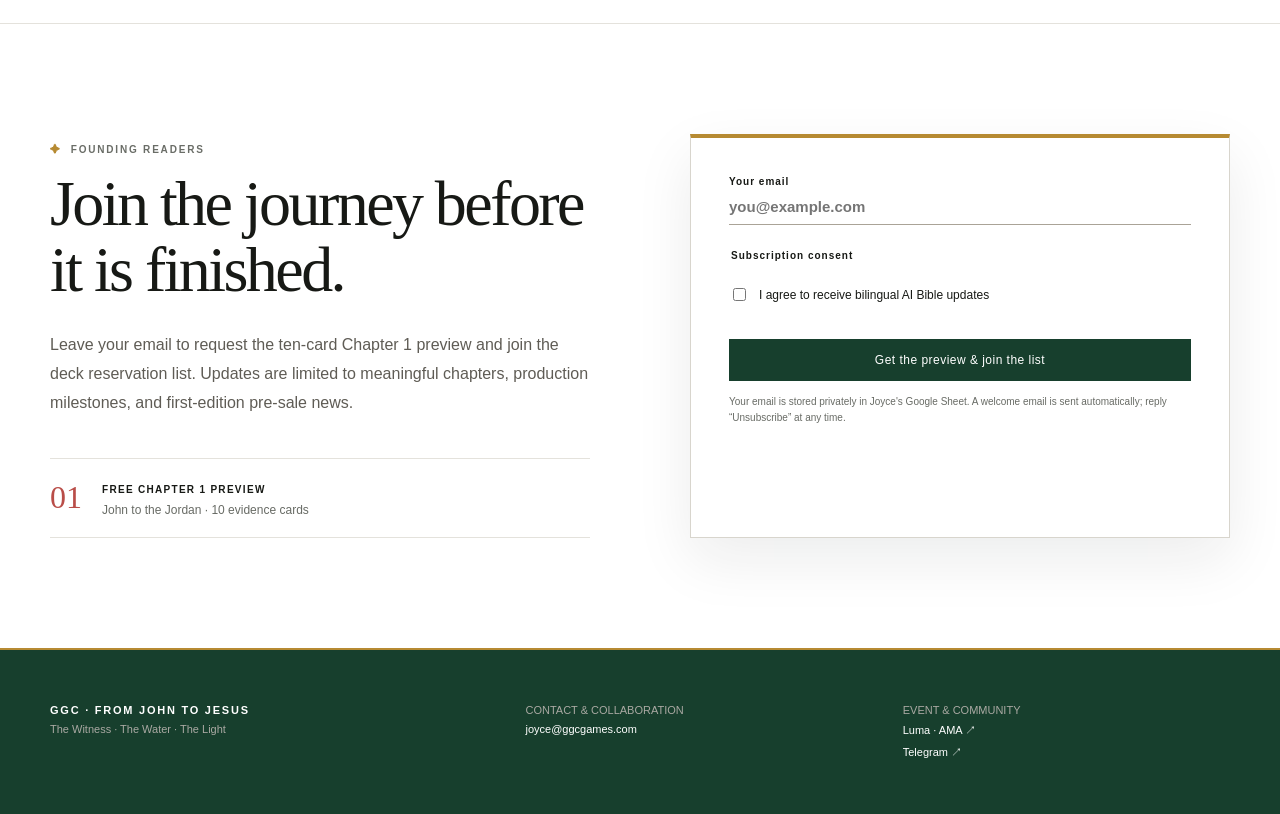
==== commit b683a935: "Connect site subscription to Google Forms" ====
--- a/index.html
+++ b/index.html
@@ -78,7 +78,8 @@
 
     <section class="join-section" id="join"><div class="shell join-grid">
       <div><p class="section-kicker"><span data-copy="zh">FOUNDING READERS · 创始读者</span><span data-copy="en">FOUNDING READERS</span></p><h2><span data-copy="zh">在这趟旅程完成前，先加入它。</span><span data-copy="en">Join the journey before it is finished.</span></h2><p class="join-lead" data-copy="zh">留下邮箱，领取第一章《John to the Jordan》10张卡片预览，并进入扑克牌预约预售名单。后续只发送重要章节、制作进展和首批预售通知。</p><p class="join-lead" data-copy="en">Leave your email to request the ten-card Chapter 1 preview and join the deck reservation list. Updates are limited to meaningful chapters, production milestones, and first-edition pre-sale news.</p><div class="gift"><span>01</span><div><strong><span data-copy="zh">第一章免费预览</span><span data-copy="en">FREE CHAPTER 1 PREVIEW</span></strong><p>John to the Jordan · 10 evidence cards</p></div></div></div>
-      <form class="interest-form" id="interest-form"><label><span data-copy="zh">你的邮箱</span><span data-copy="en">Your email</span><input type="email" name="email" autocomplete="email" required placeholder="you@example.com"></label><label><span data-copy="zh">你的名字（选填）</span><span data-copy="en">Your name (optional)</span><input type="text" name="name" autocomplete="name"></label><fieldset><legend><span data-copy="zh">我想收到</span><span data-copy="en">I am interested in</span></legend><label class="check"><input type="checkbox" name="interest" value="Chapter 1 preview" checked><span><span data-copy="zh">第一章免费预览</span><span data-copy="en">Chapter 1 preview</span></span></label><label class="check"><input type="checkbox" name="interest" value="Deck pre-sale"><span><span data-copy="zh">扑克预售通知</span><span data-copy="en">Deck pre-sale</span></span></label><label class="check"><input type="checkbox" name="interest" value="Research updates"><span><span data-copy="zh">44章研究更新</span><span data-copy="en">44-chapter updates</span></span></label></fieldset><button class="button button-dark form-submit" type="submit"><span data-copy="zh">申请预览并加入名单</span><span data-copy="en">Request preview & join the list</span></button><p class="form-note"><span data-copy="zh">提交后会打开你的邮件应用，将申请发送给 Joyce。目前不会把你的资料交给第三方订阅平台。</span><span data-copy="en">Submitting opens your email app and sends the request to Joyce. Your details are not placed in a third-party newsletter system.</span></p><p class="form-status" id="form-status" aria-live="polite"></p></form>
+      <iframe class="form-response-frame" name="subscription-response" title="Subscription response" hidden></iframe>
+      <form class="interest-form" id="interest-form" action="https://docs.google.com/forms/d/e/1FAIpQLSczaEcx97VRUN-sOlJZ53MVSMDJOAGGAZDWXp08oebgtEQYZA/formResponse" method="post" target="subscription-response"><label><span data-copy="zh">你的邮箱</span><span data-copy="en">Your email</span><input type="email" name="entry.1901264125" autocomplete="email" required placeholder="you@example.com"></label><fieldset><legend><span data-copy="zh">订阅确认</span><span data-copy="en">Subscription consent</span></legend><label class="check"><input type="checkbox" name="entry.333385764" value="我同意接收 AI Bible 的中英文更新邮件 / I agree to receive bilingual AI Bible updates." required><span><span data-copy="zh">我同意接收 AI Bible 的中英文更新邮件</span><span data-copy="en">I agree to receive bilingual AI Bible updates</span></span></label></fieldset><button class="button button-dark form-submit" type="submit"><span data-copy="zh">领取预览并加入名单</span><span data-copy="en">Get the preview & join the list</span></button><p class="form-note"><span data-copy="zh">邮箱会私密保存到 Joyce 的 Google Sheet；提交后将自动收到欢迎信。可随时回复“退订”。</span><span data-copy="en">Your email is stored privately in Joyce's Google Sheet. A welcome email is sent automatically; reply “Unsubscribe” at any time.</span></p><p class="form-status" id="form-status" aria-live="polite"></p></form>
     </div></section>
   </main>
   <footer><div class="shell footer-grid"><div><p class="brand">GGC · FROM JOHN TO JESUS</p><p>The Witness · The Water · The Light</p></div><div><span data-copy="zh">联系与合作</span><span data-copy="en">CONTACT & COLLABORATION</span><a href="mailto:joyce@ggcgames.com">joyce@ggcgames.com</a></div><div><span data-copy="zh">活动与社群</span><span data-copy="en">EVENT & COMMUNITY</span><a href="https://luma.com/deddwkn8" target="_blank" rel="noreferrer">Luma · AMA ↗</a><a href="https://t.me/+CjtQATFpunZlODA1" target="_blank" rel="noreferrer">Telegram ↗</a></div></div></footer>
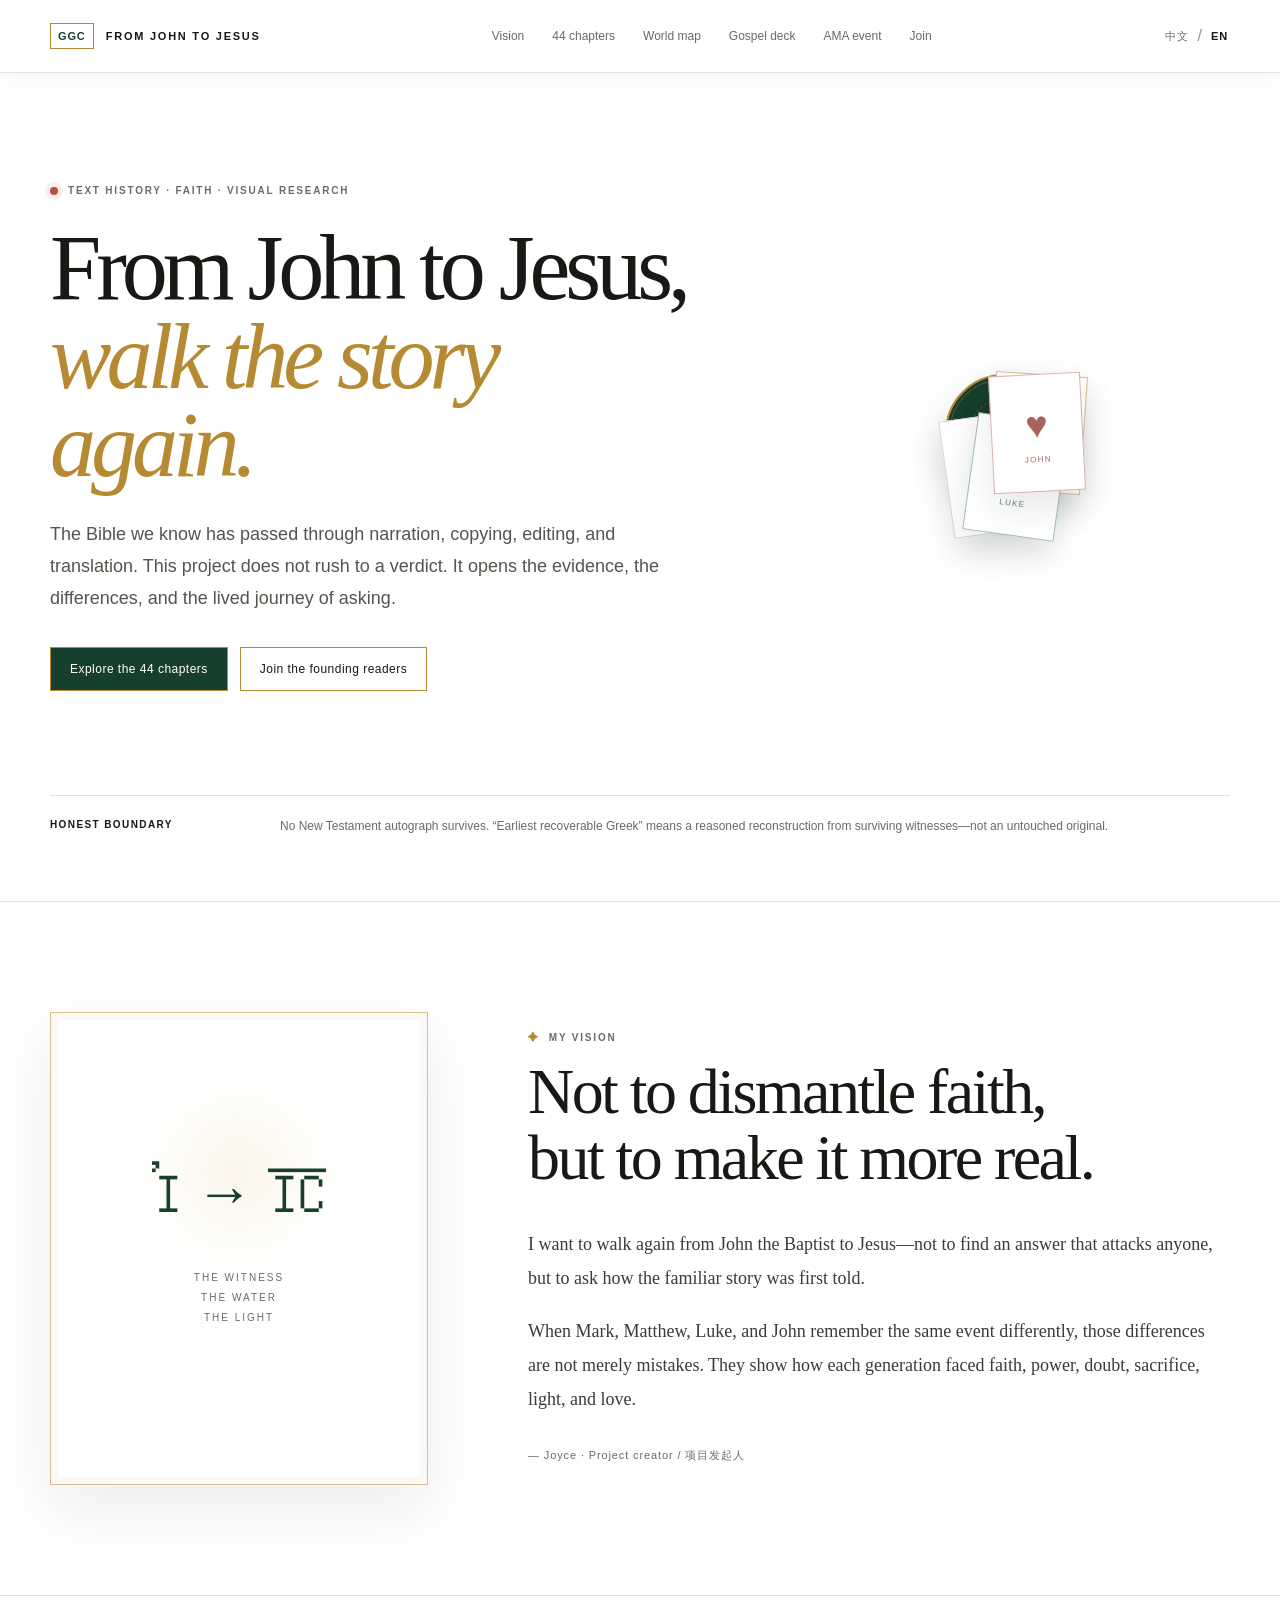
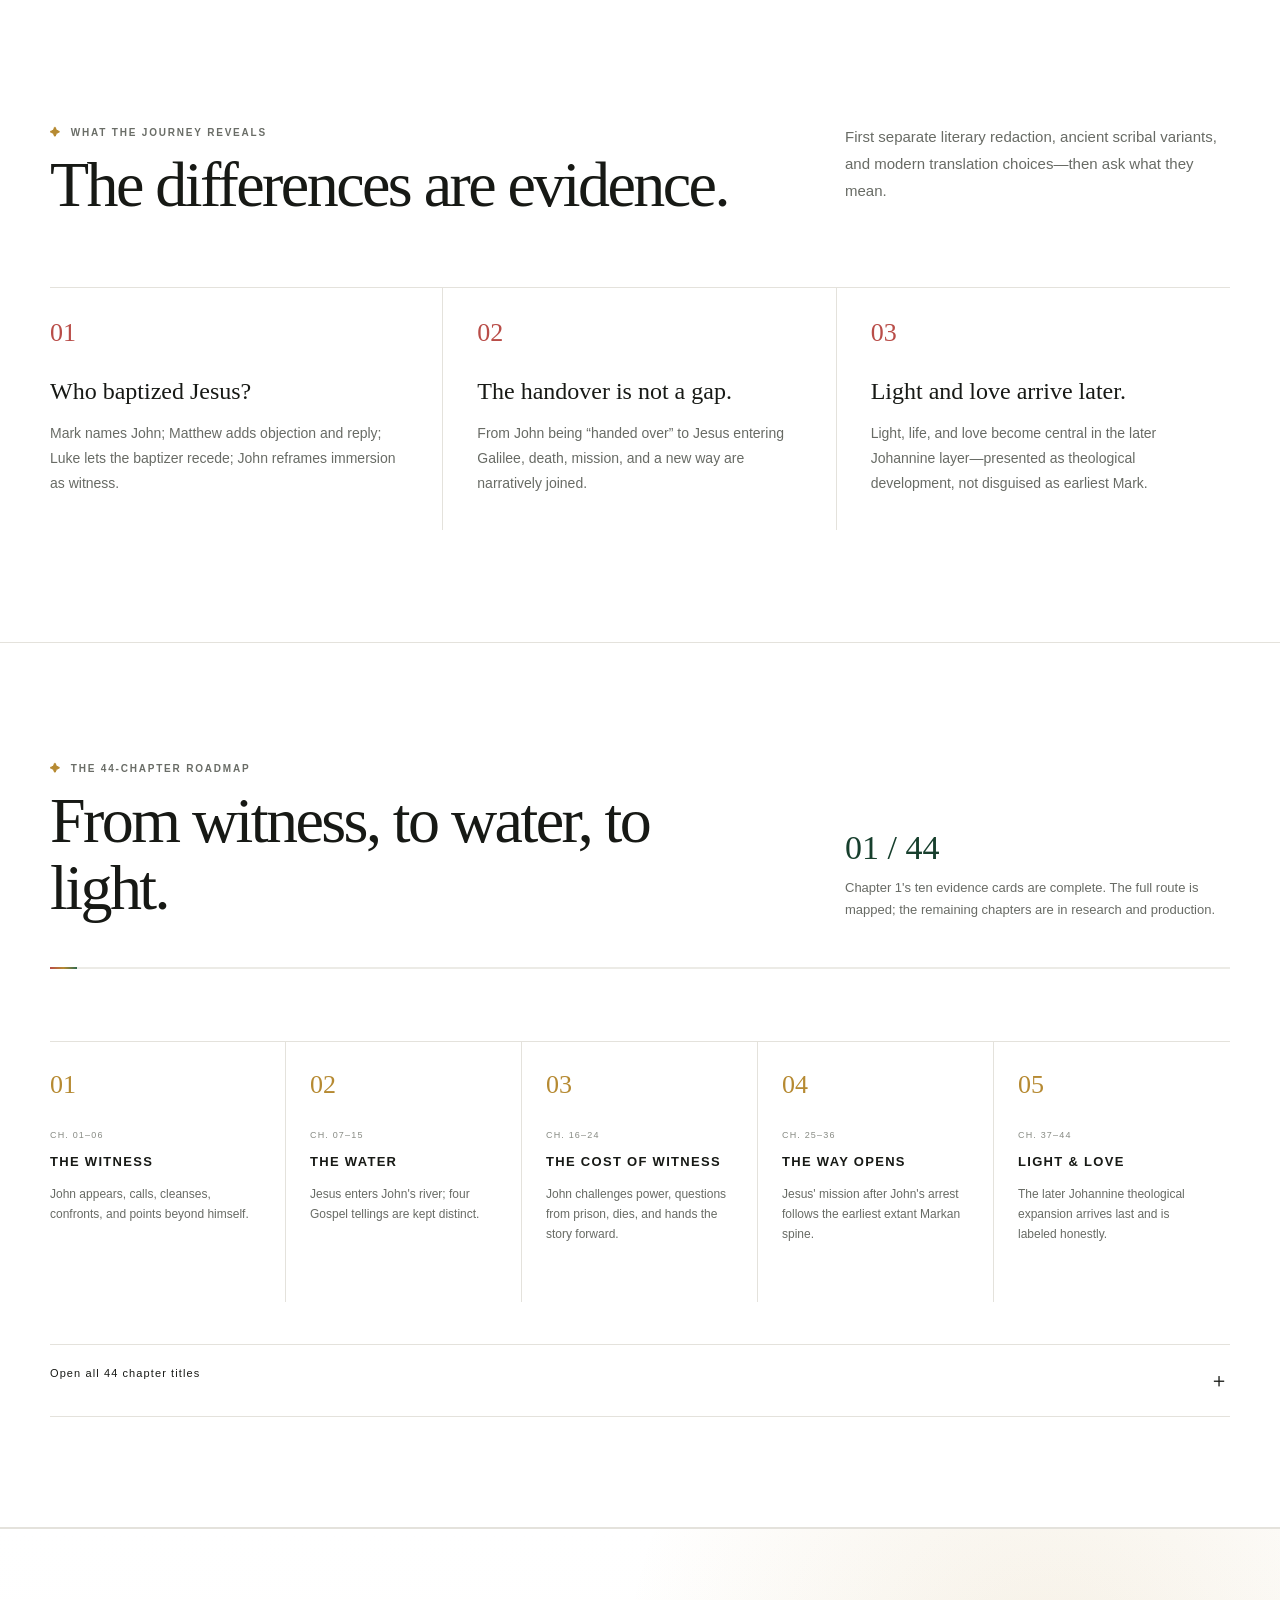
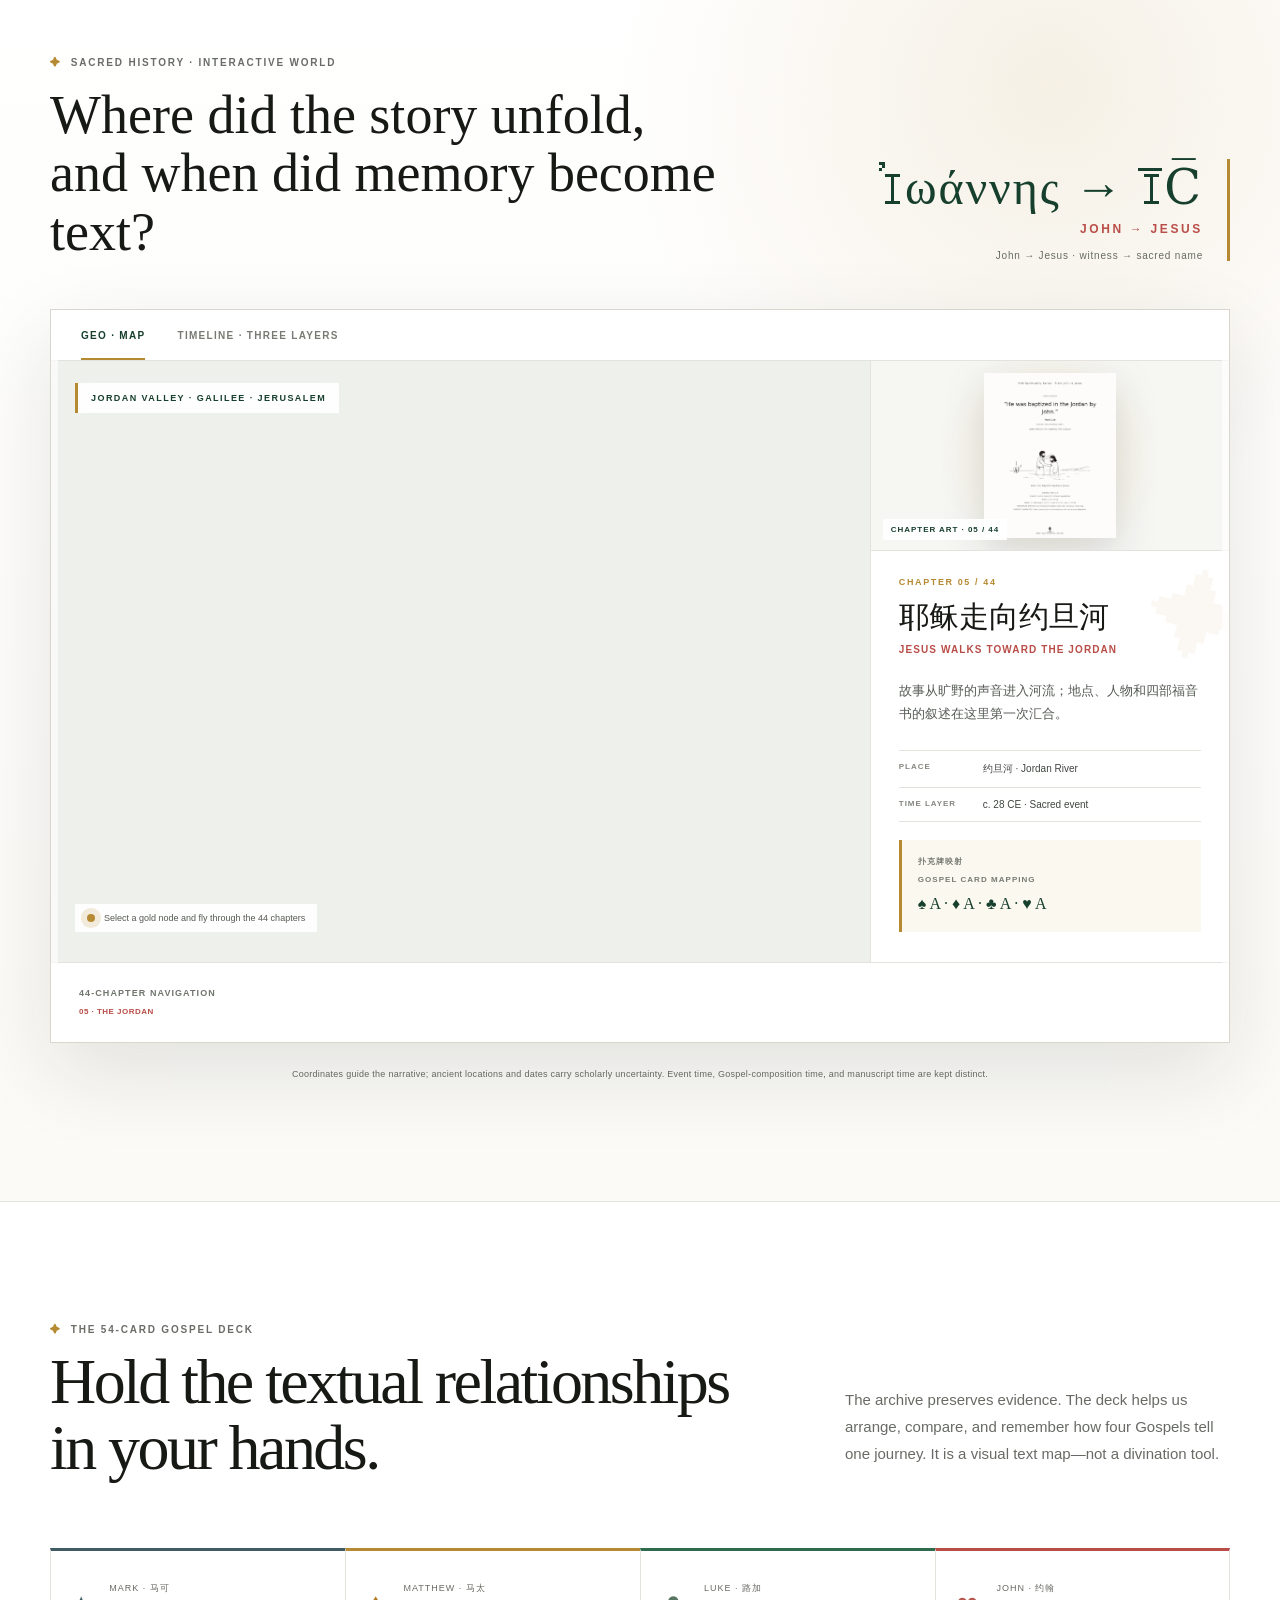
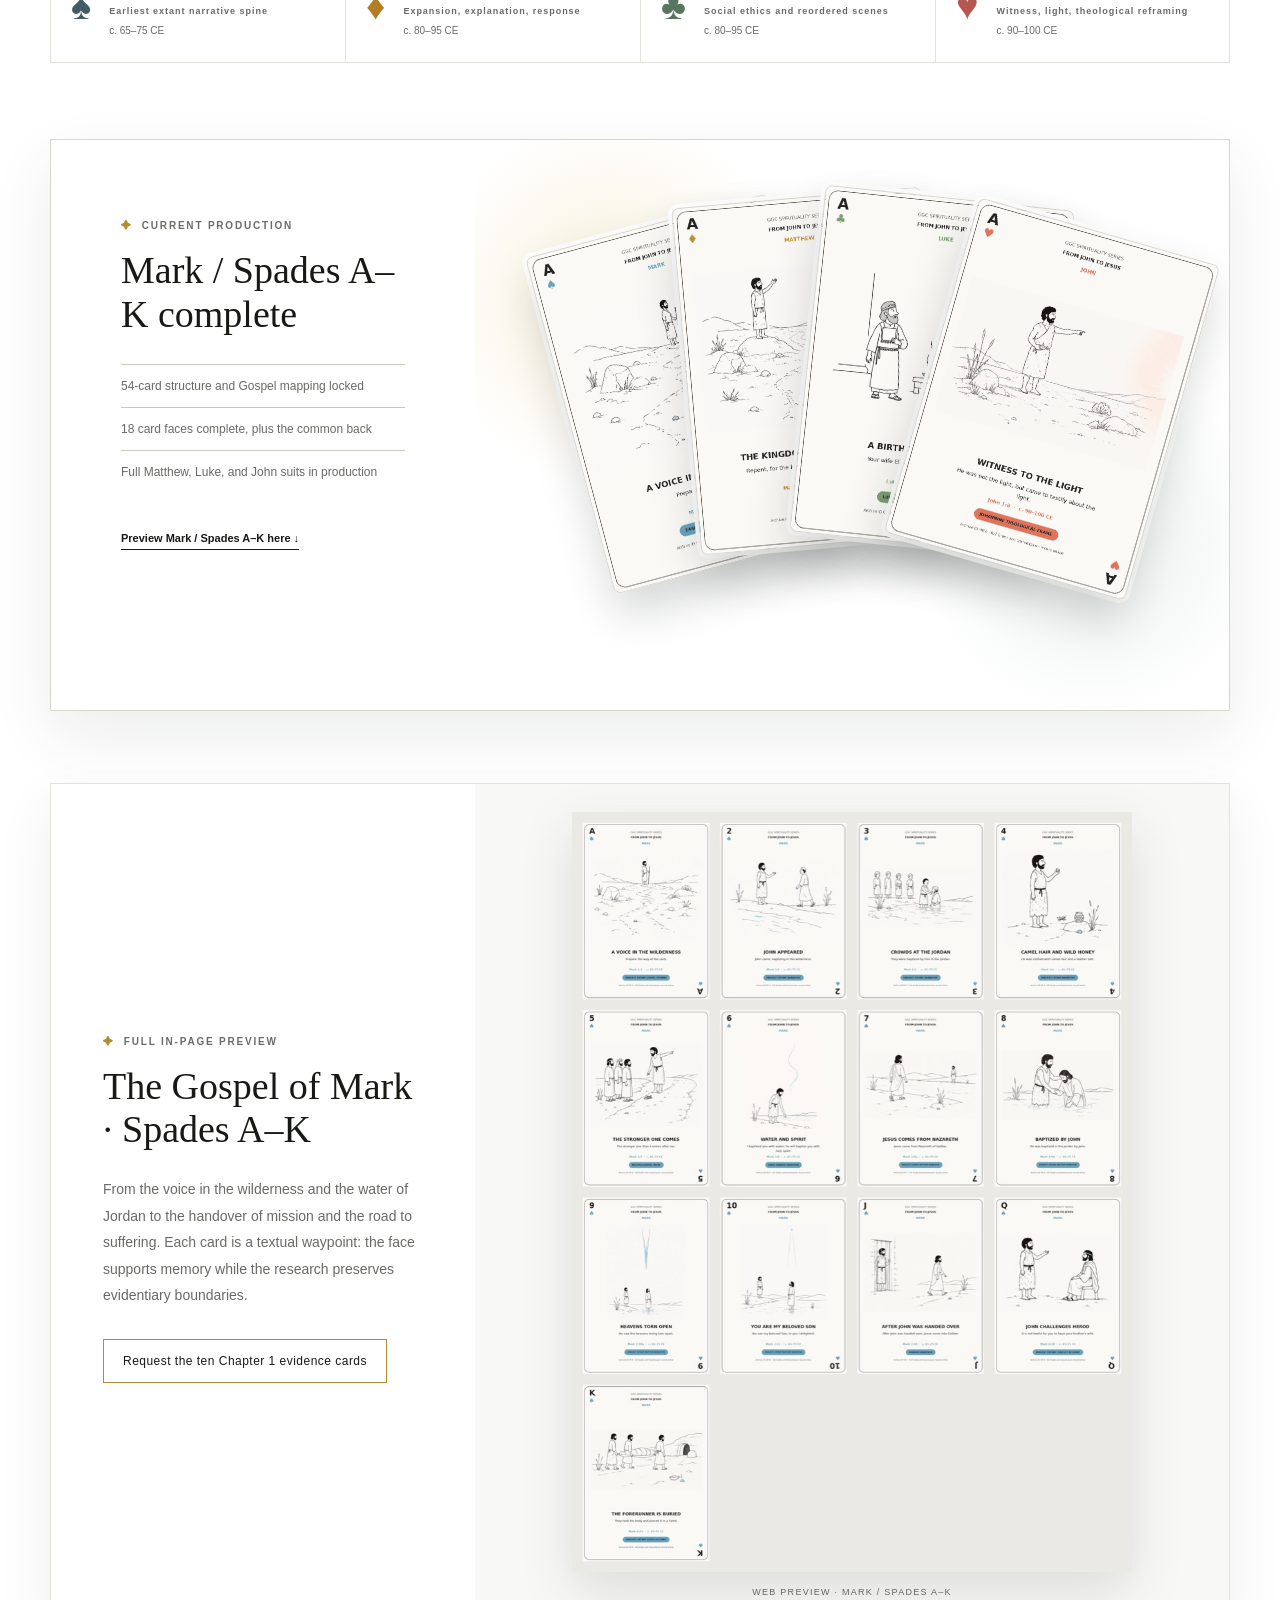
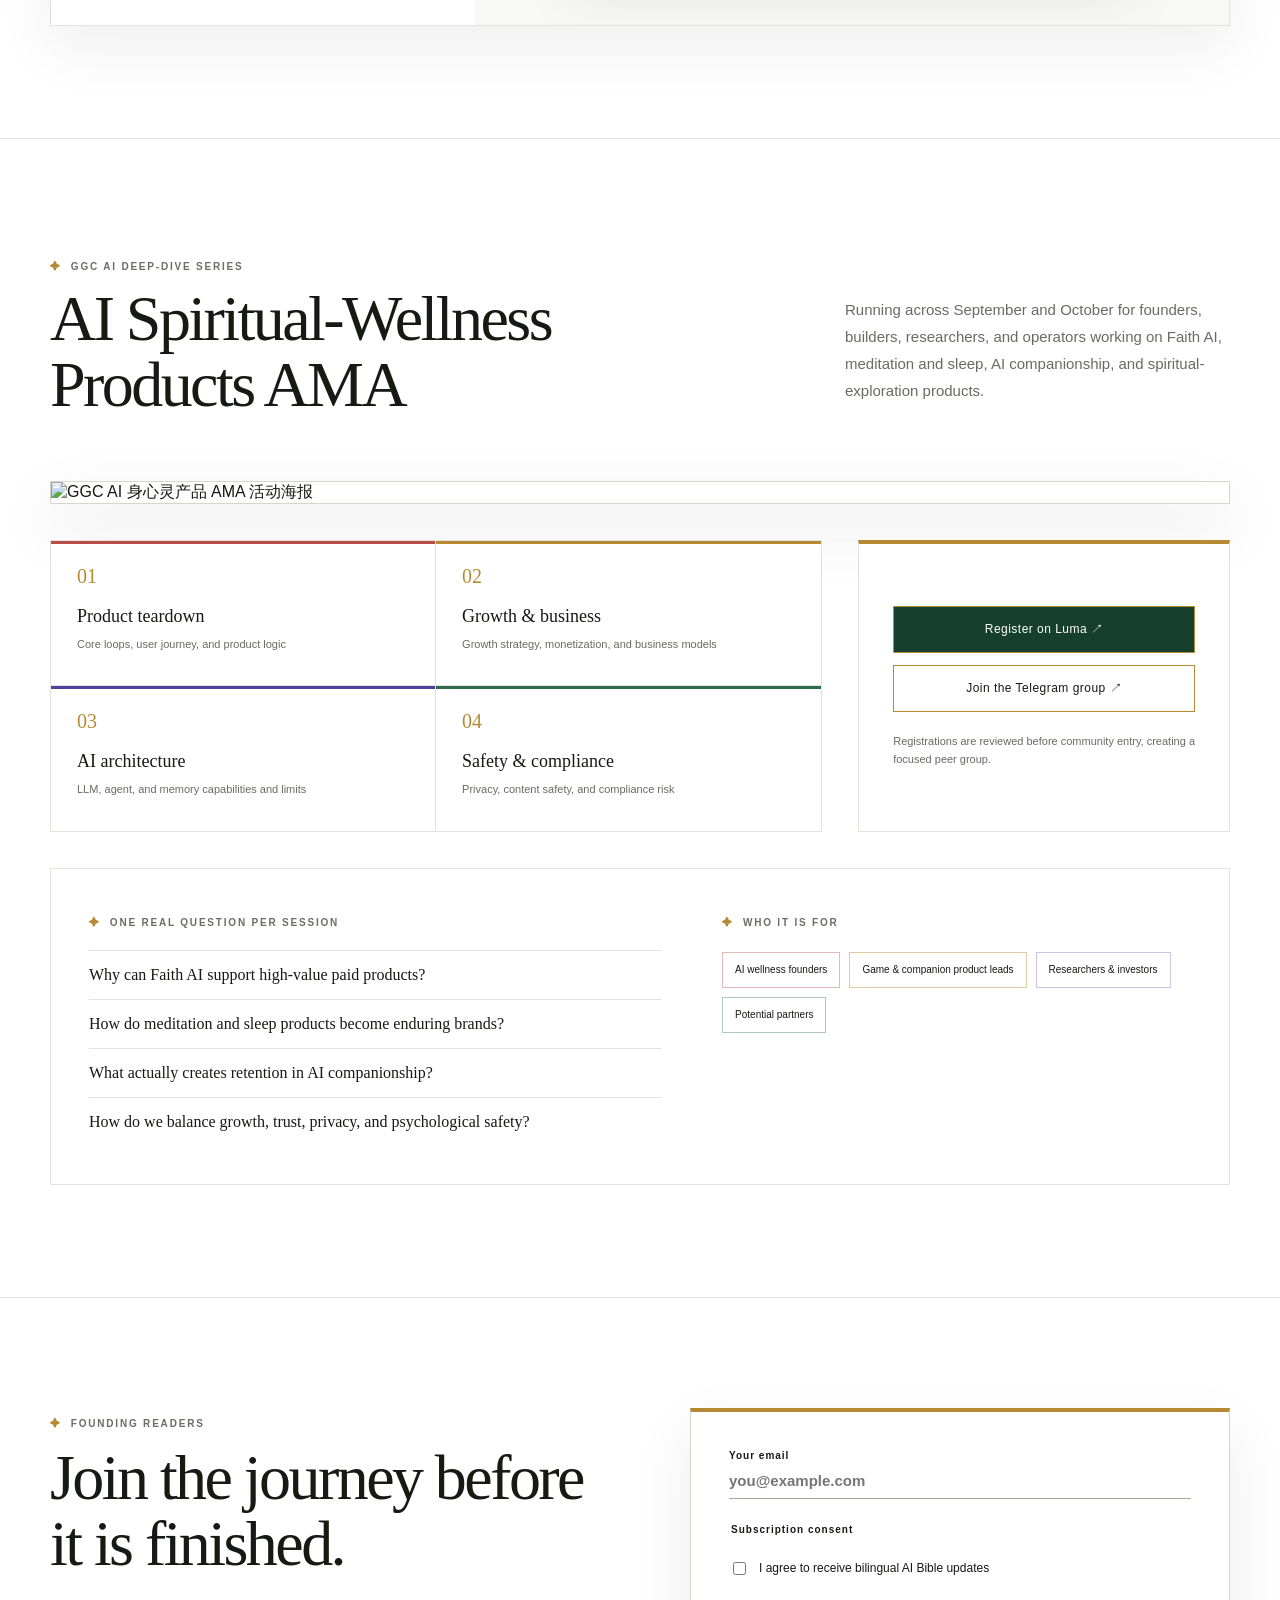
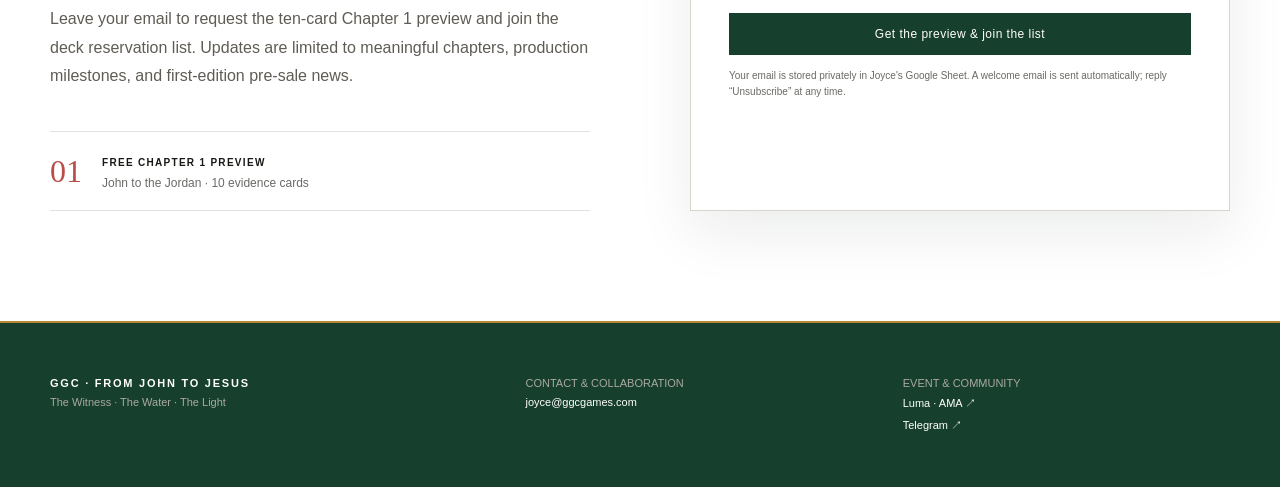
==== commit d1382425: "Add interactive sacred-history map and timeline" ====
--- a/index.html
+++ b/index.html
@@ -7,12 +7,12 @@
   <meta property="og:title" content="From John to Jesus · 从约翰到耶稣">
   <meta property="og:description" content="The Witness · The Water · The Light — 44 chapters, four Gospels, one evidence-led journey.">
   <meta property="og:image" content="https://bible.saga1001.com/assets/cards/spades-mark-contact-sheet.jpg">
-  <meta name="theme-color" content="#ffffff"><link rel="stylesheet" href="/styles.css"><link rel="icon" href="/favicon.svg"><script src="/script.js" defer></script>
+  <meta name="theme-color" content="#ffffff"><link rel="stylesheet" href="https://unpkg.com/maplibre-gl@6.6.0/dist/maplibre-gl.css"><link rel="stylesheet" href="/styles.css"><link rel="icon" href="/favicon.svg"><script src="/script.js" defer></script><script type="module" src="/worldview.js"></script>
 </head>
 <body>
   <header class="site-header"><nav class="shell nav" aria-label="Primary navigation">
     <a class="brand" href="#top"><span class="brand-mark">GGC</span><span>FROM JOHN TO JESUS</span></a>
-    <div class="nav-links"><a href="#vision"><span data-copy="zh">为什么做</span><span data-copy="en">Vision</span></a><a href="#journey"><span data-copy="zh">44章</span><span data-copy="en">44 chapters</span></a><a href="#deck"><span data-copy="zh">福音扑克</span><span data-copy="en">Gospel deck</span></a><a href="#ama"><span data-copy="zh">AMA活动</span><span data-copy="en">AMA event</span></a><a href="#join"><span data-copy="zh">加入</span><span data-copy="en">Join</span></a></div>
+    <div class="nav-links"><a href="#vision"><span data-copy="zh">为什么做</span><span data-copy="en">Vision</span></a><a href="#journey"><span data-copy="zh">44章</span><span data-copy="en">44 chapters</span></a><a href="#worldview"><span data-copy="zh">世界地图</span><span data-copy="en">World map</span></a><a href="#deck"><span data-copy="zh">福音扑克</span><span data-copy="en">Gospel deck</span></a><a href="#ama"><span data-copy="zh">AMA活动</span><span data-copy="en">AMA event</span></a><a href="#join"><span data-copy="zh">加入</span><span data-copy="en">Join</span></a></div>
     <div class="language-switch" role="group" aria-label="Language"><button type="button" data-set-lang="zh" aria-pressed="true">中文</button><span>/</span><button type="button" data-set-lang="en" aria-pressed="false">EN</button></div>
   </nav></header>
 
@@ -52,6 +52,40 @@
       <details class="chapter-index"><summary><span data-copy="zh">展开全部44章标题</span><span data-copy="en">Open all 44 chapter titles</span><i>＋</i></summary><ol id="chapter-list"></ol></details>
     </div></section>
 
+    <section class="worldview-section" id="worldview"><div class="shell">
+      <div class="worldview-heading">
+        <div><p class="section-kicker"><span data-copy="zh">神圣历史 · 互动世界观</span><span data-copy="en">SACRED HISTORY · INTERACTIVE WORLD</span></p><h2><span data-copy="zh">故事发生在哪里，<br>记忆又在何时成为文本？</span><span data-copy="en">Where did the story unfold,<br>and when did memory become text?</span></h2></div>
+        <div class="worldview-symbol"><strong>Ἰωάννης → Ι̅C̅</strong><span>JOHN → JESUS</span><small><span data-copy="zh">约翰 → 耶稣 · 见证 → 圣名</span><span data-copy="en">John → Jesus · witness → sacred name</span></small></div>
+      </div>
+      <div class="worldview-shell">
+        <div class="worldview-controls" role="tablist" aria-label="Sacred history views">
+          <button type="button" role="tab" aria-selected="true" data-world-view="geo"><span data-copy="zh">GEO · 地理地图</span><span data-copy="en">GEO · MAP</span></button>
+          <button type="button" role="tab" aria-selected="false" data-world-view="timeline"><span data-copy="zh">TIMELINE · 三层时间轴</span><span data-copy="en">TIMELINE · THREE LAYERS</span></button>
+        </div>
+        <div class="worldview-main">
+          <div class="worldview-canvas" data-world-panel="geo">
+            <div id="sacred-map" aria-label="Interactive map of the From John to Jesus journey"></div>
+            <div class="map-title"><span data-copy="zh">约旦河谷 · 加利利 · 耶路撒冷</span><span data-copy="en">JORDAN VALLEY · GALILEE · JERUSALEM</span></div>
+            <div class="map-legend"><i></i><span data-copy="zh">点击金色节点，沿44章飞行</span><span data-copy="en">Select a gold node and fly through the 44 chapters</span></div>
+          </div>
+          <div class="worldview-canvas timeline-canvas" data-world-panel="timeline" hidden>
+            <div class="timeline-lanes" id="sacred-timeline"></div>
+          </div>
+          <aside class="worldview-detail" aria-live="polite">
+            <div class="worldview-image-wrap"><img id="worldview-image" src="/from-john-to-jesus/season-01/batch-01-john-to-jordan/final/06-mark-baptism.png" alt="Mark baptism chapter preview"><span id="worldview-image-label">CHAPTER ART · 05 / 44</span></div>
+            <p class="worldview-chapter" id="worldview-chapter">CHAPTER 05 / 44</p>
+            <h3 id="worldview-title">耶稣走向约旦河</h3>
+            <p class="worldview-en" id="worldview-title-en">JESUS WALKS TOWARD THE JORDAN</p>
+            <p class="worldview-description" id="worldview-description">故事从旷野的声音进入河流；地点、人物和四部福音书的叙述在这里第一次汇合。</p>
+            <dl class="worldview-facts"><div><dt><span data-copy="zh">地点</span><span data-copy="en">PLACE</span></dt><dd id="worldview-place">约旦河 · Jordan River</dd></div><div><dt><span data-copy="zh">时间层</span><span data-copy="en">TIME LAYER</span></dt><dd id="worldview-time">c. 28 CE · Sacred event</dd></div></dl>
+            <div class="worldview-card-map"><span><span data-copy="zh">扑克牌映射</span><span data-copy="en">GOSPEL CARD MAPPING</span></span><strong id="worldview-card-map">♠ A · ♦ A · ♣ A · ♥ A</strong></div>
+          </aside>
+        </div>
+        <div class="chapter-orbit"><div class="chapter-orbit-label"><span data-copy="zh">44章导航</span><span data-copy="en">44-CHAPTER NAVIGATION</span><small id="worldview-selected-summary">05 · THE JORDAN</small></div><div class="chapter-orbit-grid" id="worldview-chapters" aria-label="44 chapter navigation"></div></div>
+      </div>
+      <p class="worldview-boundary"><span data-copy="zh">地图坐标用于叙事导航；古代地点与年代存在学术不确定性。事件时间、福音书形成时间与现存抄本时间被分别标注。</span><span data-copy="en">Coordinates guide the narrative; ancient locations and dates carry scholarly uncertainty. Event time, Gospel-composition time, and manuscript time are kept distinct.</span></p>
+    </div></section>
+
     <section class="deck-section shell" id="deck">
       <div class="section-heading"><div><p class="section-kicker"><span data-copy="zh">54张福音扑克</span><span data-copy="en">THE 54-CARD GOSPEL DECK</span></p><h2><span data-copy="zh">把文本关系拿在手中。</span><span data-copy="en">Hold the textual relationships in your hands.</span></h2></div><p data-copy="zh">研究档案保存证据，扑克牌帮助我们排列、比较和记住四部福音书如何讲述同一条道路。它是一套视觉文本地图，不是占卜工具。</p><p data-copy="en">The archive preserves evidence. The deck helps us arrange, compare, and remember how four Gospels tell one journey. It is a visual text map—not a divination tool.</p></div>
       <div class="mapping-grid">
--- a/styles.css
+++ b/styles.css
@@ -139,3 +139,69 @@
 .audience-tags>span:nth-child(1){border-color:rgba(185,77,72,.38)}.audience-tags>span:nth-child(2){border-color:rgba(182,138,50,.45)}.audience-tags>span:nth-child(3){border-color:rgba(81,64,160,.3)}.audience-tags>span:nth-child(4){border-color:rgba(47,106,79,.38)}
 @media(max-width:960px){.chapter-preview{grid-template-columns:1fr}.chapter-preview-copy{padding:48px}.ama-bottom{grid-template-columns:1fr}}
 @media(max-width:700px){.chapter-preview{margin-top:48px}.chapter-preview-copy{padding:34px 24px}.chapter-preview-copy h3{font-size:31px}.chapter-preview figure{padding:16px}.ama-section{padding:78px 0}.ama-poster{margin-top:40px}.ama-topics{grid-template-columns:1fr}.ama-topics article,.ama-topics article:nth-child(2n),.ama-topics article:nth-child(n+3){border-right:0;border-bottom:1px solid var(--line)}.ama-topics article:last-child{border-bottom:0}.ama-actions{padding:26px 22px}.ama-deep-dive{padding:28px 22px;grid-template-columns:1fr;gap:32px}}
+
+/* Sacred-history world map — free MapLibre/OpenFreeMap edition. */
+.worldview-section{padding:118px 0;background:radial-gradient(circle at 82% 12%,rgba(182,138,50,.12),transparent 28%),linear-gradient(180deg,#fff 0,#fbfaf6 100%);border-block:1px solid var(--line);overflow:hidden}
+.worldview-heading{display:grid;grid-template-columns:1.25fr .75fr;gap:70px;align-items:end;margin-bottom:48px}
+.worldview-heading h2{font-family:Georgia,"Noto Serif SC",serif;font-weight:400;font-size:54px;line-height:1.08;margin:18px 0 0}
+.worldview-symbol{text-align:right;border-right:3px solid var(--gold);padding-right:24px}
+.worldview-symbol strong{display:block;font-family:Georgia,"Times New Roman",serif;font-size:48px;font-weight:400;color:var(--deep);letter-spacing:.04em}
+.worldview-symbol>span{display:block;margin-top:7px;font-size:12px;letter-spacing:.22em;color:var(--coral);font-weight:700}
+.worldview-symbol small{display:block;margin-top:14px;font-size:10px;letter-spacing:.08em;color:var(--muted)}
+.worldview-shell{position:relative;border:1px solid #d9d6ce;background:#fff;box-shadow:0 30px 80px rgba(24,29,25,.11);overflow:hidden}
+.worldview-shell:before{content:"";position:absolute;inset:0;pointer-events:none;z-index:5;box-shadow:inset 0 0 0 7px rgba(255,255,255,.65)}
+.worldview-controls{display:flex;gap:32px;padding:0 30px;border-bottom:1px solid var(--line);background:rgba(255,255,255,.96)}
+.worldview-controls button{appearance:none;border:0;border-bottom:2px solid transparent;background:transparent;padding:20px 0 17px;color:#777b74;font-size:10px;font-weight:700;letter-spacing:.13em;cursor:pointer;transition:color .2s,border-color .2s}
+.worldview-controls button[aria-selected="true"]{color:var(--deep);border-bottom-color:var(--gold)}
+.worldview-main{display:grid;grid-template-columns:minmax(0,1.55fr) minmax(300px,.68fr);min-height:600px}
+.worldview-canvas{position:relative;min-width:0;background:#eef0eb}
+.worldview-canvas[hidden]{display:none}
+#sacred-map{position:absolute;inset:0;min-height:600px;background:#eef0eb}
+#sacred-map .maplibregl-canvas{filter:saturate(.58) sepia(.08) contrast(.95)}
+#sacred-map .maplibregl-ctrl-attrib{font-size:9px;background:rgba(255,255,255,.84)}
+#sacred-map .maplibregl-ctrl-attrib a{color:#4c514b}
+#sacred-map .maplibregl-ctrl-group{border-radius:0;box-shadow:0 8px 24px rgba(24,29,25,.12)}
+.map-title{position:absolute;left:24px;top:22px;z-index:2;padding:10px 13px;background:rgba(255,255,255,.88);backdrop-filter:blur(10px);border-left:3px solid var(--gold);font-size:9px;font-weight:700;letter-spacing:.16em;color:var(--deep)}
+.map-legend{position:absolute;left:24px;bottom:30px;z-index:2;display:flex;align-items:center;gap:9px;padding:9px 12px;background:rgba(255,255,255,.88);backdrop-filter:blur(10px);font-size:9px;color:#555a53}
+.map-legend i{width:8px;height:8px;border-radius:50%;background:var(--gold);box-shadow:0 0 0 6px rgba(182,138,50,.17);animation:sacred-pulse 2.2s infinite}
+.sacred-map-marker{position:relative;width:42px;height:42px;border-radius:50%;border:1px solid #9e7625;background:#fff;color:var(--deep);box-shadow:0 8px 20px rgba(24,29,25,.22),0 0 0 7px rgba(182,138,50,.12);cursor:pointer;transition:transform .25s,background .25s,color .25s,box-shadow .25s;font-family:Georgia,serif}
+.sacred-map-marker>span{font-size:13px}
+.sacred-map-marker>small{position:absolute;left:50%;top:48px;transform:translateX(-50%);width:max-content;max-width:150px;padding:5px 7px;background:rgba(255,255,255,.91);color:#3f443e;font-family:Arial,sans-serif;font-size:8px;letter-spacing:.08em;line-height:1.25;opacity:0;transition:opacity .2s;pointer-events:none}
+.sacred-map-marker:hover,.sacred-map-marker:focus-visible,.sacred-map-marker.is-active{transform:scale(1.12);background:var(--coral);color:#fff;box-shadow:0 10px 28px rgba(185,77,72,.28),0 0 0 10px rgba(182,138,50,.14)}
+.sacred-map-marker:hover small,.sacred-map-marker:focus-visible small,.sacred-map-marker.is-active small{opacity:1}
+.worldview-detail{position:relative;padding:26px 28px 30px;border-left:1px solid var(--line);background:#fff;display:flex;flex-direction:column;overflow:hidden}
+.worldview-detail:before{content:"✦";position:absolute;right:-15px;top:205px;font-family:Georgia,serif;font-size:96px;color:rgba(182,138,50,.06);transform:rotate(14deg)}
+.worldview-image-wrap{position:relative;height:190px;margin:-26px -28px 26px;overflow:hidden;background:radial-gradient(circle at center,rgba(242,229,190,.5),transparent 55%),#f6f6f3;border-bottom:1px solid var(--line)}
+.worldview-image-wrap img{width:100%;height:100%;object-fit:contain;padding:12px;filter:drop-shadow(0 14px 20px rgba(24,29,25,.14));transition:opacity .35s,transform .55s}
+.worldview-image-wrap:hover img{transform:scale(1.035)}
+.worldview-image-wrap span{position:absolute;left:12px;bottom:10px;padding:6px 8px;background:rgba(255,255,255,.92);font-size:8px;font-weight:700;letter-spacing:.12em;color:var(--deep)}
+.worldview-chapter{font-size:9px;letter-spacing:.18em;font-weight:700;color:var(--gold);margin:0 0 13px}
+.worldview-detail h3{font-family:Georgia,"Noto Serif SC",serif;font-size:30px;font-weight:400;line-height:1.15;margin:0 0 8px;position:relative}
+.worldview-en{font-size:10px;line-height:1.45;letter-spacing:.11em;font-weight:700;color:var(--coral);margin:0 0 22px}
+.worldview-description{font-family:Georgia,"Noto Serif SC",serif;font-size:13px;line-height:1.8;color:#555a54;margin:0 0 24px}
+.worldview-facts{margin:auto 0 0;border-top:1px solid var(--line)}
+.worldview-facts>div{display:grid;grid-template-columns:72px 1fr;gap:12px;padding:11px 0;border-bottom:1px solid var(--line)}
+.worldview-facts dt{font-size:8px;letter-spacing:.12em;font-weight:700;color:#848880}.worldview-facts dd{margin:0;font-size:10px;color:#414640}
+.worldview-card-map{margin-top:18px;padding:16px;background:#fbf8ef;border-left:3px solid var(--gold)}
+.worldview-card-map span{display:block;font-size:8px;letter-spacing:.13em;font-weight:700;color:#777b74;margin-bottom:8px}.worldview-card-map strong{display:block;font-family:Georgia,serif;font-size:16px;font-weight:400;color:var(--deep);line-height:1.5}
+.timeline-canvas{padding:28px;background:radial-gradient(circle at 15% 12%,rgba(182,138,50,.1),transparent 24%),#fbfbf8}
+.timeline-lanes{display:flex;flex-direction:column;gap:28px}
+.timeline-lane{display:grid;grid-template-columns:132px 1fr;gap:18px}
+.timeline-lane header{padding-top:13px;border-top:2px solid var(--gold)}
+.timeline-lane header span{display:block;font-family:Georgia,"Noto Serif SC",serif;font-size:15px;line-height:1.35}.timeline-lane header small{display:block;margin-top:7px;font-size:8px;line-height:1.5;letter-spacing:.1em;color:var(--muted)}
+.timeline-lane>div{border-top:1px solid var(--line)}
+.sacred-event{width:100%;display:grid;grid-template-columns:78px 1fr 20px;gap:12px;align-items:center;text-align:left;border:0;border-bottom:1px solid var(--line);background:transparent;padding:12px 4px;cursor:pointer;color:var(--ink);transition:background .2s,padding .2s}
+.sacred-event:hover,.sacred-event[aria-pressed="true"]{background:#fff;padding-left:12px;box-shadow:inset 3px 0 var(--coral)}
+.sacred-event time{font-size:9px;font-weight:700;color:var(--gold)}
+.sacred-event b{display:block;font-family:Georgia,"Noto Serif SC",serif;font-size:13px;font-weight:400}.sacred-event em{display:block;margin-top:3px;font-style:normal;font-size:8px;font-weight:700;letter-spacing:.08em;color:#70756e}.sacred-event small{display:block;margin-top:5px;font-size:8px;color:#898d86}.sacred-event i{font-style:normal;font-size:15px;color:var(--gold);transition:transform .25s}.sacred-event[aria-pressed="true"] i{transform:rotate(45deg);color:var(--coral)}
+.chapter-orbit{display:grid;grid-template-columns:150px 1fr;gap:22px;padding:25px 28px;border-top:1px solid var(--line);background:#fff}
+.chapter-orbit-label{font-size:9px;font-weight:700;letter-spacing:.12em;color:#70756e}.chapter-orbit-label small{display:block;margin-top:8px;color:var(--coral);font-size:8px;line-height:1.45;letter-spacing:.06em}
+.chapter-orbit-grid{display:grid;grid-template-columns:repeat(22,minmax(24px,1fr));gap:5px}
+.chapter-orbit-grid button{min-height:29px;padding:0;border:0;background:#f4f3ef;color:#72766f;font-size:8px;font-weight:700;cursor:pointer;transition:transform .18s,background .18s,color .18s,box-shadow .18s}
+.chapter-orbit-grid button:nth-child(-n+6){box-shadow:inset 0 2px var(--gold)}.chapter-orbit-grid button:nth-child(n+7):nth-child(-n+15){box-shadow:inset 0 2px #6a8896}.chapter-orbit-grid button:nth-child(n+16):nth-child(-n+24){box-shadow:inset 0 2px var(--coral)}.chapter-orbit-grid button:nth-child(n+25):nth-child(-n+36){box-shadow:inset 0 2px var(--sage)}.chapter-orbit-grid button:nth-child(n+37){box-shadow:inset 0 2px #966568}
+.chapter-orbit-grid button:hover,.chapter-orbit-grid button[aria-pressed="true"]{transform:translateY(-2px);background:var(--deep);color:#fff;box-shadow:0 7px 14px rgba(23,63,45,.18)}
+.worldview-boundary{max-width:850px;margin:24px auto 0;text-align:center;font-size:9px;line-height:1.7;color:var(--muted);letter-spacing:.03em}
+@keyframes sacred-pulse{0%,100%{box-shadow:0 0 0 4px rgba(182,138,50,.17)}50%{box-shadow:0 0 0 12px rgba(182,138,50,0)}}
+@media(max-width:1050px){.worldview-main{grid-template-columns:minmax(0,1.3fr) minmax(280px,.7fr)}.chapter-orbit-grid{grid-template-columns:repeat(11,minmax(24px,1fr))}}
+@media(max-width:820px){.worldview-section{padding:86px 0}.worldview-heading{grid-template-columns:1fr;gap:30px}.worldview-heading h2{font-size:43px}.worldview-symbol{text-align:left;border-right:0;border-left:3px solid var(--gold);padding:0 0 0 18px}.worldview-symbol strong{font-size:38px}.worldview-main{grid-template-columns:1fr}.worldview-canvas,#sacred-map{position:relative;min-height:500px}.worldview-detail{border-left:0;border-top:1px solid var(--line)}.worldview-image-wrap{height:230px}.chapter-orbit{grid-template-columns:1fr}.timeline-canvas{padding:22px}}
+@media(max-width:560px){.worldview-heading h2{font-size:36px}.worldview-symbol strong{font-size:32px}.worldview-controls{padding:0 18px;gap:18px}.worldview-controls button{font-size:8px}.worldview-canvas,#sacred-map{min-height:440px}.map-title{left:14px;top:14px}.map-legend{left:14px;right:14px;bottom:30px}.worldview-detail{padding:24px 20px}.worldview-image-wrap{margin:-24px -20px 24px;height:210px}.timeline-canvas{padding:16px}.timeline-lane{grid-template-columns:1fr;gap:8px}.timeline-lane header{display:flex;justify-content:space-between;gap:14px;align-items:baseline}.sacred-event{grid-template-columns:70px 1fr 18px}.chapter-orbit{padding:22px 18px}.chapter-orbit-grid{grid-template-columns:repeat(8,minmax(25px,1fr));gap:5px}.chapter-orbit-grid button{min-height:32px}}
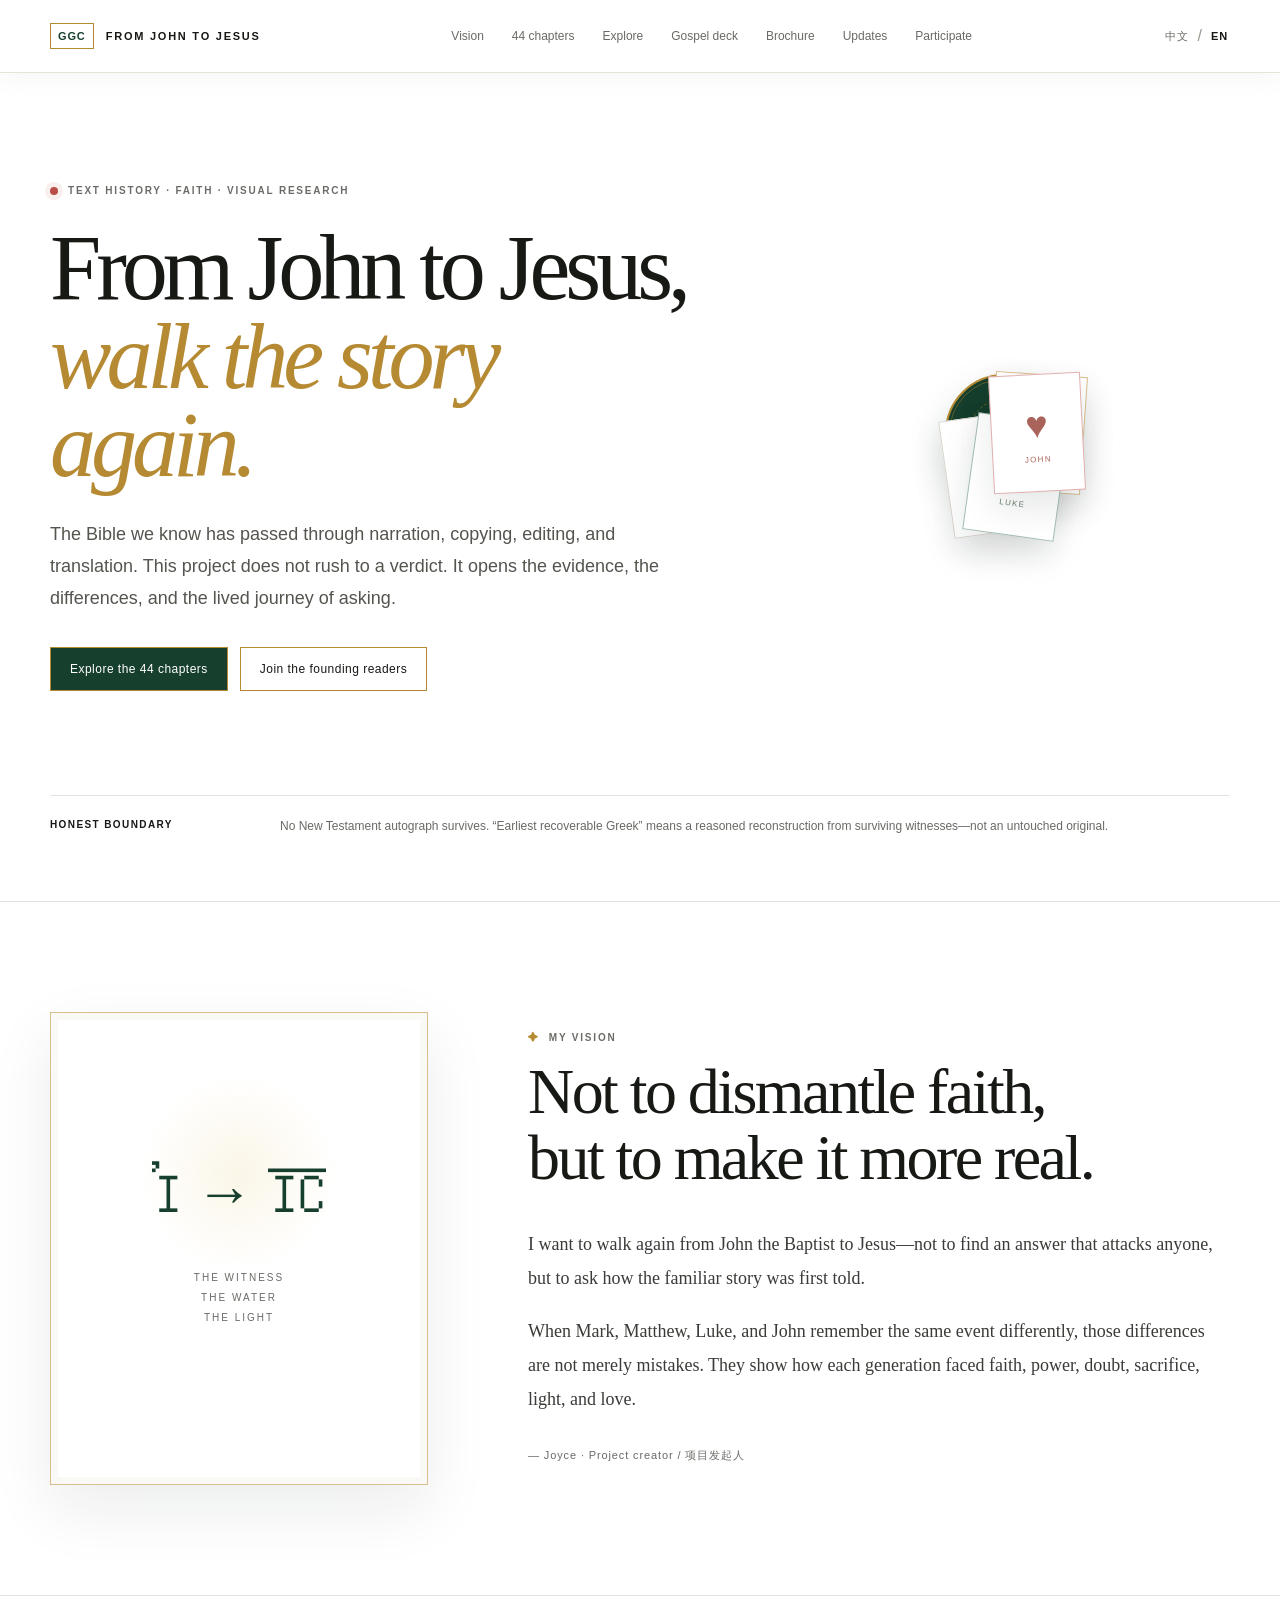
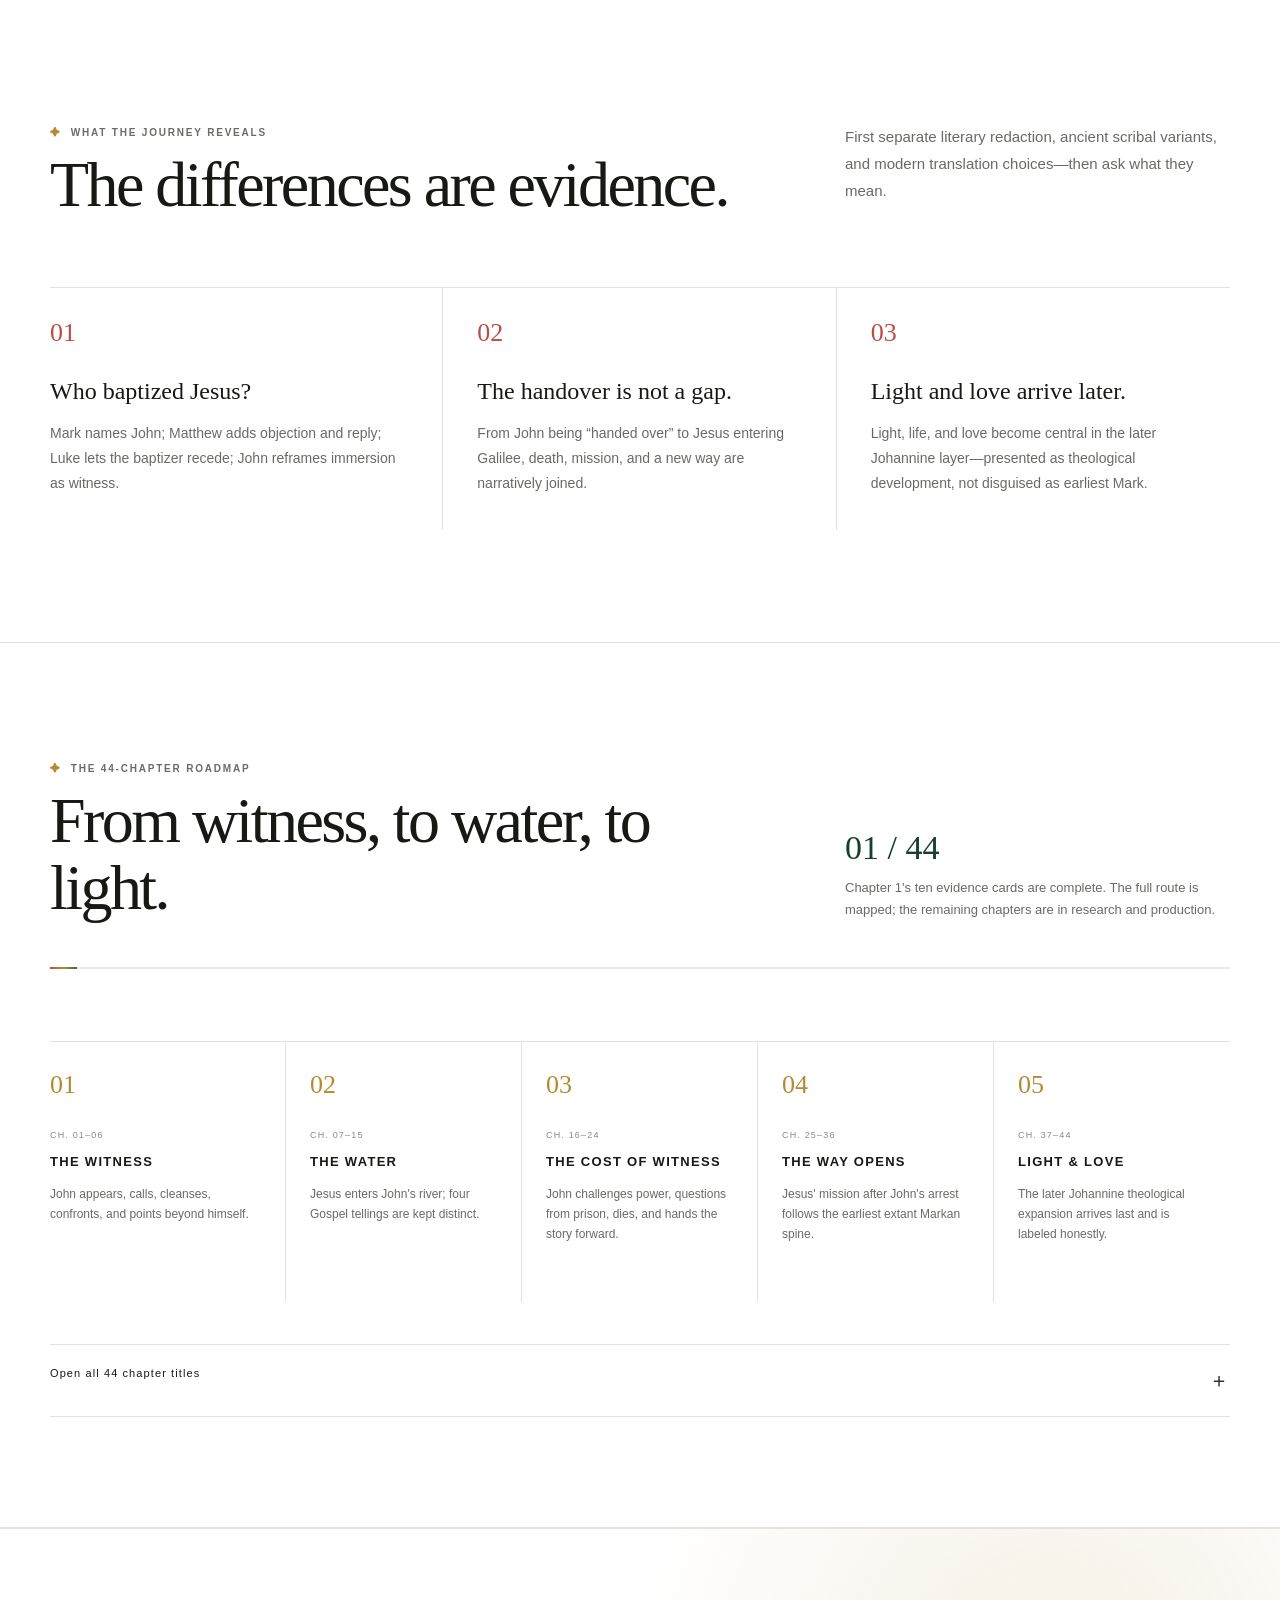
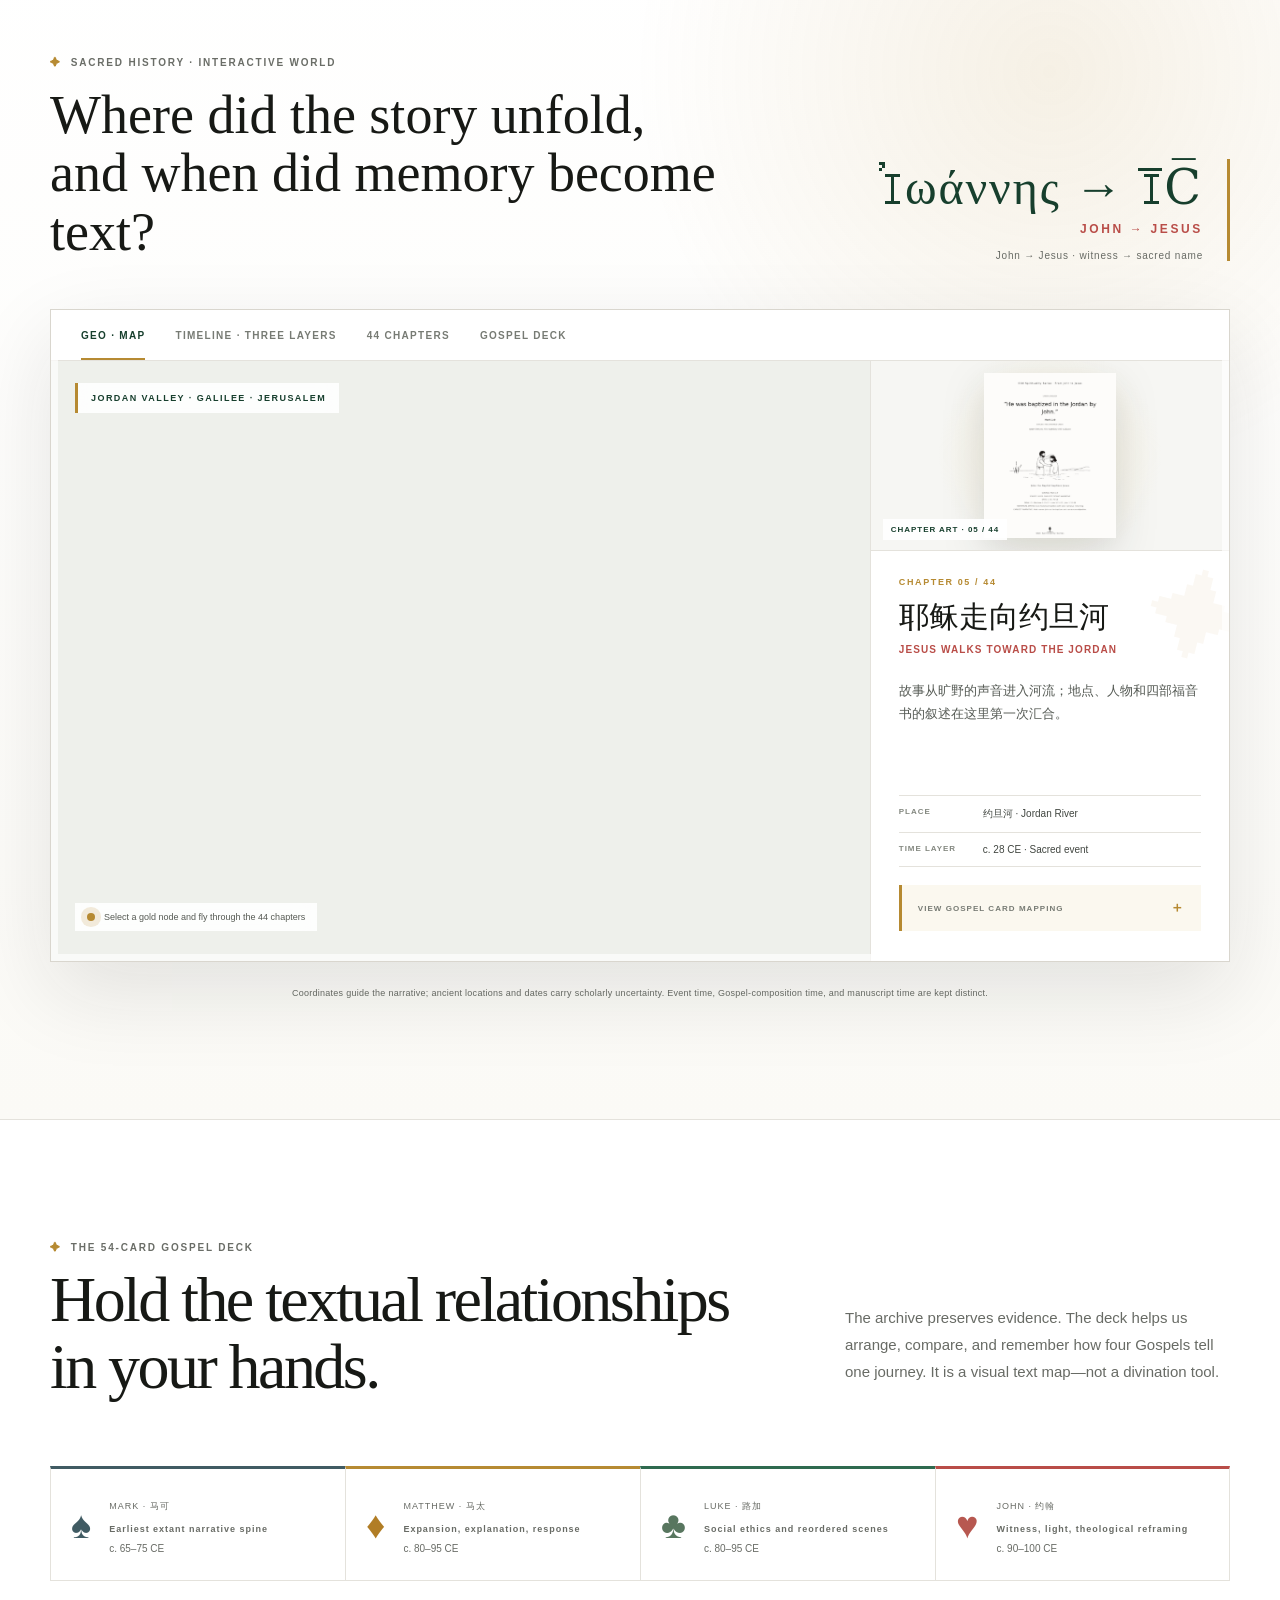
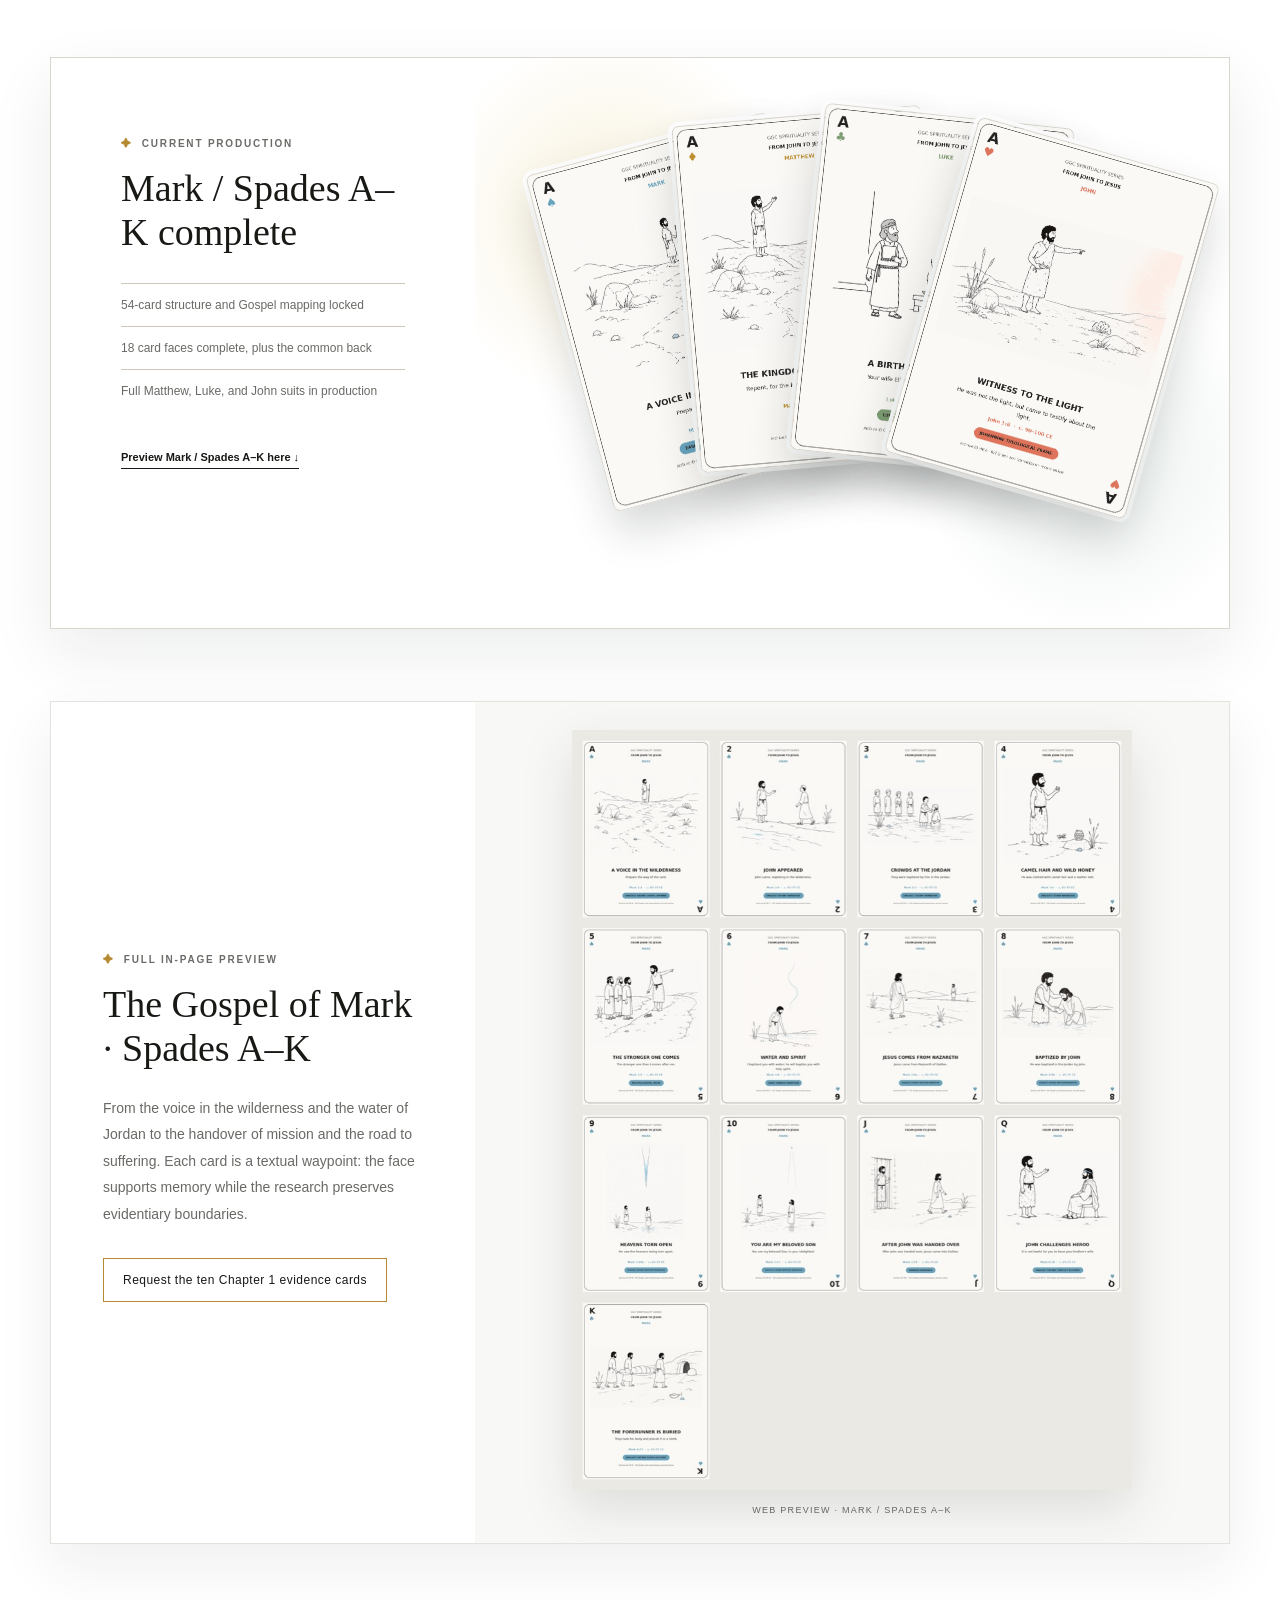
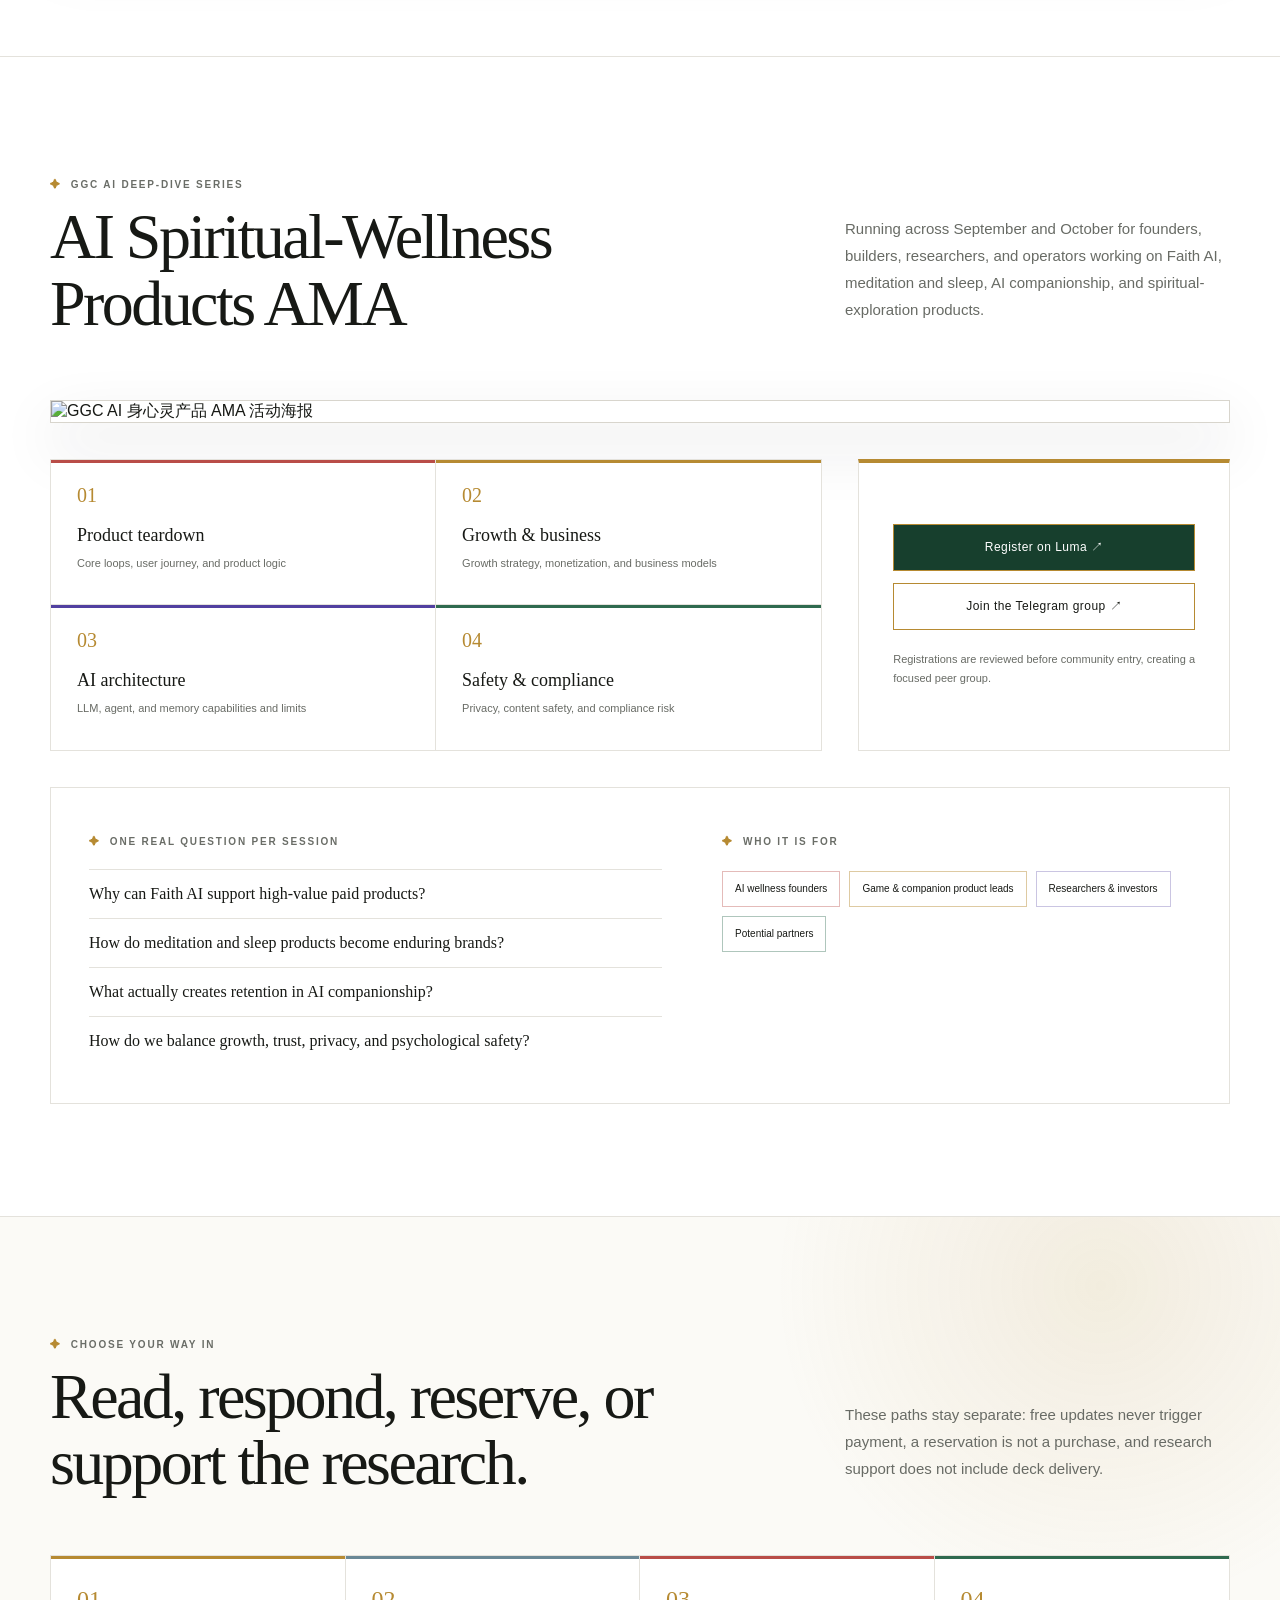
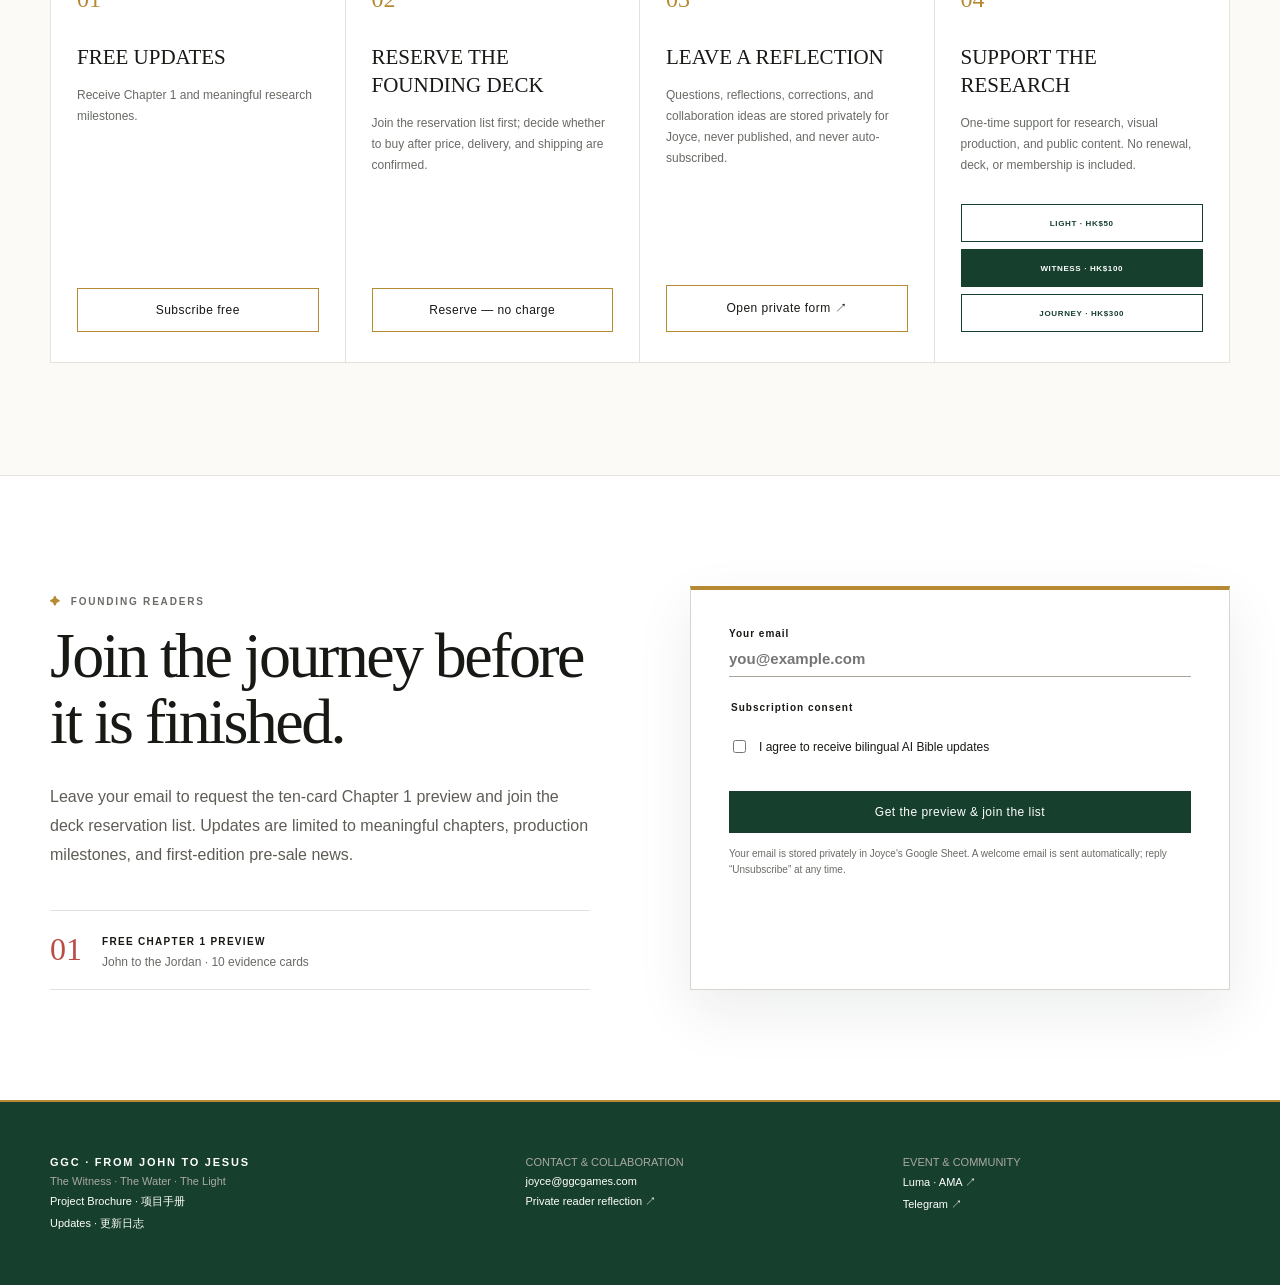
==== commit f789d8b9: "Publish reader pathways, brochure, and update log" ====
--- a/index.html
+++ b/index.html
@@ -12,7 +12,7 @@
 <body>
   <header class="site-header"><nav class="shell nav" aria-label="Primary navigation">
     <a class="brand" href="#top"><span class="brand-mark">GGC</span><span>FROM JOHN TO JESUS</span></a>
-    <div class="nav-links"><a href="#vision"><span data-copy="zh">为什么做</span><span data-copy="en">Vision</span></a><a href="#journey"><span data-copy="zh">44章</span><span data-copy="en">44 chapters</span></a><a href="#worldview"><span data-copy="zh">世界地图</span><span data-copy="en">World map</span></a><a href="#deck"><span data-copy="zh">福音扑克</span><span data-copy="en">Gospel deck</span></a><a href="#ama"><span data-copy="zh">AMA活动</span><span data-copy="en">AMA event</span></a><a href="#join"><span data-copy="zh">加入</span><span data-copy="en">Join</span></a></div>
+    <div class="nav-links"><a href="#vision"><span data-copy="zh">为什么做</span><span data-copy="en">Vision</span></a><a href="#journey"><span data-copy="zh">44章</span><span data-copy="en">44 chapters</span></a><a href="#worldview"><span data-copy="zh">互动世界观</span><span data-copy="en">Explore</span></a><a href="#deck"><span data-copy="zh">福音扑克</span><span data-copy="en">Gospel deck</span></a><a href="/brochure.html">Brochure</a><a href="/updates.html"><span data-copy="zh">更新</span><span data-copy="en">Updates</span></a><a href="#participate"><span data-copy="zh">参与</span><span data-copy="en">Participate</span></a></div>
     <div class="language-switch" role="group" aria-label="Language"><button type="button" data-set-lang="zh" aria-pressed="true">中文</button><span>/</span><button type="button" data-set-lang="en" aria-pressed="false">EN</button></div>
   </nav></header>
 
@@ -61,6 +61,8 @@
         <div class="worldview-controls" role="tablist" aria-label="Sacred history views">
           <button type="button" role="tab" aria-selected="true" data-world-view="geo"><span data-copy="zh">GEO · 地理地图</span><span data-copy="en">GEO · MAP</span></button>
           <button type="button" role="tab" aria-selected="false" data-world-view="timeline"><span data-copy="zh">TIMELINE · 三层时间轴</span><span data-copy="en">TIMELINE · THREE LAYERS</span></button>
+          <button type="button" role="tab" aria-selected="false" data-world-view="chapters"><span data-copy="zh">44 CHAPTERS · 章节</span><span data-copy="en">44 CHAPTERS</span></button>
+          <button type="button" role="tab" aria-selected="false" data-world-view="cards"><span data-copy="zh">GOSPEL DECK · 扑克</span><span data-copy="en">GOSPEL DECK</span></button>
         </div>
         <div class="worldview-main">
           <div class="worldview-canvas" data-world-panel="geo">
@@ -71,6 +73,14 @@
           <div class="worldview-canvas timeline-canvas" data-world-panel="timeline" hidden>
             <div class="timeline-lanes" id="sacred-timeline"></div>
           </div>
+          <div class="worldview-canvas chapter-library-canvas" data-world-panel="chapters" hidden>
+            <div class="panel-intro"><p class="section-kicker"><span data-copy="zh">内容主线</span><span data-copy="en">THE CONTENT SPINE</span></p><h3><span data-copy="zh">44章始终是完整旅程。</span><span data-copy="en">The 44 chapters remain the complete journey.</span></h3><p><span data-copy="zh">章节图尚未完成时，以“研究中”封面标注；扑克牌不会替代章节内容。</span><span data-copy="en">When chapter art is not ready, a clear “In Research” cover is shown. Playing cards never replace chapter content.</span></p></div>
+            <div class="chapter-library" id="worldview-chapters" aria-label="44 chapter navigation"></div>
+          </div>
+          <div class="worldview-canvas deck-world-canvas" data-world-panel="cards" hidden>
+            <div class="panel-intro"><p class="section-kicker"><span data-copy="zh">辅助映射层</span><span data-copy="en">A SECONDARY MAPPING LAYER</span></p><h3><span data-copy="zh">54张牌帮助比较，不取代44章。</span><span data-copy="en">54 cards support comparison; they do not replace 44 chapters.</span></h3><p><span data-copy="zh">一章可以连接多张牌，一张牌也可能汇总多个章节。四种花色分别保存四部福音书的叙事声音。</span><span data-copy="en">One chapter may connect to several cards, and one card may synthesize several chapters. Each suit preserves one Gospel voice.</span></p></div>
+            <div class="deck-world-grid" id="worldview-deck"></div>
+          </div>
           <aside class="worldview-detail" aria-live="polite">
             <div class="worldview-image-wrap"><img id="worldview-image" src="/from-john-to-jesus/season-01/batch-01-john-to-jordan/final/06-mark-baptism.png" alt="Mark baptism chapter preview"><span id="worldview-image-label">CHAPTER ART · 05 / 44</span></div>
             <p class="worldview-chapter" id="worldview-chapter">CHAPTER 05 / 44</p>
@@ -78,10 +88,9 @@
             <p class="worldview-en" id="worldview-title-en">JESUS WALKS TOWARD THE JORDAN</p>
             <p class="worldview-description" id="worldview-description">故事从旷野的声音进入河流；地点、人物和四部福音书的叙述在这里第一次汇合。</p>
             <dl class="worldview-facts"><div><dt><span data-copy="zh">地点</span><span data-copy="en">PLACE</span></dt><dd id="worldview-place">约旦河 · Jordan River</dd></div><div><dt><span data-copy="zh">时间层</span><span data-copy="en">TIME LAYER</span></dt><dd id="worldview-time">c. 28 CE · Sacred event</dd></div></dl>
-            <div class="worldview-card-map"><span><span data-copy="zh">扑克牌映射</span><span data-copy="en">GOSPEL CARD MAPPING</span></span><strong id="worldview-card-map">♠ A · ♦ A · ♣ A · ♥ A</strong></div>
+            <details class="worldview-card-map"><summary><span data-copy="zh">查看扑克牌对应</span><span data-copy="en">VIEW GOSPEL CARD MAPPING</span><i>＋</i></summary><strong id="worldview-card-map">♠ A · ♦ A · ♣ A · ♥ A</strong><small><span data-copy="zh">这是辅助索引，不是章节替代图。</span><span data-copy="en">This is a secondary index, not replacement chapter art.</span></small></details>
           </aside>
         </div>
-        <div class="chapter-orbit"><div class="chapter-orbit-label"><span data-copy="zh">44章导航</span><span data-copy="en">44-CHAPTER NAVIGATION</span><small id="worldview-selected-summary">05 · THE JORDAN</small></div><div class="chapter-orbit-grid" id="worldview-chapters" aria-label="44 chapter navigation"></div></div>
       </div>
       <p class="worldview-boundary"><span data-copy="zh">地图坐标用于叙事导航；古代地点与年代存在学术不确定性。事件时间、福音书形成时间与现存抄本时间被分别标注。</span><span data-copy="en">Coordinates guide the narrative; ancient locations and dates carry scholarly uncertainty. Event time, Gospel-composition time, and manuscript time are kept distinct.</span></p>
     </div></section>
@@ -110,11 +119,21 @@
       <div class="ama-deep-dive"><div><p class="section-kicker"><span data-copy="zh">每场聚焦一个真实问题</span><span data-copy="en">ONE REAL QUESTION PER SESSION</span></p><ul><li><span data-copy="zh">Faith AI 为什么能做成高付费产品？</span><span data-copy="en">Why can Faith AI support high-value paid products?</span></li><li><span data-copy="zh">冥想与睡眠产品为什么能成为长期品牌？</span><span data-copy="en">How do meditation and sleep products become enduring brands?</span></li><li><span data-copy="zh">AI 陪伴真正依靠什么形成留存？</span><span data-copy="en">What actually creates retention in AI companionship?</span></li><li><span data-copy="zh">如何平衡增长、信任、隐私与心理安全？</span><span data-copy="en">How do we balance growth, trust, privacy, and psychological safety?</span></li></ul></div><div><p class="section-kicker"><span data-copy="zh">适合谁来</span><span data-copy="en">WHO IT IS FOR</span></p><div class="audience-tags"><span><span data-copy="zh">AI / 身心灵创业者</span><span data-copy="en">AI wellness founders</span></span><span><span data-copy="zh">游戏与陪伴产品负责人</span><span data-copy="en">Game & companion product leads</span></span><span><span data-copy="zh">研究与投资观察者</span><span data-copy="en">Researchers & investors</span></span><span><span data-copy="zh">潜在合作伙伴</span><span data-copy="en">Potential partners</span></span></div></div></div>
     </div></section>
 
+    <section class="participate-section" id="participate"><div class="shell">
+      <div class="section-heading"><div><p class="section-kicker"><span data-copy="zh">选择你的参与方式</span><span data-copy="en">CHOOSE YOUR WAY IN</span></p><h2><span data-copy="zh">阅读、回应、预约，或支持研究。</span><span data-copy="en">Read, respond, reserve, or support the research.</span></h2></div><p><span data-copy="zh">四个入口彼此独立：免费订阅不会自动扣款，预约不等于购买，支持研究也不包含扑克交付。</span><span data-copy="en">These paths stay separate: free updates never trigger payment, a reservation is not a purchase, and research support does not include deck delivery.</span></p></div>
+      <div class="participate-grid">
+        <article><span>01</span><h3><span data-copy="zh">免费内容更新</span><span data-copy="en">FREE UPDATES</span></h3><p><span data-copy="zh">领取第一章预览，接收重要章节和制作进度。</span><span data-copy="en">Receive Chapter 1 and meaningful research milestones.</span></p><a class="button button-light" href="#join"><span data-copy="zh">免费订阅</span><span data-copy="en">Subscribe free</span></a></article>
+        <article><span>02</span><h3><span data-copy="zh">预约创始版扑克</span><span data-copy="en">RESERVE THE FOUNDING DECK</span></h3><p><span data-copy="zh">先进入预约名单；价格、交付和运费确认后再决定是否购买。</span><span data-copy="en">Join the reservation list first; decide whether to buy after price, delivery, and shipping are confirmed.</span></p><a class="button button-light" href="#join"><span data-copy="zh">预约，不扣款</span><span data-copy="en">Reserve — no charge</span></a></article>
+        <article><span>03</span><h3><span data-copy="zh">留下读者回应</span><span data-copy="en">LEAVE A REFLECTION</span></h3><p><span data-copy="zh">问题、感受、勘误或合作想法将私密进入 Joyce 的读者回应表，不会公开，也不会自动订阅。</span><span data-copy="en">Questions, reflections, corrections, and collaboration ideas are stored privately for Joyce, never published, and never auto-subscribed.</span></p><a class="button button-light" id="reflection-link" href="https://docs.google.com/forms/d/e/1FAIpQLSd_DIgYfSsZ7xoqXH-n5il1CAhtELIUoo3z3_61Xyv0r8pw5A/viewform" target="_blank" rel="noreferrer"><span data-copy="zh">打开私密留言表 ↗</span><span data-copy="en">Open private form ↗</span></a></article>
+        <article class="support-card" id="support-research"><span>04</span><h3><span data-copy="zh">支持这项研究</span><span data-copy="en">SUPPORT THE RESEARCH</span></h3><p><span data-copy="zh">一次性支持研究、视觉制作和公共内容；不自动续费，也不包含扑克或会员权益。</span><span data-copy="en">One-time support for research, visual production, and public content. No renewal, deck, or membership is included.</span></p><div class="support-options"><a href="https://checkout.ggcgames.com/b/28E28s6tE3kaeIf9z82Fa0y" target="_blank" rel="noreferrer">LIGHT · HK$50</a><a href="https://checkout.ggcgames.com/b/14A14of0a5si1Vt4eO2Fa0A" target="_blank" rel="noreferrer">WITNESS · HK$100</a><a href="https://checkout.ggcgames.com/b/eVqdRadW6bQG43B3aK2Fa0z" target="_blank" rel="noreferrer">JOURNEY · HK$300</a></div></article>
+      </div>
+    </div></section>
+
     <section class="join-section" id="join"><div class="shell join-grid">
       <div><p class="section-kicker"><span data-copy="zh">FOUNDING READERS · 创始读者</span><span data-copy="en">FOUNDING READERS</span></p><h2><span data-copy="zh">在这趟旅程完成前，先加入它。</span><span data-copy="en">Join the journey before it is finished.</span></h2><p class="join-lead" data-copy="zh">留下邮箱，领取第一章《John to the Jordan》10张卡片预览，并进入扑克牌预约预售名单。后续只发送重要章节、制作进展和首批预售通知。</p><p class="join-lead" data-copy="en">Leave your email to request the ten-card Chapter 1 preview and join the deck reservation list. Updates are limited to meaningful chapters, production milestones, and first-edition pre-sale news.</p><div class="gift"><span>01</span><div><strong><span data-copy="zh">第一章免费预览</span><span data-copy="en">FREE CHAPTER 1 PREVIEW</span></strong><p>John to the Jordan · 10 evidence cards</p></div></div></div>
       <iframe class="form-response-frame" name="subscription-response" title="Subscription response" hidden></iframe>
       <form class="interest-form" id="interest-form" action="https://docs.google.com/forms/d/e/1FAIpQLSczaEcx97VRUN-sOlJZ53MVSMDJOAGGAZDWXp08oebgtEQYZA/formResponse" method="post" target="subscription-response"><label><span data-copy="zh">你的邮箱</span><span data-copy="en">Your email</span><input type="email" name="entry.1901264125" autocomplete="email" required placeholder="you@example.com"></label><fieldset><legend><span data-copy="zh">订阅确认</span><span data-copy="en">Subscription consent</span></legend><label class="check"><input type="checkbox" name="entry.333385764" value="我同意接收 AI Bible 的中英文更新邮件 / I agree to receive bilingual AI Bible updates." required><span><span data-copy="zh">我同意接收 AI Bible 的中英文更新邮件</span><span data-copy="en">I agree to receive bilingual AI Bible updates</span></span></label></fieldset><button class="button button-dark form-submit" type="submit"><span data-copy="zh">领取预览并加入名单</span><span data-copy="en">Get the preview & join the list</span></button><p class="form-note"><span data-copy="zh">邮箱会私密保存到 Joyce 的 Google Sheet；提交后将自动收到欢迎信。可随时回复“退订”。</span><span data-copy="en">Your email is stored privately in Joyce's Google Sheet. A welcome email is sent automatically; reply “Unsubscribe” at any time.</span></p><p class="form-status" id="form-status" aria-live="polite"></p></form>
     </div></section>
   </main>
-  <footer><div class="shell footer-grid"><div><p class="brand">GGC · FROM JOHN TO JESUS</p><p>The Witness · The Water · The Light</p></div><div><span data-copy="zh">联系与合作</span><span data-copy="en">CONTACT & COLLABORATION</span><a href="mailto:joyce@ggcgames.com">joyce@ggcgames.com</a></div><div><span data-copy="zh">活动与社群</span><span data-copy="en">EVENT & COMMUNITY</span><a href="https://luma.com/deddwkn8" target="_blank" rel="noreferrer">Luma · AMA ↗</a><a href="https://t.me/+CjtQATFpunZlODA1" target="_blank" rel="noreferrer">Telegram ↗</a></div></div></footer>
+  <footer><div class="shell footer-grid"><div><p class="brand">GGC · FROM JOHN TO JESUS</p><p>The Witness · The Water · The Light</p><a href="/brochure.html">Project Brochure · 项目手册</a><a href="/updates.html">Updates · 更新日志</a></div><div><span data-copy="zh">联系与合作</span><span data-copy="en">CONTACT & COLLABORATION</span><a href="mailto:joyce@ggcgames.com">joyce@ggcgames.com</a><a href="https://docs.google.com/forms/d/e/1FAIpQLSd_DIgYfSsZ7xoqXH-n5il1CAhtELIUoo3z3_61Xyv0r8pw5A/viewform" target="_blank" rel="noreferrer"><span data-copy="zh">私密读者回应 ↗</span><span data-copy="en">Private reader reflection ↗</span></a></div><div><span data-copy="zh">活动与社群</span><span data-copy="en">EVENT & COMMUNITY</span><a href="https://luma.com/deddwkn8" target="_blank" rel="noreferrer">Luma · AMA ↗</a><a href="https://t.me/+CjtQATFpunZlODA1" target="_blank" rel="noreferrer">Telegram ↗</a></div></div></footer>
 </body></html>
--- a/styles.css
+++ b/styles.css
@@ -137,6 +137,15 @@
 .audience-tags{display:flex;flex-wrap:wrap;gap:9px;margin-top:24px}
 .audience-tags>span{display:inline-flex;padding:10px 12px;border:1px solid var(--line);font-size:10px;line-height:1.4;background:#fff}
 .audience-tags>span:nth-child(1){border-color:rgba(185,77,72,.38)}.audience-tags>span:nth-child(2){border-color:rgba(182,138,50,.45)}.audience-tags>span:nth-child(3){border-color:rgba(81,64,160,.3)}.audience-tags>span:nth-child(4){border-color:rgba(47,106,79,.38)}
+.participate-section{padding:112px 0;background:radial-gradient(circle at 86% 8%,rgba(182,138,50,.12),transparent 24%),#fbfaf6;border-top:1px solid var(--line)}
+.participate-grid{display:grid;grid-template-columns:repeat(4,1fr);margin-top:58px;border:1px solid var(--line);background:#fff}
+.participate-grid article{display:flex;flex-direction:column;min-height:330px;padding:30px 26px;border-right:1px solid var(--line);box-shadow:inset 0 3px var(--gold)}
+.participate-grid article:nth-child(2){box-shadow:inset 0 3px #6a8896}.participate-grid article:nth-child(3){box-shadow:inset 0 3px var(--coral)}.participate-grid article:nth-child(4){border-right:0;box-shadow:inset 0 3px var(--sage)}
+.participate-grid article>span{font-family:Georgia,serif;font-size:24px;color:var(--gold)}
+.participate-grid h3{font-family:Georgia,"Noto Serif SC",serif;font-size:21px;font-weight:400;line-height:1.35;margin:30px 0 14px}
+.participate-grid p{font-size:12px;line-height:1.75;color:var(--muted);margin:0 0 28px}.participate-grid .button{margin-top:auto;width:100%}
+.participate-grid a[aria-disabled="true"]{pointer-events:none;opacity:.62}
+.support-options{display:grid;gap:7px;margin-top:auto}.support-options a{display:flex;align-items:center;justify-content:center;min-height:38px;padding:8px 10px;border:1px solid var(--deep);background:#fff;color:var(--deep);font-size:8px;font-weight:700;letter-spacing:.08em;transition:background .18s,color .18s,transform .18s}.support-options a:nth-child(2){background:var(--deep);color:#fff}.support-options a:hover{transform:translateY(-1px);background:var(--deep);color:#fff}
 @media(max-width:960px){.chapter-preview{grid-template-columns:1fr}.chapter-preview-copy{padding:48px}.ama-bottom{grid-template-columns:1fr}}
 @media(max-width:700px){.chapter-preview{margin-top:48px}.chapter-preview-copy{padding:34px 24px}.chapter-preview-copy h3{font-size:31px}.chapter-preview figure{padding:16px}.ama-section{padding:78px 0}.ama-poster{margin-top:40px}.ama-topics{grid-template-columns:1fr}.ama-topics article,.ama-topics article:nth-child(2n),.ama-topics article:nth-child(n+3){border-right:0;border-bottom:1px solid var(--line)}.ama-topics article:last-child{border-bottom:0}.ama-actions{padding:26px 22px}.ama-deep-dive{padding:28px 22px;grid-template-columns:1fr;gap:32px}}
 
@@ -150,8 +159,10 @@
 .worldview-symbol small{display:block;margin-top:14px;font-size:10px;letter-spacing:.08em;color:var(--muted)}
 .worldview-shell{position:relative;border:1px solid #d9d6ce;background:#fff;box-shadow:0 30px 80px rgba(24,29,25,.11);overflow:hidden}
 .worldview-shell:before{content:"";position:absolute;inset:0;pointer-events:none;z-index:5;box-shadow:inset 0 0 0 7px rgba(255,255,255,.65)}
-.worldview-controls{display:flex;gap:32px;padding:0 30px;border-bottom:1px solid var(--line);background:rgba(255,255,255,.96)}
+.worldview-controls{display:flex;gap:30px;padding:0 30px;border-bottom:1px solid var(--line);background:rgba(255,255,255,.96);overflow-x:auto;scrollbar-width:none}
+.worldview-controls::-webkit-scrollbar{display:none}
 .worldview-controls button{appearance:none;border:0;border-bottom:2px solid transparent;background:transparent;padding:20px 0 17px;color:#777b74;font-size:10px;font-weight:700;letter-spacing:.13em;cursor:pointer;transition:color .2s,border-color .2s}
+.worldview-controls button{white-space:nowrap}
 .worldview-controls button[aria-selected="true"]{color:var(--deep);border-bottom-color:var(--gold)}
 .worldview-main{display:grid;grid-template-columns:minmax(0,1.55fr) minmax(300px,.68fr);min-height:600px}
 .worldview-canvas{position:relative;min-width:0;background:#eef0eb}
@@ -182,8 +193,9 @@
 .worldview-facts{margin:auto 0 0;border-top:1px solid var(--line)}
 .worldview-facts>div{display:grid;grid-template-columns:72px 1fr;gap:12px;padding:11px 0;border-bottom:1px solid var(--line)}
 .worldview-facts dt{font-size:8px;letter-spacing:.12em;font-weight:700;color:#848880}.worldview-facts dd{margin:0;font-size:10px;color:#414640}
-.worldview-card-map{margin-top:18px;padding:16px;background:#fbf8ef;border-left:3px solid var(--gold)}
-.worldview-card-map span{display:block;font-size:8px;letter-spacing:.13em;font-weight:700;color:#777b74;margin-bottom:8px}.worldview-card-map strong{display:block;font-family:Georgia,serif;font-size:16px;font-weight:400;color:var(--deep);line-height:1.5}
+.worldview-card-map{margin-top:18px;padding:0 16px;background:#fbf8ef;border-left:3px solid var(--gold)}
+.worldview-card-map summary{display:flex;align-items:center;justify-content:space-between;gap:12px;padding:14px 0;cursor:pointer;list-style:none;font-size:8px;letter-spacing:.13em;font-weight:700;color:#777b74}.worldview-card-map summary::-webkit-details-marker{display:none}.worldview-card-map summary i{font-style:normal;font-size:14px;color:var(--gold);transition:transform .2s}.worldview-card-map[open] summary i{transform:rotate(45deg)}
+.worldview-card-map strong{display:block;padding:2px 0 7px;font-family:Georgia,serif;font-size:16px;font-weight:400;color:var(--deep);line-height:1.5}.worldview-card-map small{display:block;padding:0 0 14px;font-size:8px;line-height:1.55;color:var(--muted)}
 .timeline-canvas{padding:28px;background:radial-gradient(circle at 15% 12%,rgba(182,138,50,.1),transparent 24%),#fbfbf8}
 .timeline-lanes{display:flex;flex-direction:column;gap:28px}
 .timeline-lane{display:grid;grid-template-columns:132px 1fr;gap:18px}
@@ -194,14 +206,16 @@
 .sacred-event:hover,.sacred-event[aria-pressed="true"]{background:#fff;padding-left:12px;box-shadow:inset 3px 0 var(--coral)}
 .sacred-event time{font-size:9px;font-weight:700;color:var(--gold)}
 .sacred-event b{display:block;font-family:Georgia,"Noto Serif SC",serif;font-size:13px;font-weight:400}.sacred-event em{display:block;margin-top:3px;font-style:normal;font-size:8px;font-weight:700;letter-spacing:.08em;color:#70756e}.sacred-event small{display:block;margin-top:5px;font-size:8px;color:#898d86}.sacred-event i{font-style:normal;font-size:15px;color:var(--gold);transition:transform .25s}.sacred-event[aria-pressed="true"] i{transform:rotate(45deg);color:var(--coral)}
-.chapter-orbit{display:grid;grid-template-columns:150px 1fr;gap:22px;padding:25px 28px;border-top:1px solid var(--line);background:#fff}
-.chapter-orbit-label{font-size:9px;font-weight:700;letter-spacing:.12em;color:#70756e}.chapter-orbit-label small{display:block;margin-top:8px;color:var(--coral);font-size:8px;line-height:1.45;letter-spacing:.06em}
-.chapter-orbit-grid{display:grid;grid-template-columns:repeat(22,minmax(24px,1fr));gap:5px}
-.chapter-orbit-grid button{min-height:29px;padding:0;border:0;background:#f4f3ef;color:#72766f;font-size:8px;font-weight:700;cursor:pointer;transition:transform .18s,background .18s,color .18s,box-shadow .18s}
-.chapter-orbit-grid button:nth-child(-n+6){box-shadow:inset 0 2px var(--gold)}.chapter-orbit-grid button:nth-child(n+7):nth-child(-n+15){box-shadow:inset 0 2px #6a8896}.chapter-orbit-grid button:nth-child(n+16):nth-child(-n+24){box-shadow:inset 0 2px var(--coral)}.chapter-orbit-grid button:nth-child(n+25):nth-child(-n+36){box-shadow:inset 0 2px var(--sage)}.chapter-orbit-grid button:nth-child(n+37){box-shadow:inset 0 2px #966568}
-.chapter-orbit-grid button:hover,.chapter-orbit-grid button[aria-pressed="true"]{transform:translateY(-2px);background:var(--deep);color:#fff;box-shadow:0 7px 14px rgba(23,63,45,.18)}
+.chapter-library-canvas,.deck-world-canvas{padding:28px;background:radial-gradient(circle at 88% 8%,rgba(182,138,50,.11),transparent 22%),#fbfbf8;overflow:auto}
+.panel-intro{padding:20px 22px 26px;border-bottom:1px solid var(--line);background:rgba(255,255,255,.72)}.panel-intro h3{font-family:Georgia,"Noto Serif SC",serif;font-size:26px;font-weight:400;line-height:1.25;margin:12px 0}.panel-intro>p:last-child{max-width:700px;font-size:11px;line-height:1.7;color:var(--muted);margin:0}
+.chapter-library{display:grid;grid-template-columns:repeat(4,minmax(0,1fr));gap:8px;padding-top:18px}
+.chapter-library-card{appearance:none;display:grid;grid-template-columns:34px 1fr;gap:10px;min-height:76px;padding:12px;border:1px solid var(--line);background:#fff;text-align:left;color:var(--deep);cursor:pointer;transition:transform .18s,border-color .18s,box-shadow .18s}
+.chapter-library-card:hover,.chapter-library-card[aria-pressed="true"]{transform:translateY(-2px);border-color:#b99a54;box-shadow:0 10px 22px rgba(24,29,25,.09)}.chapter-library-card[aria-pressed="true"]{background:#fffaf0}
+.chapter-library-card>b{font-family:Georgia,serif;font-size:18px;font-weight:400;color:var(--gold)}.chapter-library-card span{min-width:0}.chapter-library-card strong{display:block;font-family:Georgia,"Noto Serif SC",serif;font-size:11px;font-weight:400;line-height:1.35}.chapter-library-card small{display:block;margin-top:7px;font-size:7px;font-weight:700;letter-spacing:.09em;color:#8a8e87}.chapter-library-card.has-preview small{color:var(--sage)}
+.deck-world-grid{display:grid;grid-template-columns:repeat(2,minmax(0,1fr));gap:12px;padding-top:18px}.deck-world-suit{position:relative;display:grid;grid-template-columns:92px 1fr;gap:18px;align-items:center;min-height:170px;padding:18px;border:1px solid var(--line);background:#fff;overflow:hidden}.deck-world-suit img{width:92px;max-height:132px;object-fit:contain;filter:drop-shadow(0 9px 12px rgba(24,29,25,.16))}.deck-world-suit>b{position:absolute;right:-8px;bottom:-26px;font-family:Georgia,serif;font-size:110px;opacity:.06}.deck-world-suit h4{font-family:Georgia,"Noto Serif SC",serif;font-size:19px;font-weight:400;margin:0 0 8px}.deck-world-suit p{font-size:9px;line-height:1.6;color:var(--muted);margin:0}.deck-world-suit small{display:block;margin-top:12px;font-size:7px;letter-spacing:.1em;font-weight:700;color:var(--gold)}
 .worldview-boundary{max-width:850px;margin:24px auto 0;text-align:center;font-size:9px;line-height:1.7;color:var(--muted);letter-spacing:.03em}
 @keyframes sacred-pulse{0%,100%{box-shadow:0 0 0 4px rgba(182,138,50,.17)}50%{box-shadow:0 0 0 12px rgba(182,138,50,0)}}
-@media(max-width:1050px){.worldview-main{grid-template-columns:minmax(0,1.3fr) minmax(280px,.7fr)}.chapter-orbit-grid{grid-template-columns:repeat(11,minmax(24px,1fr))}}
-@media(max-width:820px){.worldview-section{padding:86px 0}.worldview-heading{grid-template-columns:1fr;gap:30px}.worldview-heading h2{font-size:43px}.worldview-symbol{text-align:left;border-right:0;border-left:3px solid var(--gold);padding:0 0 0 18px}.worldview-symbol strong{font-size:38px}.worldview-main{grid-template-columns:1fr}.worldview-canvas,#sacred-map{position:relative;min-height:500px}.worldview-detail{border-left:0;border-top:1px solid var(--line)}.worldview-image-wrap{height:230px}.chapter-orbit{grid-template-columns:1fr}.timeline-canvas{padding:22px}}
-@media(max-width:560px){.worldview-heading h2{font-size:36px}.worldview-symbol strong{font-size:32px}.worldview-controls{padding:0 18px;gap:18px}.worldview-controls button{font-size:8px}.worldview-canvas,#sacred-map{min-height:440px}.map-title{left:14px;top:14px}.map-legend{left:14px;right:14px;bottom:30px}.worldview-detail{padding:24px 20px}.worldview-image-wrap{margin:-24px -20px 24px;height:210px}.timeline-canvas{padding:16px}.timeline-lane{grid-template-columns:1fr;gap:8px}.timeline-lane header{display:flex;justify-content:space-between;gap:14px;align-items:baseline}.sacred-event{grid-template-columns:70px 1fr 18px}.chapter-orbit{padding:22px 18px}.chapter-orbit-grid{grid-template-columns:repeat(8,minmax(25px,1fr));gap:5px}.chapter-orbit-grid button{min-height:32px}}
+@media(max-width:1050px){.worldview-main{grid-template-columns:minmax(0,1.3fr) minmax(280px,.7fr)}.chapter-library{grid-template-columns:repeat(3,minmax(0,1fr))}.participate-grid{grid-template-columns:repeat(2,1fr)}.participate-grid article:nth-child(2){border-right:0}.participate-grid article:nth-child(-n+2){border-bottom:1px solid var(--line)}}
+@media(max-width:820px){.worldview-section{padding:86px 0}.worldview-heading{grid-template-columns:1fr;gap:30px}.worldview-heading h2{font-size:43px}.worldview-symbol{text-align:left;border-right:0;border-left:3px solid var(--gold);padding:0 0 0 18px}.worldview-symbol strong{font-size:38px}.worldview-main{grid-template-columns:1fr}.worldview-canvas,#sacred-map{position:relative;min-height:500px}.worldview-detail{border-left:0;border-top:1px solid var(--line)}.worldview-image-wrap{height:230px}.timeline-canvas{padding:22px}.chapter-library{grid-template-columns:repeat(2,minmax(0,1fr))}}
+@media(max-width:700px){.participate-section{padding:78px 0}.participate-grid{grid-template-columns:1fr}.participate-grid article,.participate-grid article:nth-child(2),.participate-grid article:nth-child(-n+2){min-height:0;border-right:0;border-bottom:1px solid var(--line)}.participate-grid article:last-child{border-bottom:0}}
+@media(max-width:560px){.worldview-heading h2{font-size:36px}.worldview-symbol strong{font-size:32px}.worldview-controls{padding:0 18px;gap:18px}.worldview-controls button{font-size:8px}.worldview-canvas,#sacred-map{min-height:440px}.map-title{left:14px;top:14px}.map-legend{left:14px;right:14px;bottom:30px}.worldview-detail{padding:24px 20px}.worldview-image-wrap{margin:-24px -20px 24px;height:210px}.timeline-canvas,.chapter-library-canvas,.deck-world-canvas{padding:16px}.timeline-lane{grid-template-columns:1fr;gap:8px}.timeline-lane header{display:flex;justify-content:space-between;gap:14px;align-items:baseline}.sacred-event{grid-template-columns:70px 1fr 18px}.chapter-library{grid-template-columns:1fr}.deck-world-grid{grid-template-columns:1fr}.panel-intro{padding:16px}.deck-world-suit{grid-template-columns:76px 1fr}.deck-world-suit img{width:76px}}
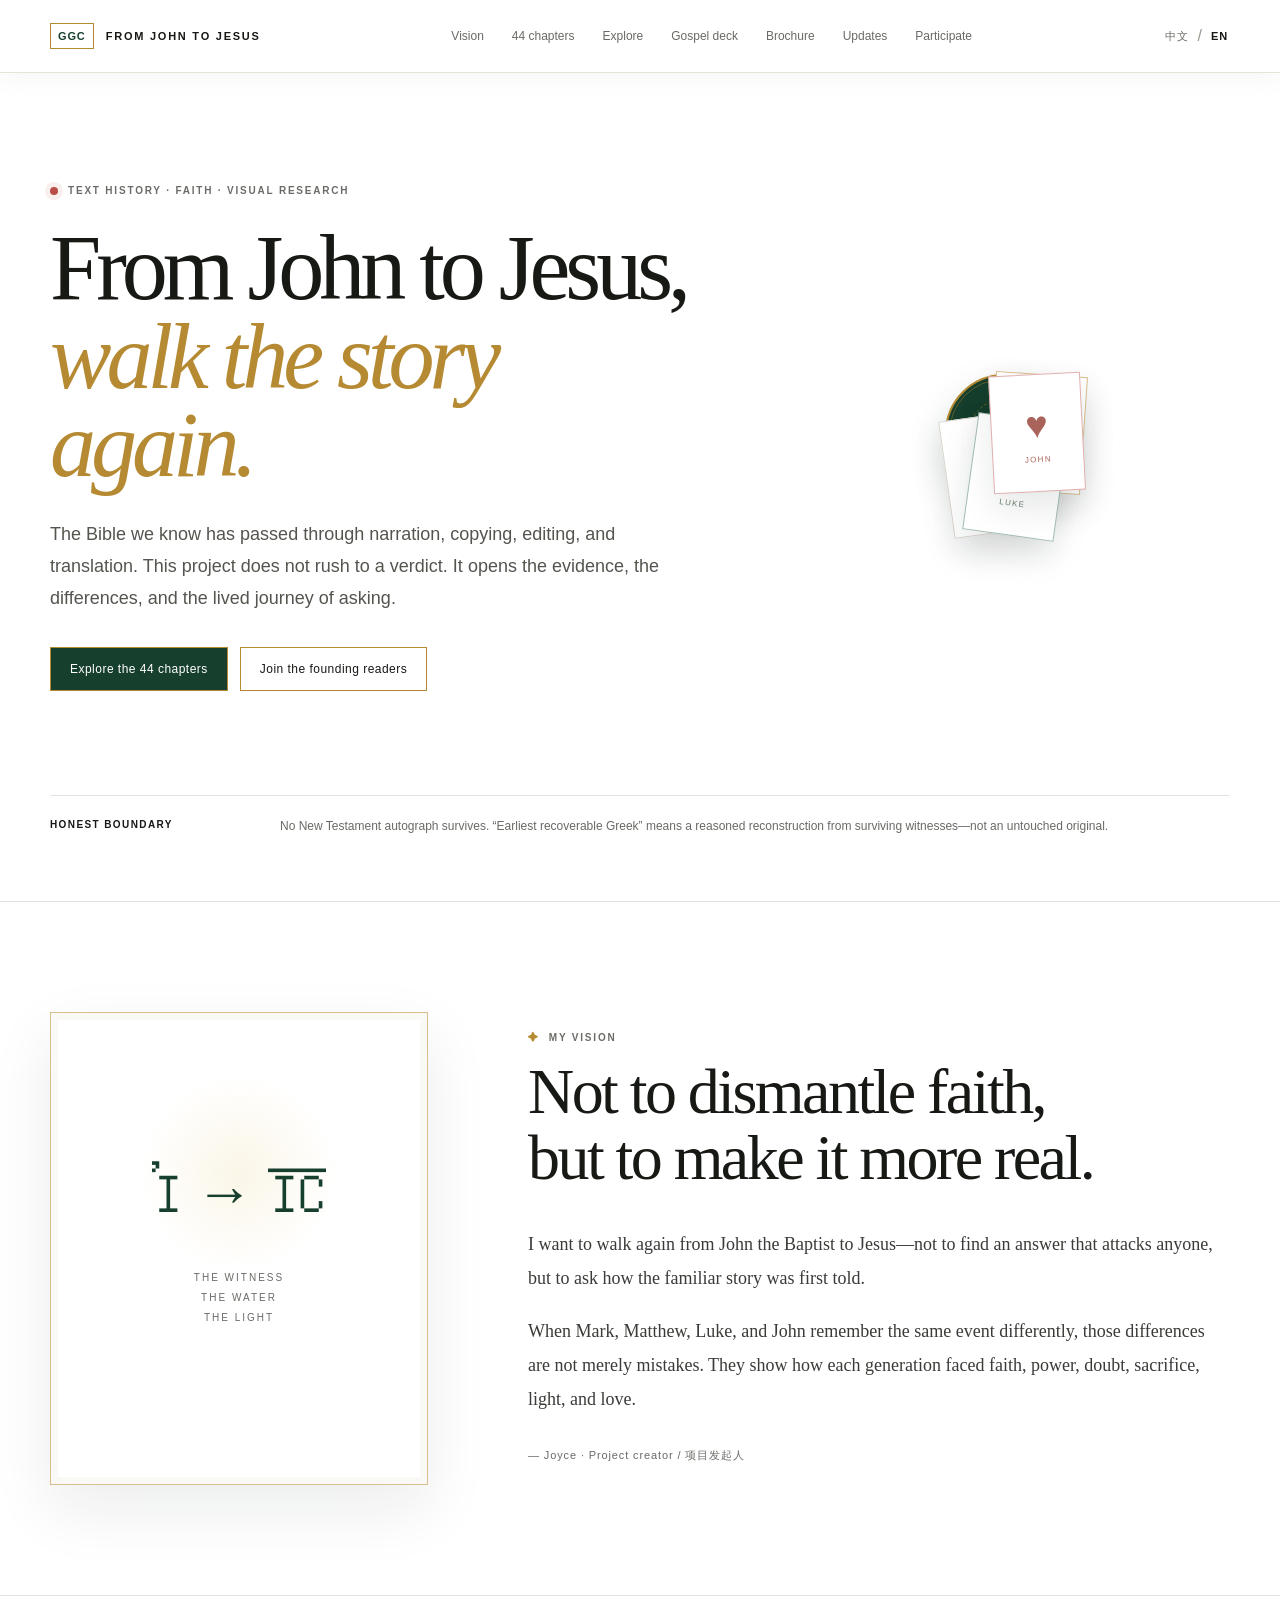
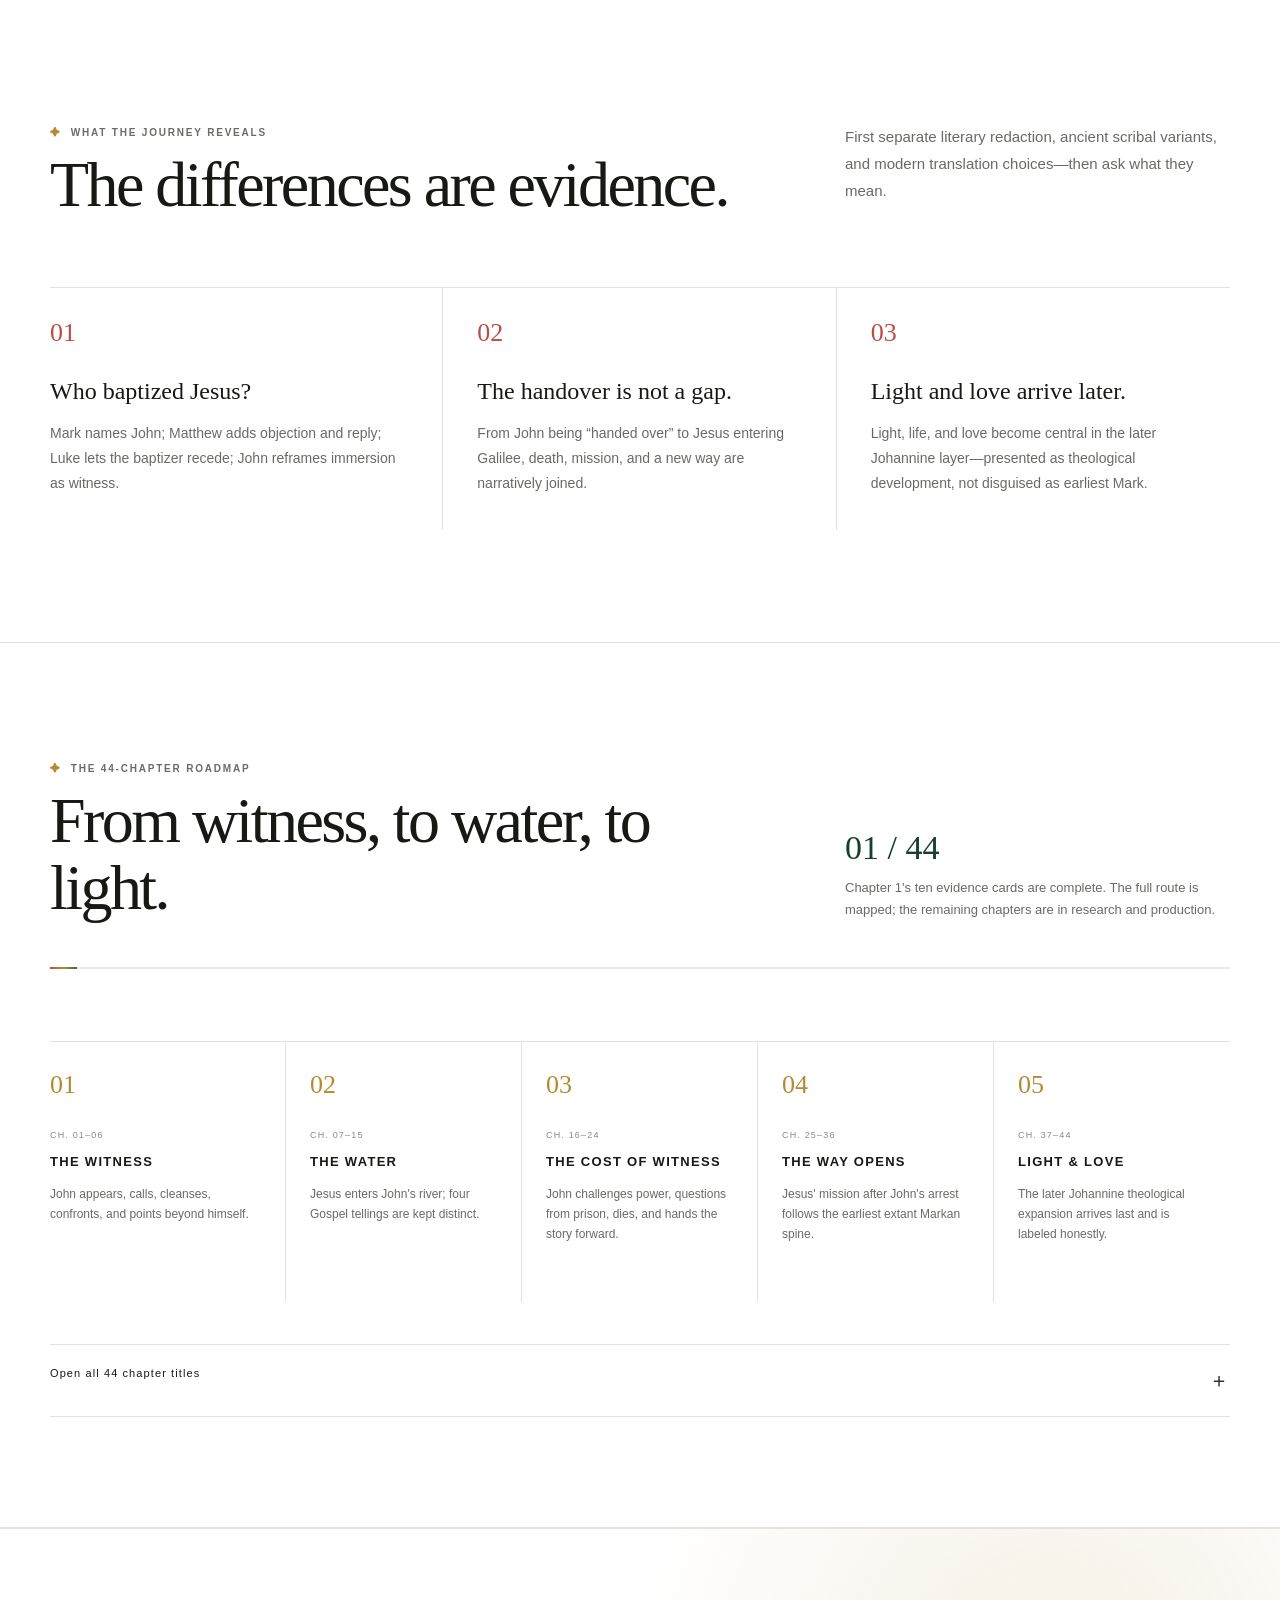
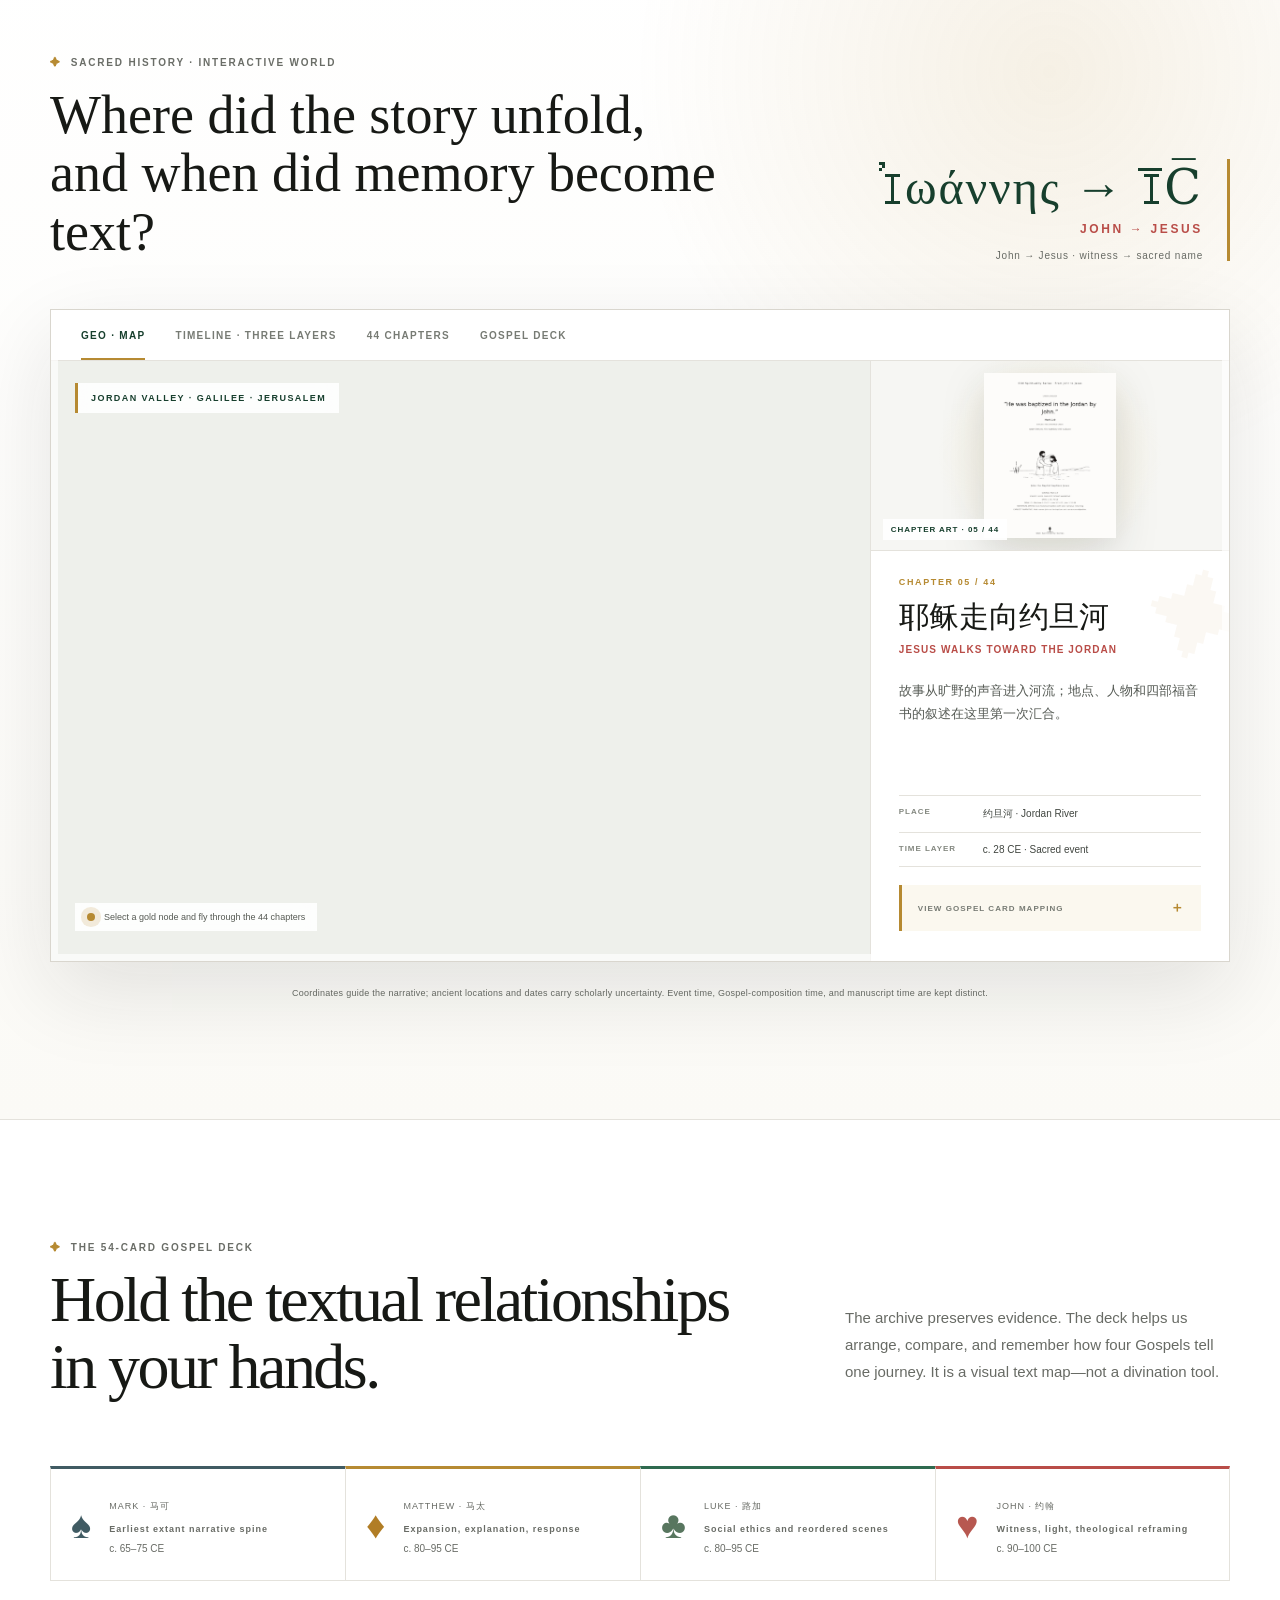
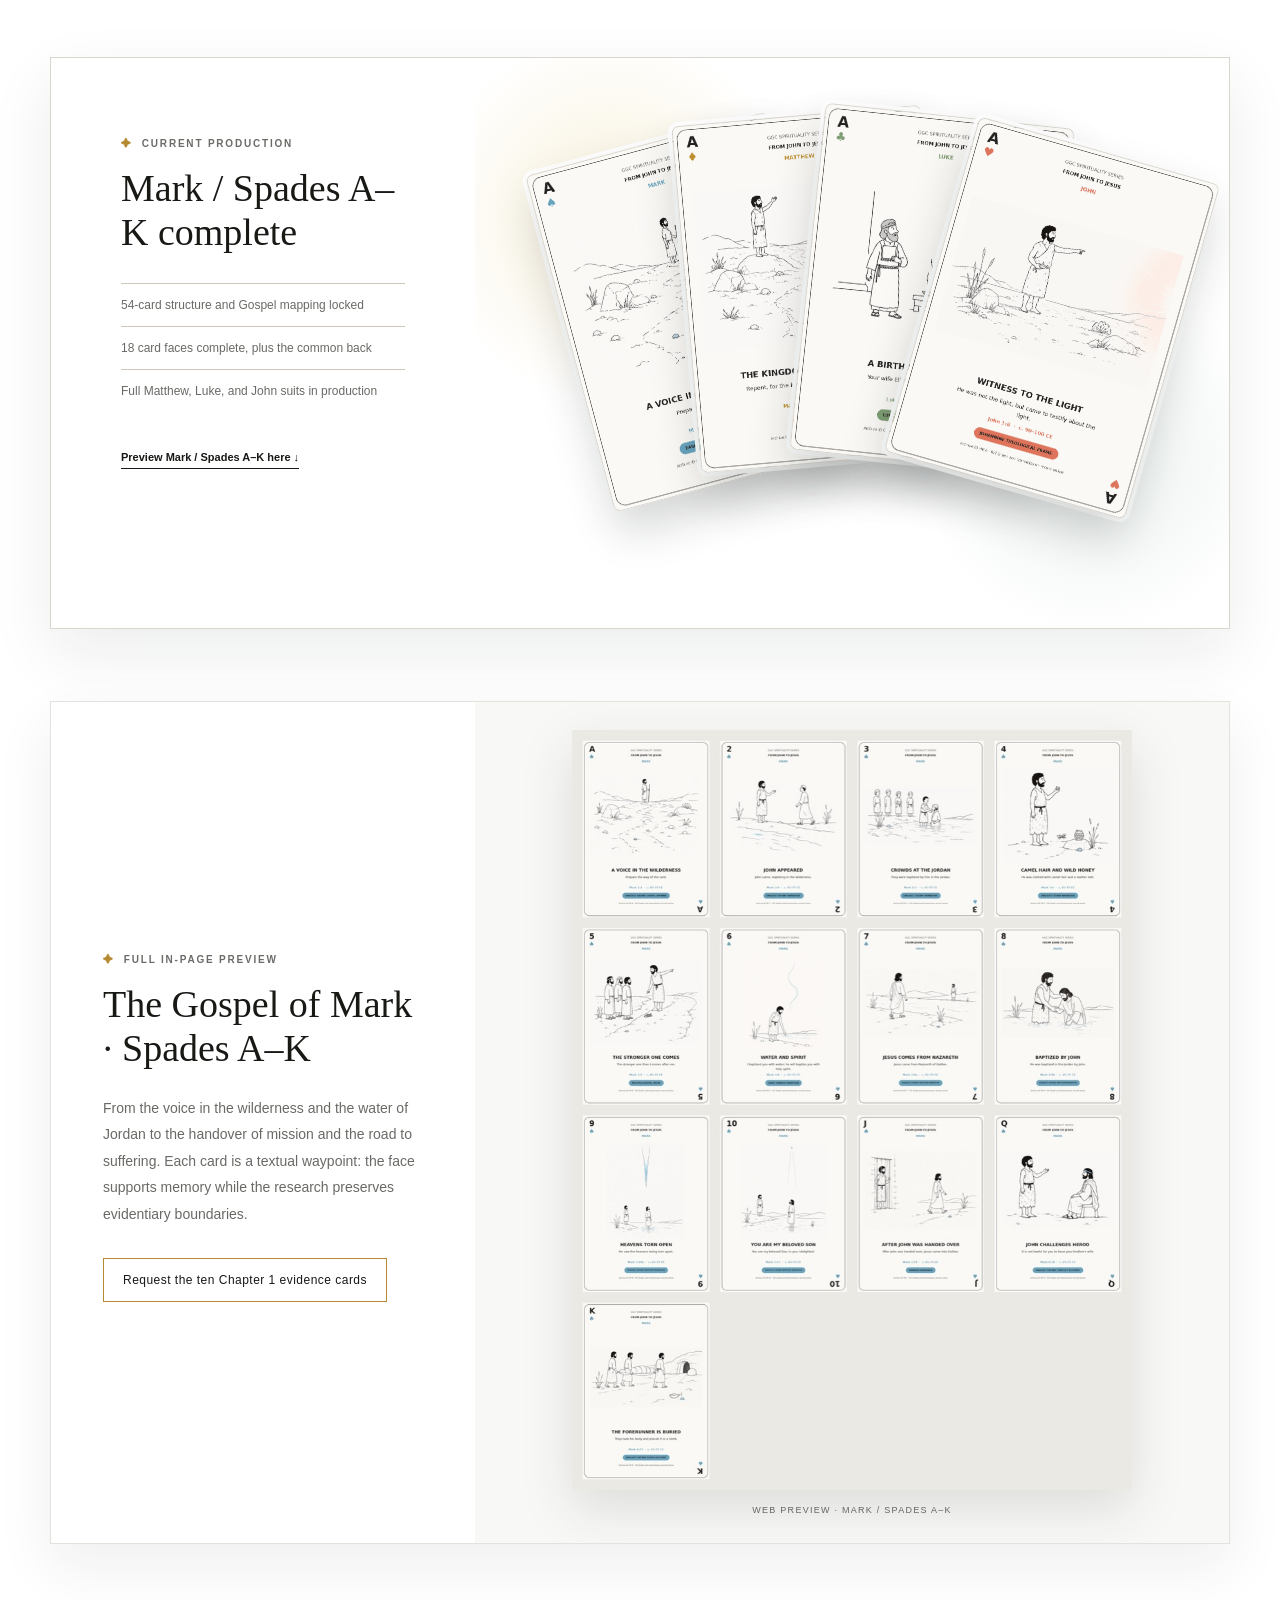
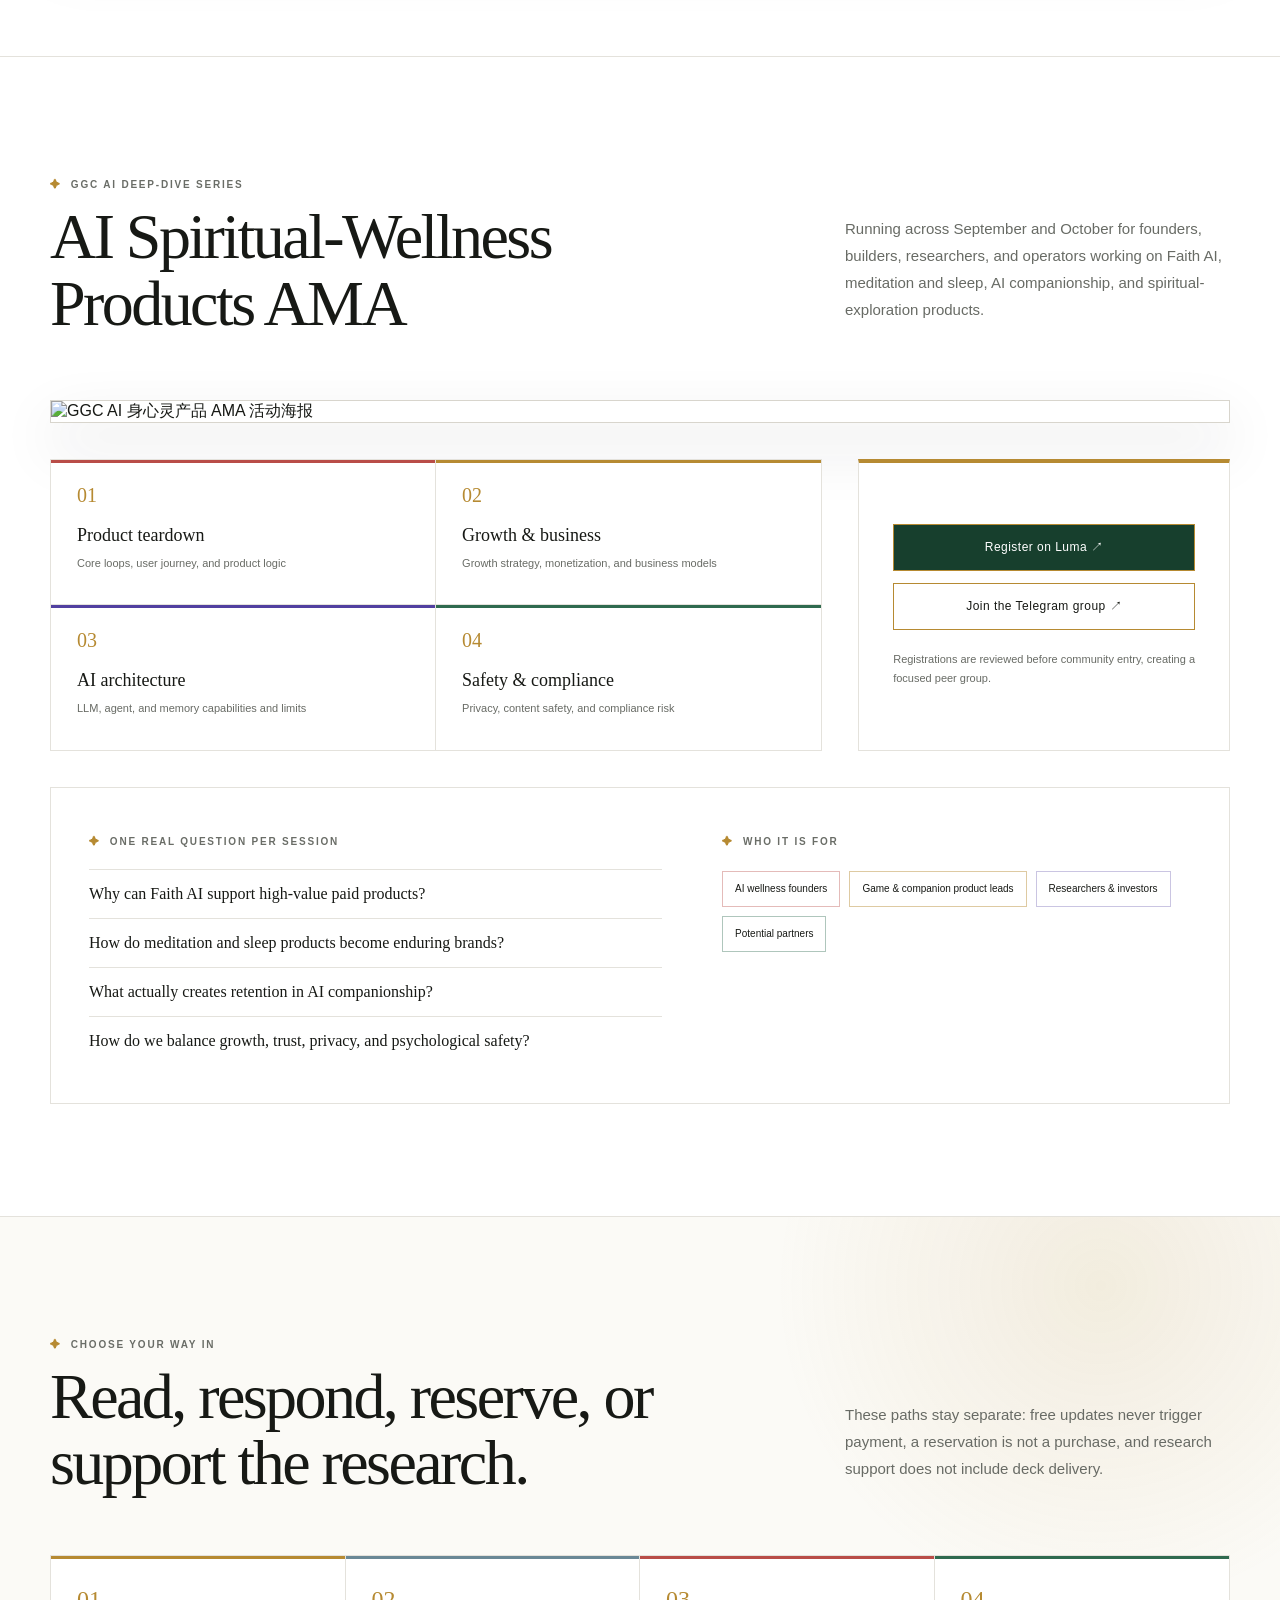
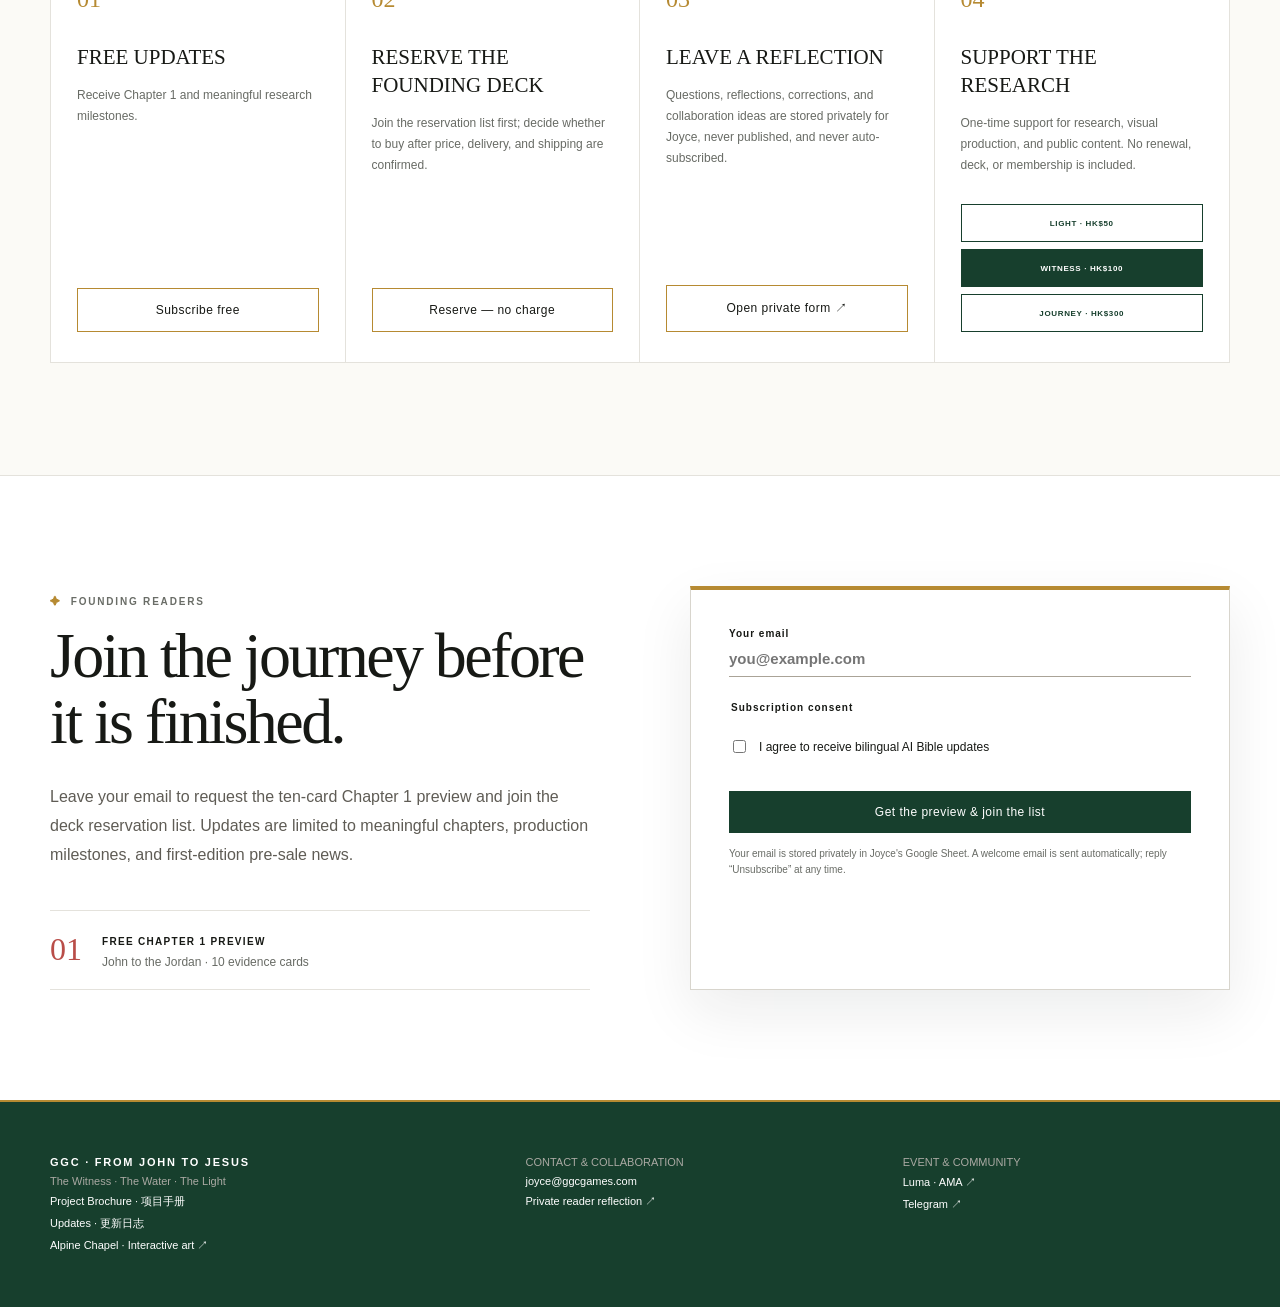
==== commit e79cc111: "Add Alpine Chapel link to Bible site footer" ====
--- a/index.html
+++ b/index.html
@@ -135,5 +135,5 @@
       <form class="interest-form" id="interest-form" action="https://docs.google.com/forms/d/e/1FAIpQLSczaEcx97VRUN-sOlJZ53MVSMDJOAGGAZDWXp08oebgtEQYZA/formResponse" method="post" target="subscription-response"><label><span data-copy="zh">你的邮箱</span><span data-copy="en">Your email</span><input type="email" name="entry.1901264125" autocomplete="email" required placeholder="you@example.com"></label><fieldset><legend><span data-copy="zh">订阅确认</span><span data-copy="en">Subscription consent</span></legend><label class="check"><input type="checkbox" name="entry.333385764" value="我同意接收 AI Bible 的中英文更新邮件 / I agree to receive bilingual AI Bible updates." required><span><span data-copy="zh">我同意接收 AI Bible 的中英文更新邮件</span><span data-copy="en">I agree to receive bilingual AI Bible updates</span></span></label></fieldset><button class="button button-dark form-submit" type="submit"><span data-copy="zh">领取预览并加入名单</span><span data-copy="en">Get the preview & join the list</span></button><p class="form-note"><span data-copy="zh">邮箱会私密保存到 Joyce 的 Google Sheet；提交后将自动收到欢迎信。可随时回复“退订”。</span><span data-copy="en">Your email is stored privately in Joyce's Google Sheet. A welcome email is sent automatically; reply “Unsubscribe” at any time.</span></p><p class="form-status" id="form-status" aria-live="polite"></p></form>
     </div></section>
   </main>
-  <footer><div class="shell footer-grid"><div><p class="brand">GGC · FROM JOHN TO JESUS</p><p>The Witness · The Water · The Light</p><a href="/brochure.html">Project Brochure · 项目手册</a><a href="/updates.html">Updates · 更新日志</a></div><div><span data-copy="zh">联系与合作</span><span data-copy="en">CONTACT & COLLABORATION</span><a href="mailto:joyce@ggcgames.com">joyce@ggcgames.com</a><a href="https://docs.google.com/forms/d/e/1FAIpQLSd_DIgYfSsZ7xoqXH-n5il1CAhtELIUoo3z3_61Xyv0r8pw5A/viewform" target="_blank" rel="noreferrer"><span data-copy="zh">私密读者回应 ↗</span><span data-copy="en">Private reader reflection ↗</span></a></div><div><span data-copy="zh">活动与社群</span><span data-copy="en">EVENT & COMMUNITY</span><a href="https://luma.com/deddwkn8" target="_blank" rel="noreferrer">Luma · AMA ↗</a><a href="https://t.me/+CjtQATFpunZlODA1" target="_blank" rel="noreferrer">Telegram ↗</a></div></div></footer>
+  <footer><div class="shell footer-grid"><div><p class="brand">GGC · FROM JOHN TO JESUS</p><p>The Witness · The Water · The Light</p><a href="/brochure.html">Project Brochure · 项目手册</a><a href="/updates.html">Updates · 更新日志</a><a href="https://ac.saga1001.com/" target="_blank" rel="noopener noreferrer"><span data-copy="zh">Alpine Chapel · 雪夜礼拜堂（互动艺术） ↗</span><span data-copy="en">Alpine Chapel · Interactive art ↗</span></a></div><div><span data-copy="zh">联系与合作</span><span data-copy="en">CONTACT & COLLABORATION</span><a href="mailto:joyce@ggcgames.com">joyce@ggcgames.com</a><a href="https://docs.google.com/forms/d/e/1FAIpQLSd_DIgYfSsZ7xoqXH-n5il1CAhtELIUoo3z3_61Xyv0r8pw5A/viewform" target="_blank" rel="noreferrer"><span data-copy="zh">私密读者回应 ↗</span><span data-copy="en">Private reader reflection ↗</span></a></div><div><span data-copy="zh">活动与社群</span><span data-copy="en">EVENT & COMMUNITY</span><a href="https://luma.com/deddwkn8" target="_blank" rel="noreferrer">Luma · AMA ↗</a><a href="https://t.me/+CjtQATFpunZlODA1" target="_blank" rel="noreferrer">Telegram ↗</a></div></div></footer>
 </body></html>
